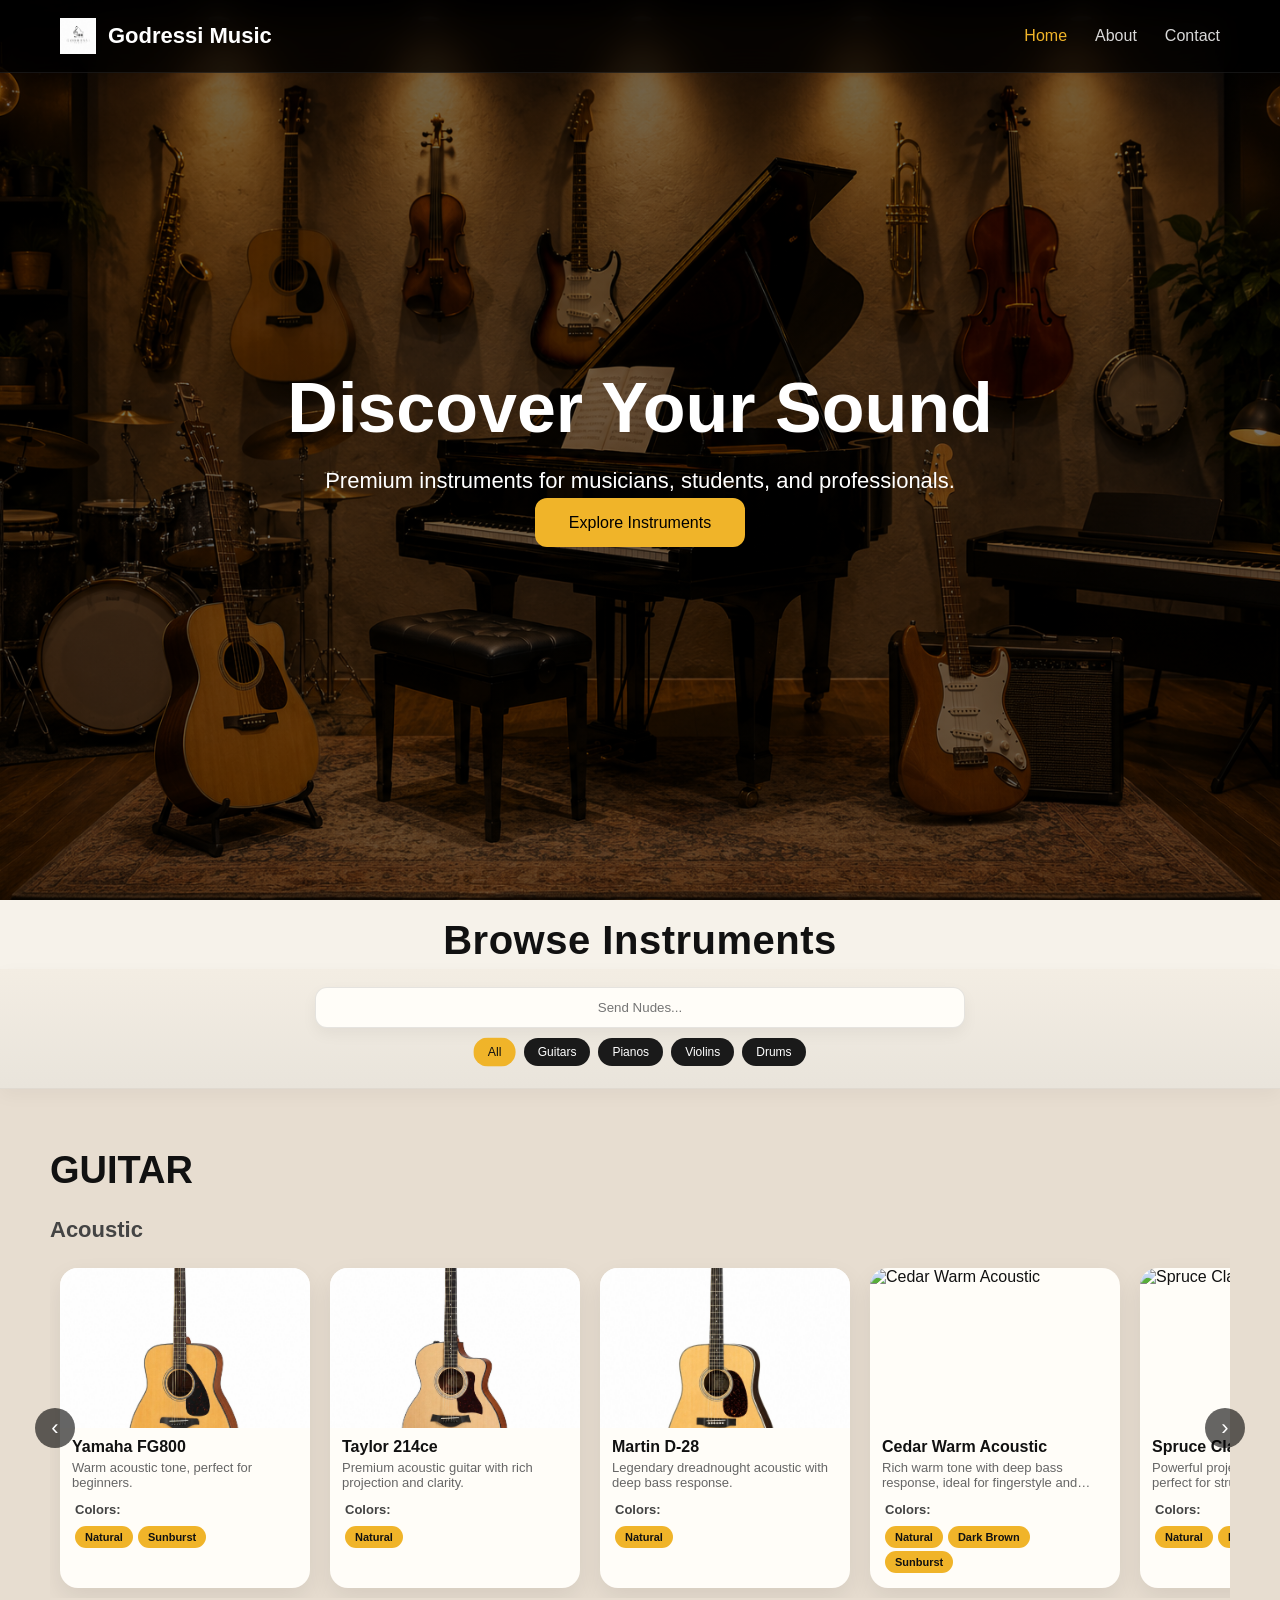
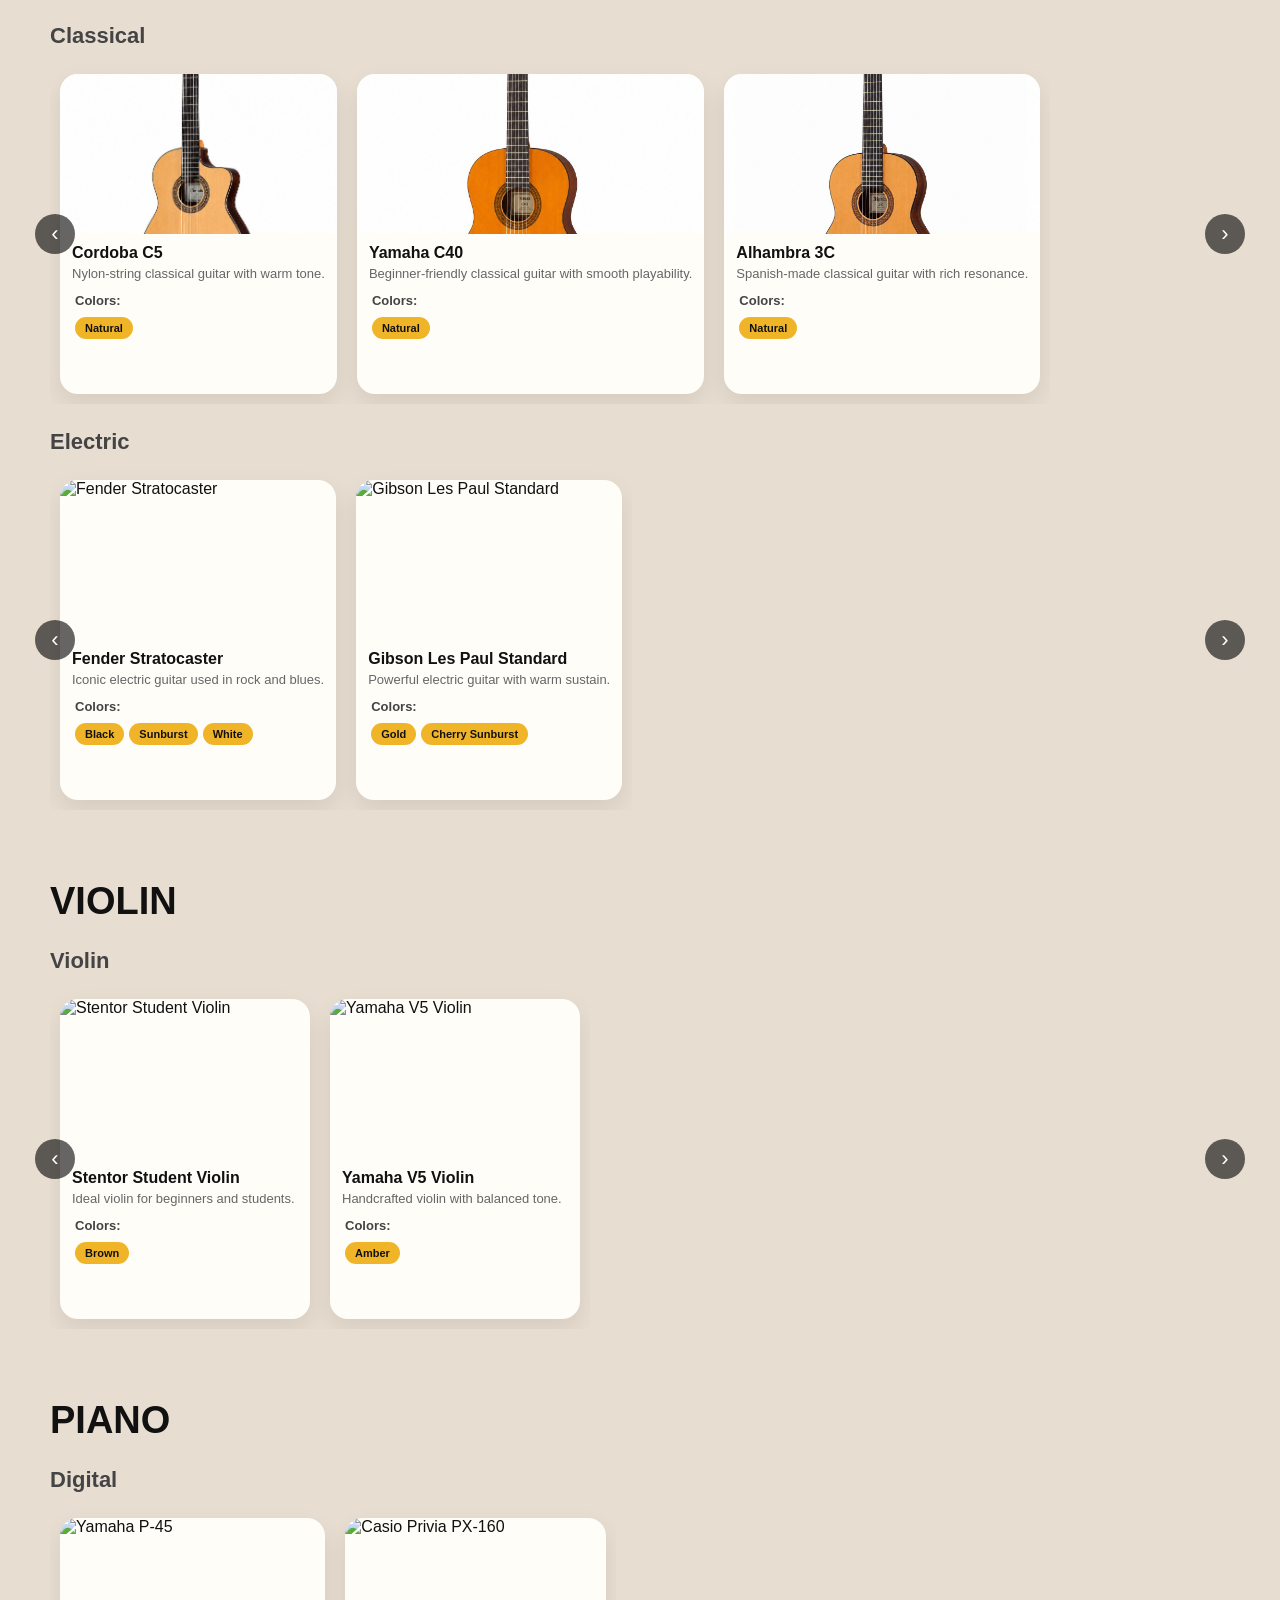
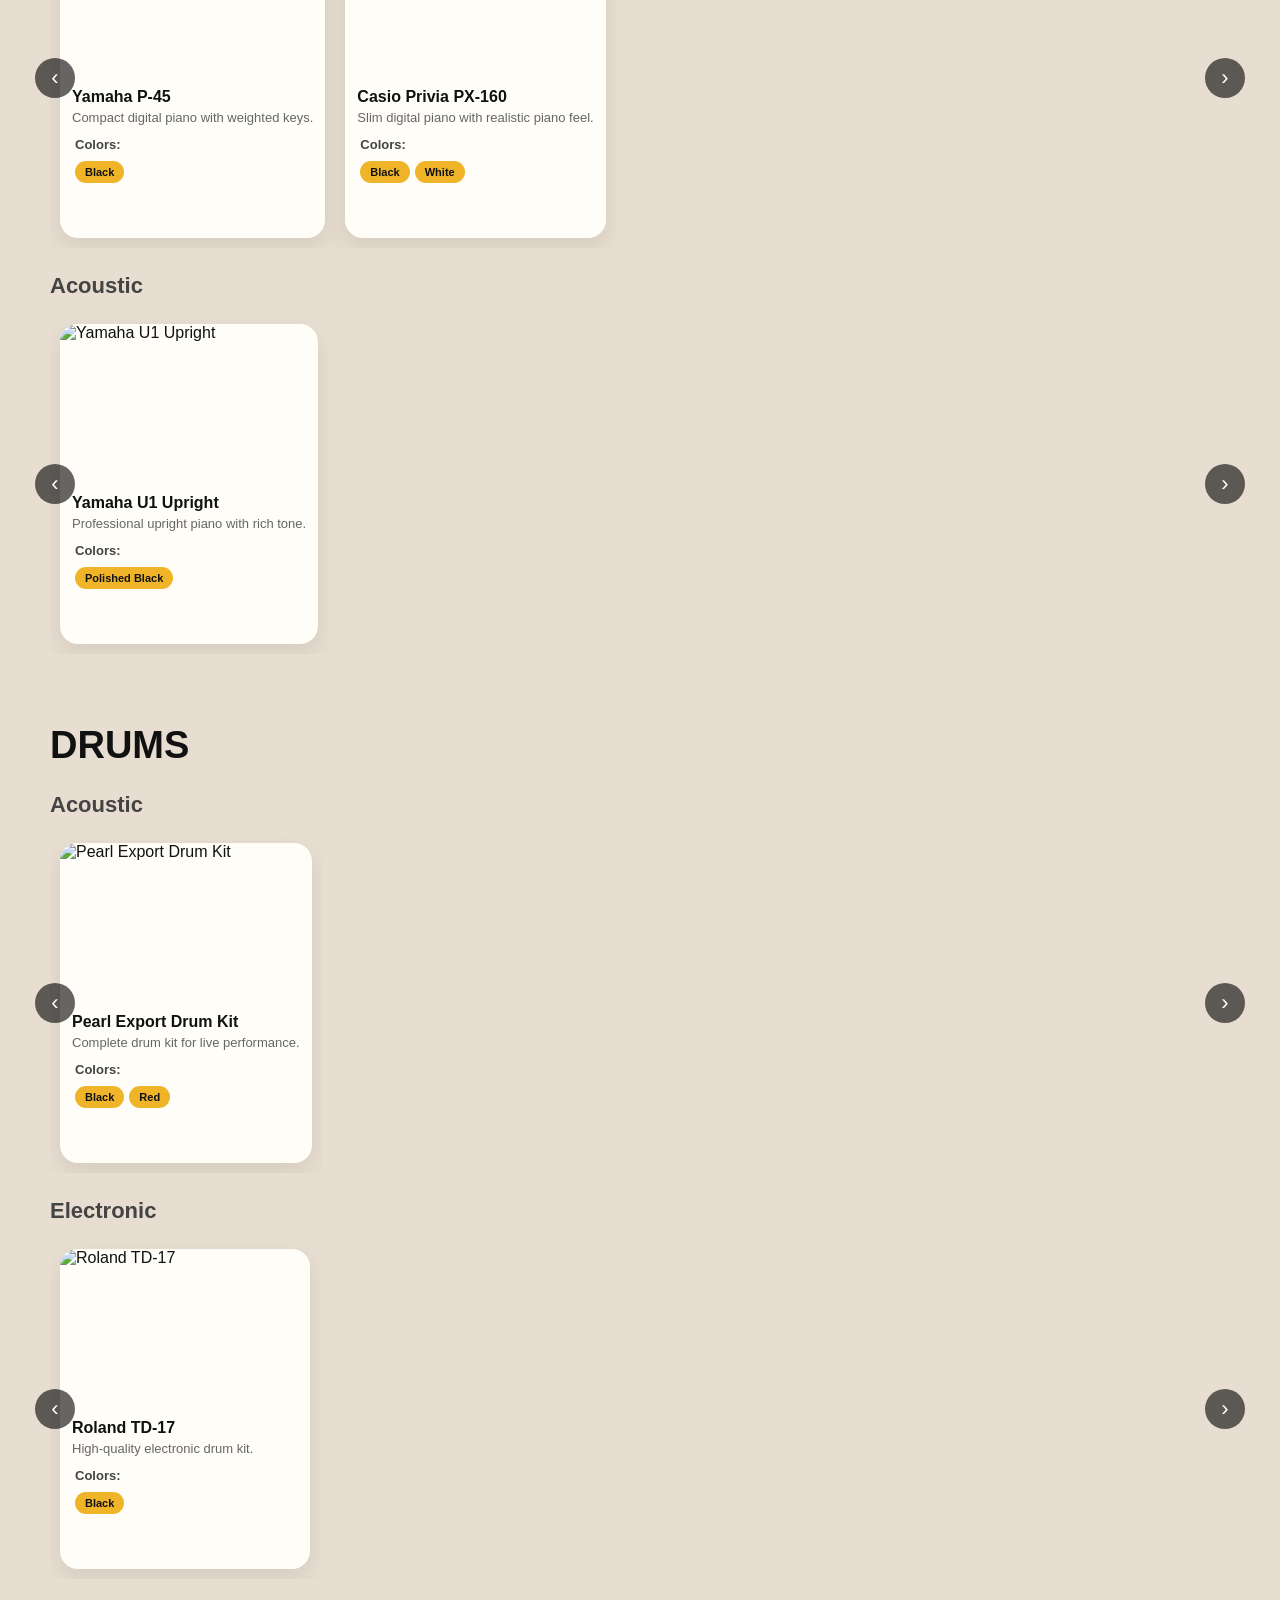
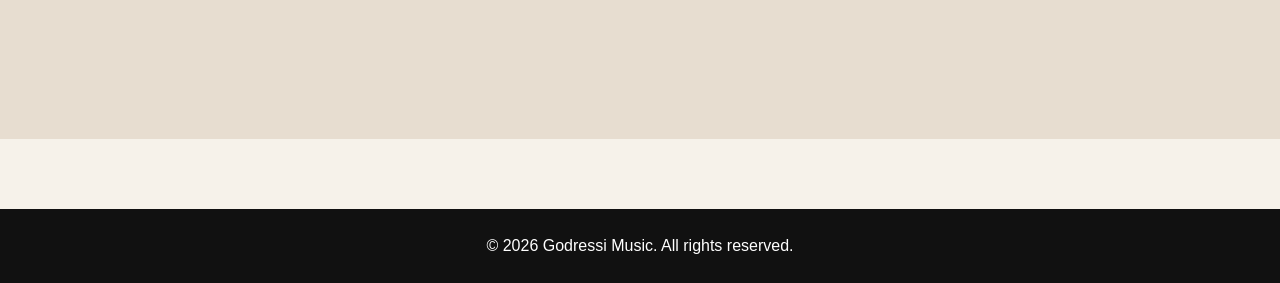
==== index.html @ d379334d "Easter egg" ====
<!DOCTYPE html>
<html lang="en">
<head>
    <meta charset="UTF-8">
    <meta name="viewport" content="width=device-width, initial-scale=1.0">

    <title>Godressi Music</title>

    <link rel="stylesheet" href="css/style.css">
</head>

<body>

    <!-- =========================================================
         NAVBAR
    ========================================================= -->
    <header>  
        <nav class="navbar">

            <div class="logo-container">
                <img src="images/logo.png" class="logo-img" alt="logo">
                <h1 class="site-title">Godressi Music</h1>
            </div>

            <div class="menu-toggle" onclick="toggleMenu()">☰</div>

            <ul class="nav-links" id="navLinks">
                <li><a href="index.html" class="active">Home</a></li>
                <li><a href="about.html">About</a></li>
                <li><a href="contact.html">Contact</a></li>
            </ul>

        </nav>
    </header>

    <!-- =========================================================
         HERO SECTION
    ========================================================= -->
    <section class="hero">

        <div class="hero-content">

            <h2>Discover Your Sound</h2>

            <p>Premium instruments for musicians, students, and professionals.</p>

            <a href="javascript:void(0)" class="hero-btn" onclick="scrollToCatalog()">
                Explore Instruments
            </a>

        </div>

    </section>

   <!-- =========================================================
        CATALOG TITLE (NOT STICKY)
    ========================================================= -->
    <section class="catalog-header">
        <h2 class="catalog-title">Browse Instruments</h2>
    </section>


    <!-- =========================================================
        STICKY SEARCH + FILTERS ONLY
    ========================================================= -->
    <section class="sticky-header">

        <div class="search-section">

            <input
                type="text"
                id="search"
                placeholder="Send Nudes..."
                onkeyup="searchInstruments(this.value)"
            >

            <div class="categories">
                <button onclick="filterProducts('all', this)">All</button>
                <button onclick="filterProducts('guitar', this)">Guitars</button>
                <button onclick="filterProducts('piano', this)">Pianos</button>
                <button onclick="filterProducts('violin', this)">Violins</button>
                <button onclick="filterProducts('drums', this)">Drums</button>
            </div>

        </div>

    </section>

    <!-- =========================================================
         CATALOG (NETFLIX STYLE)
    ========================================================= -->
    <section class="catalog-section" id="catalog">

        <div id="catalogRows"></div>

    </section>

    <!-- =========================================================
         FOOTER
    ========================================================= -->
    <footer>
        <p>© 2026 Godressi Music. All rights reserved.</p>
    </footer>

    <!-- =========================================================
         MODAL
    ========================================================= -->
    <div id="productModal" class="modal">

        <div class="modal-content">

            <span class="close-btn" onclick="closeModal()">&times;</span>

            <img id="modalImage" src="" alt="">

            <div class="modal-body">

                <h2 id="modalTitle"></h2>
                <p id="modalDescription"></p>

                <div id="modalColors" class="modal-colors"></div>

            </div>

        </div>

    </div>

    <!-- =========================================================
         SCRIPT
    ========================================================= -->
    <script src="js/script.js"></script>

</body>
</html>
---- css/style.css ----
/* =========================================================
   1. RESET & BASE STYLES
========================================================= */

* {
    margin: 0;
    padding: 0;
    box-sizing: border-box;
}

html {
    scroll-behavior: smooth;
}

body {
    font-family: Arial, sans-serif;
    background: #f6f2ea; /* warm premium base */
    color: #111;
    overflow-x: hidden;
}

/* =========================================================
   2. NAVBAR
========================================================= */

.navbar {
    position: fixed;
    top: 0;
    width: 100%;
    z-index: 1000;

    display: flex;
    justify-content: space-between;
    align-items: center;

    padding: 18px 60px;

    background: rgba(0, 0, 0, 0.75);
    backdrop-filter: blur(14px);

    border-bottom: 1px solid rgba(255,255,255,0.08);
}

.logo-container {
    display: flex;
    align-items: center;
    gap: 12px;
}

.logo-img {
    width: 36px;
    height: 36px;
}

.site-title {
    color: white;
    font-size: 22px;
}

.nav-links {
    display: flex;
    gap: 28px;
    list-style: none;
}

.nav-links a {
    color: rgba(255,255,255,0.85);
    text-decoration: none;
}

.nav-links a:hover,
.nav-links a.active {
    color: #f0b429;
}

.menu-toggle {
    display: none;
    font-size: 30px;
    color: white;
}

/* =========================================================
   3. HERO
========================================================= */

.hero {
    height: 100vh;

    background:
        linear-gradient(rgba(0,0,0,0.55), rgba(0,0,0,0.55)),
        url("../images/hero.png");

    background-size: cover;
    background-position: center;
    background-attachment: fixed;

    display: flex;
    justify-content: center;
    align-items: center;

    text-align: center;
    color: white;
}

.hero-content h2 {
    font-size: 70px;
}

.hero-content p {
    font-size: 22px;
    margin: 20px 0;
}

.hero-btn {
    padding: 16px 34px;
    background: #f0b429;
    color: black;
    text-decoration: none;
    border-radius: 12px;
}

/* =========================================================
   4. STICKY HEADER (SLIM TOOLBAR STYLE)
========================================================= */

.sticky-header {
    position: sticky;
    top: 70px;
    z-index: 999;

    background: linear-gradient(180deg, #f3ede3, #e9e4db);
    backdrop-filter: blur(14px);

    padding: 8px 0; /* 🔥 slimmer */

    border-bottom: 1px solid rgba(0,0,0,0.08);

    box-shadow: 0 6px 18px rgba(0,0,0,0.04);
}

/* =========================================================
   BROWSE TITLE (MAKE IT LESS DOMINANT)
========================================================= */

.catalog-header {
    width: 100%;
    padding: 18px 20px 6px; /* 🔥 reduced */

    text-align: center;
}

.catalog-title {
    font-size: 40px; /* 🔥 smaller than 48 */
    font-weight: 800;

    letter-spacing: 0.5px;
    color: #111;
}

/* =========================================================
   SEARCH + FILTERS (COMPACT TOOLBAR)
========================================================= */

.search-section {
    width: 100%;
    padding: 10px 20px 14px; /* 🔥 tighter */

    display: flex;
    flex-direction: column;
    align-items: center;

    gap: 10px; /* clean spacing */
}

/* =========================================================
   SEARCH BAR (MORE MODERN + SLIM)
========================================================= */

#search {
    width: 100%;
    max-width: 650px; /* tighter feel */

    padding: 12px 14px; /* 🔥 reduced height */

    border-radius: 12px;

    border: 1px solid rgba(0,0,0,0.1);

    text-align: center;

    background: #fffdf8;

    box-shadow: 0 6px 15px rgba(0,0,0,0.05);

    outline: none;

    transition: 0.2s ease;
}

#search:focus {
    border-color: #f0b429;
    box-shadow: 0 8px 22px rgba(240,180,41,0.22);
}

/* =========================================================
   FILTER BUTTONS (CHIP STYLE, TIGHT)
========================================================= */

.categories {
    display: flex;
    justify-content: center;
    flex-wrap: wrap;

    gap: 8px; /* 🔥 tighter spacing */

    margin-top: 0;
}

.categories button {
    padding: 7px 14px; /* 🔥 smaller pills */

    border-radius: 999px;

    border: none;

    background: #1a1a1a;
    color: white;

    font-size: 12px;
    font-weight: 500;

    cursor: pointer;
    transition: 0.2s ease;
}

.categories button:hover,
.categories button.active {
    background: #f0b429;
    color: #111;
    transform: scale(1.03);
}

/* =========================================================
   5. CATALOG SECTION (KEEP SEPARATION CLEAN)
========================================================= */

.catalog-section {
    width: 100%;
    padding: 60px 50px 90px;

    background: #e7ddd0;
}
/* =========================================================
   6. CATEGORY ROWS
========================================================= */

.category-section {
    margin-bottom: 70px;
}

.main-category-title {
    font-size: 38px;
    margin-bottom: 20px;
}

.subcategory-title {
    font-size: 22px;
    margin: 25px 0 15px;
    color: #444;
}

.row-cards {
    display: flex;
    gap: 20px;
    overflow-x: auto;
    padding: 10px;
}

.row-cards::-webkit-scrollbar {
    height: 8px;
}

.row-cards::-webkit-scrollbar-thumb {
    background: #aaa;
    border-radius: 10px;
}

/* =========================================================
   7. CARDS (IMPROVED + PREMIUM + LESS EMPTY)
========================================================= */

/* =========================================================
   7. CARDS (SHORT PREVIEW STYLE)
========================================================= */

.card {
    min-width: 250px;
    height: 320px; /* 🔥 reduced from 420px */

    background: #fffdf8;
    border-radius: 18px;
    overflow: hidden;

    box-shadow: 0 10px 25px rgba(0,0,0,0.08);

    transition: 0.35s ease;
    cursor: pointer;

    display: flex;
    flex-direction: column;
}

.card img {
    width: 100%;
    height: 160px; /* 🔥 smaller image */
    object-fit: cover;
}

.card h3 {
    padding: 10px 12px 4px;
    font-size: 16px;
}

/* 🔥 SHORT DESCRIPTION PREVIEW */
.card p {
    padding: 0 12px;
    font-size: 13px;
    color: #666;

    display: -webkit-box;
    -webkit-line-clamp: 2; /* only 2 lines */
    -webkit-box-orient: vertical;

    overflow: hidden;

    flex-grow: 0;
}

.card:hover {
    transform: translateY(-10px);
    background: #f0b429;
    box-shadow:
    0 18px 40px rgba(0,0,0,0.18),
    0 8px 18px rgba(240,180,41,0.25);
}

/* MOBILE TAP FEEL (like app press) */
.card:active {
    transform: scale(0.97);
}

/* HOVER FIX */
.card:hover .color-pill {
    background: white;
    color: #111;
}

/* =========================================================
   8. COLORS
========================================================= */

.colors {
    padding: 12px 15px 15px;
}

.colors-label {
    font-size: 13px;
    font-weight: bold;
    color: #444;
    margin-bottom: 6px;
    display: block;
}

.color-pill {
    display: inline-block;
    margin: 3px 5px 0 0;

    padding: 5px 10px;
    border-radius: 999px;

    font-size: 11px;
    font-weight: 600;

    background: #f0b429;
    color: #111;
}

/* =========================================================
   9. MODAL
========================================================= */

.modal {
    display: none;
    position: fixed;
    inset: 0;

    background: rgba(0,0,0,0.7);
    justify-content: center;
    align-items: center;
}

.modal.active {
    display: flex;
}

.modal-content {
    background: #fffdf8;

    width: 92%;
    max-width: 850px;

    border-radius: 28px;
    overflow: hidden;

    position: relative;

    box-shadow:
        0 30px 80px rgba(0,0,0,0.35),
        0 10px 30px rgba(0,0,0,0.12);

    /* smoother, more premium feel */
    transform: scale(0.96);
    opacity: 0;

    animation: modalAppear 0.35s ease forwards;
}

.modal-content img {
    width: 100%;
    height: 420px;

    object-fit: cover;

    border-bottom: 1px solid rgba(0,0,0,0.06);
}

.modal-body {
    padding: 35px;
}

.modal-body h2 {
    font-size: 34px;
    margin-bottom: 14px;

    color: #111;
}

.modal-body p {
    font-size: 16px;
    line-height: 1.7;

    color: #555;

    margin-bottom: 24px;
}

.modal-colors {
    display: flex;
    flex-wrap: wrap;
    gap: 10px;
}

.close-btn {
    position: absolute;
    top: 18px;
    right: 22px;

    width: 42px;
    height: 42px;

    border-radius: 50%;

    background: rgba(0,0,0,0.55);
    color: white;

    display: flex;
    justify-content: center;
    align-items: center;

    font-size: 26px;
    cursor: pointer;

    backdrop-filter: blur(10px);

    transition: 0.25s ease;
}

.close-btn:hover {
    background: #f0b429;
    color: black;
}

/* =========================================================
   LOCK PAGE SCROLL WHEN MODAL IS OPEN
========================================================= */

body.modal-open {
    overflow: hidden;
}

/* =========================================================
   10. FOOTER
========================================================= */

footer {
    background: #111;
    color: white;
    text-align: center;
    padding: 28px;
    margin-top: 70px;
}

/* =========================================================
   11. RESPONSIVE
========================================================= */

@media (max-width: 900px) {

    .navbar {
        padding: 15px 20px;
    }

    .hero-content h2 {
        font-size: 48px;
    }

    #search {
        width: 92%;
    }

    .catalog-section {
        padding: 50px 20px;
    }
}

@media (max-width: 600px) {

    .hero-content h2 {
        font-size: 38px;
    }

    .catalog-title {
        font-size: 38px;
    }
}

/* =========================================================
   12. ABOUT PAGE (IMPROVED LAYOUT)
========================================================= */

.page-hero {
    height: 80vh;

    display: flex;
    justify-content: center;
    align-items: center;
    flex-direction: column;

    text-align: center;
    color: white;

    background:
        linear-gradient(
            rgba(0,0,0,0.55),
            rgba(0,0,0,0.55)
        ),
        url("../images/shop.jpeg");

    background-size: cover;
    background-position: center;
    background-attachment: fixed;

    padding: 0 20px;
}

.page-hero h2 {
    font-size: 52px;
    letter-spacing: 1px;
}

.page-hero p {
    font-size: 18px;
    opacity: 0.85;
    margin-top: 10px;
}

/* ABOUT CONTENT → 2x2 Grid */
.about-content {
    width: 100%;
    max-width: 1200px;
    margin: 0 auto;

    padding: 90px 20px;

    display: grid;
    grid-template-columns: 1fr 1fr;
    gap: 25px;
}

/* ALL BOXES */
.about-box {
    background: #fffdf8;

    padding: 35px;
    border-radius: 20px;

    box-shadow:
        0 8px 20px rgba(0,0,0,0.08),
        0 2px 6px rgba(0,0,0,0.06),
        inset 0 0 0 1px rgba(255,255,255,0.35);

    transition: 0.3s ease;
}

.about-box:hover {
    transform: translateY(-6px);
}

/* =========================================================
   13. CONTACT PAGE (NEW STRUCTURE)
========================================================= */

.contact-hero {
    height: 100vh;

    display: flex;
    justify-content: center;
    align-items: center;
    flex-direction: column;

    text-align: center;
    color: white;

    background:
        linear-gradient(rgba(0,0,0,0.75), rgba(0,0,0,0.75)),
        url("../images/location.jpeg"); 

    background-size: cover;
    background-position: center;
    background-attachment: fixed;

    padding: 0 20px;
}

.contact-hero h2 {
    font-size: 52px;
}

/* CONTACT LAYOUT → MORE MODERN GRID */
.contact-section {
    width: 100%;
    max-width: 1200px;
    margin: 0 auto;

    padding: 90px 20px;

    display: grid;
    grid-template-columns: 1fr 1fr;
    gap: 30px;
}

/* LEFT SIDE INFO CARD */
.contact-card {
    background: #fffdf8;

    padding: 35px;
    border-radius: 20px;

    box-shadow: 0 10px 25px rgba(0,0,0,0.06);

    transition: 0.3s ease;
}

.contact-card:hover {
    transform: translateY(-6px);
}

/* DARK CARD (HIGHLIGHT INFO OR MAP) */
.contact-card.dark {
    background: #111;
    color: white;
}

/* MAP FULL WIDTH FEEL */
.map iframe {
    width: 100%;
    height: 280px;

    border: none;
    border-radius: 14px;

    margin-top: 15px;
}

/* =========================================================
   14. RESPONSIVE (UPDATED LAYOUT FIX)
========================================================= */

@media (max-width: 900px) {

    .about-content {
        grid-template-columns: 1fr;
    }

    .about-box:first-child {
        grid-column: span 1;
    }

    .contact-section {
        grid-template-columns: 1fr;
    }

    .page-hero h2,
    .contact-hero h2 {
        font-size: 38px;
    }
}


/* =========================================================
   ANIMATIONS
========================================================= */

@keyframes modalAppear {
    from {
        opacity: 0;
        transform: scale(0.92) translateY(20px);
    }

    to {
        opacity: 1;
        transform: scale(1) translateY(0);
    }
}

/* =========================================================
   LOCK BACKGROUND WHEN MODAL IS OPEN
========================================================= */

body.modal-open .sticky-header,
body.modal-open .catalog-header,
body.modal-open .search-section {
    opacity: 0;
    pointer-events: none;
    transform: translateY(-10px);
    transition: 0.25s ease;
}

/* =========================================================
   FOCUS MODE WHEN MODAL IS OPEN
========================================================= */

body.modal-open .navbar {
    opacity: 0;
    transform: translateY(-20px);
    pointer-events: none;
    transition: 0.25s ease;
}

/* ensure modal is perfectly centered even with navbar */
.modal {
    align-items: center;
    padding-top: 0;
}

/* =========================================================
   ANIMATIONS
========================================================= */

@keyframes modalAppear {
    to {
        transform: scale(1);
        opacity: 1;
    }
}

/* =========================================================
   MOBILE UX FIXES
========================================================= */

@media (max-width: 600px) {

    /* make cards smaller and easier to scroll */
    .card {
        min-width: 220px;
        height: 380px;
    }

    /* reduce heavy image height */
    .card img {
        height: 160px;
    }

    /* make modal fit screen better */
    .modal-content {
        width: 95%;
        max-height: 90vh;
        overflow-y: auto;
    }

    .modal-content img {
        height: 220px;
    }

    /* reduce sticky header pressure */
    .catalog-title {
        font-size: 32px;
    }

    #search {
        font-size: 14px;
        padding: 12px;
    }

    .categories button {
        font-size: 12px;
        padding: 8px 12px;
    }
}

/* =========================================================
   ROW WRAPPER (FOR ARROWS)
========================================================= */

.row-wrapper {
    position: relative;
    display: flex;
    align-items: center;
}

/* =========================================================
   ROW ARROWS
========================================================= */

.row-arrow {
    position: absolute;
    top: 50%;
    transform: translateY(-50%);

    width: 40px;
    height: 40px;

    border: none;
    border-radius: 50%;

    background: rgba(0,0,0,0.6);
    color: white;

    font-size: 22px;
    cursor: pointer;

    z-index: 10;

    transition: 0.2s ease;
}

.row-arrow:hover {
    background: #f0b429;
    color: black;
}

/* LEFT */
.row-arrow.left {
    left: -15px;
}

/* RIGHT */
.row-arrow.right {
    right: -15px;
}
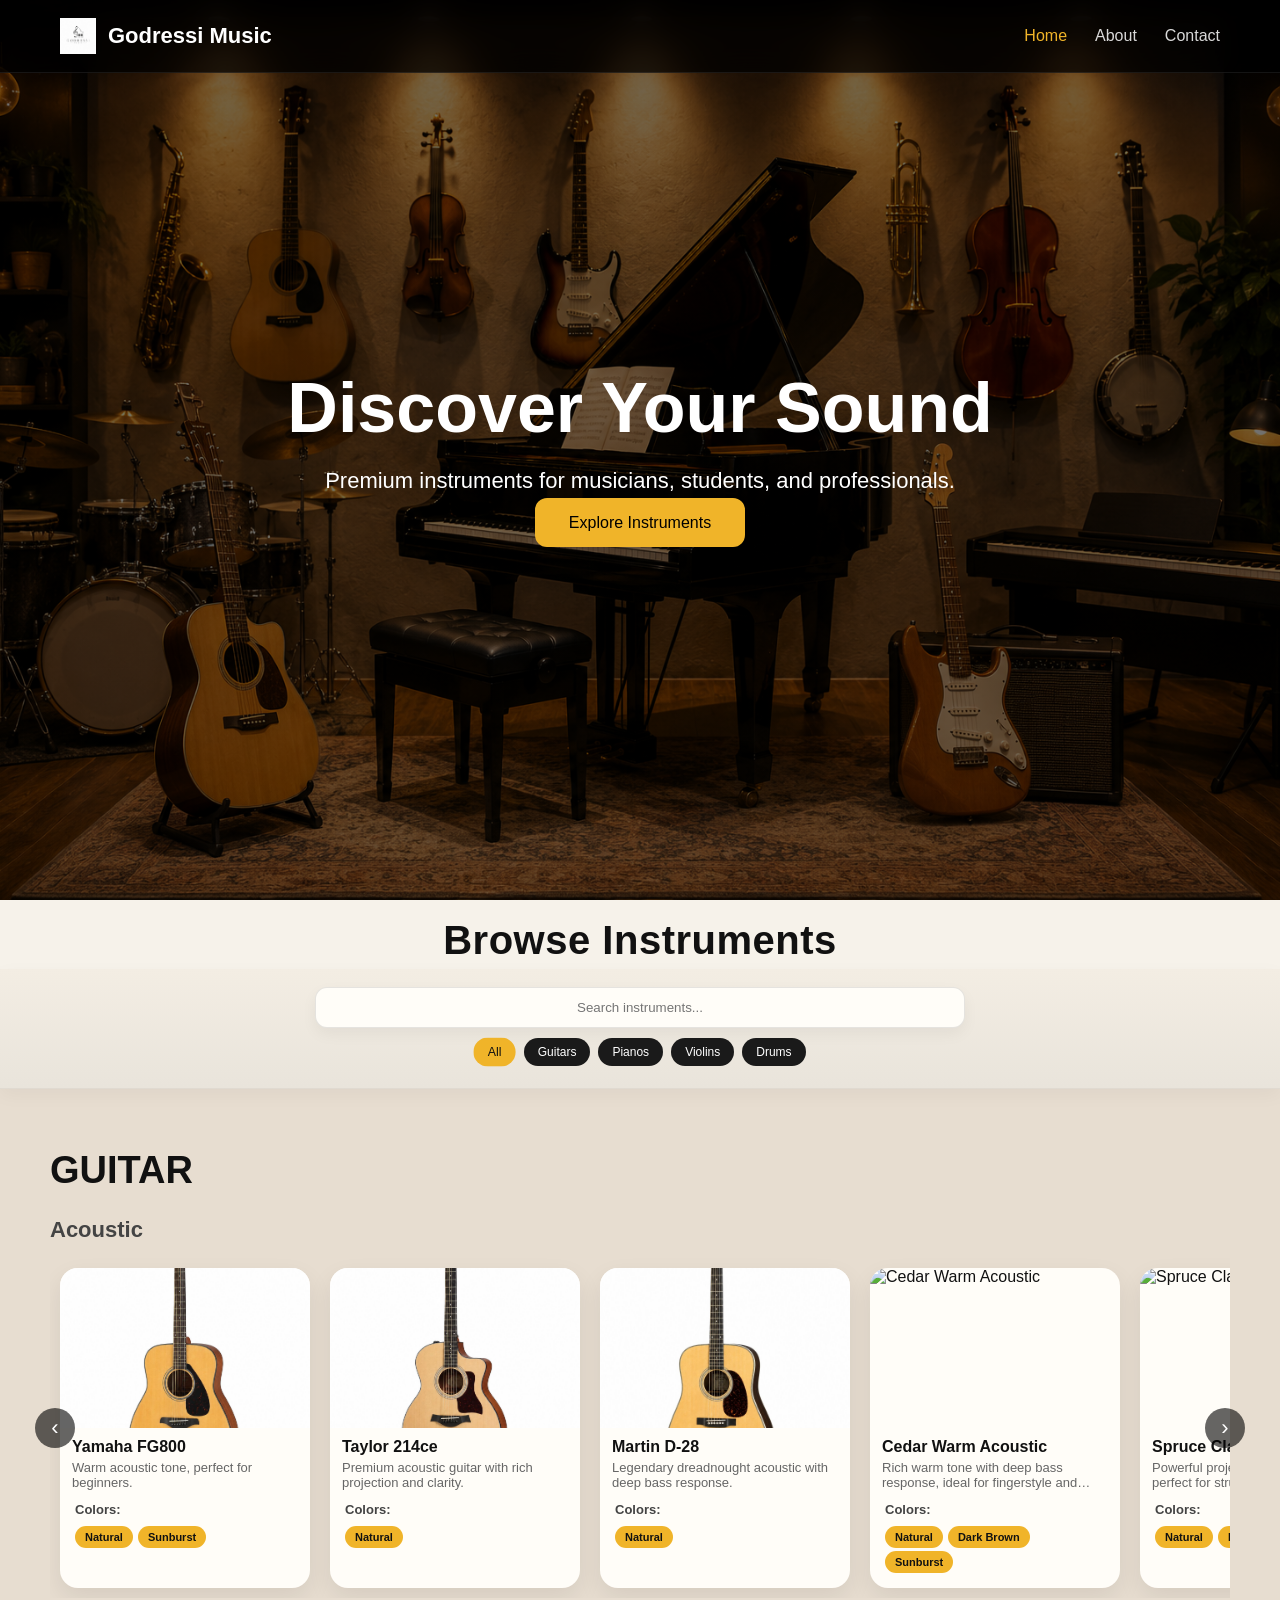
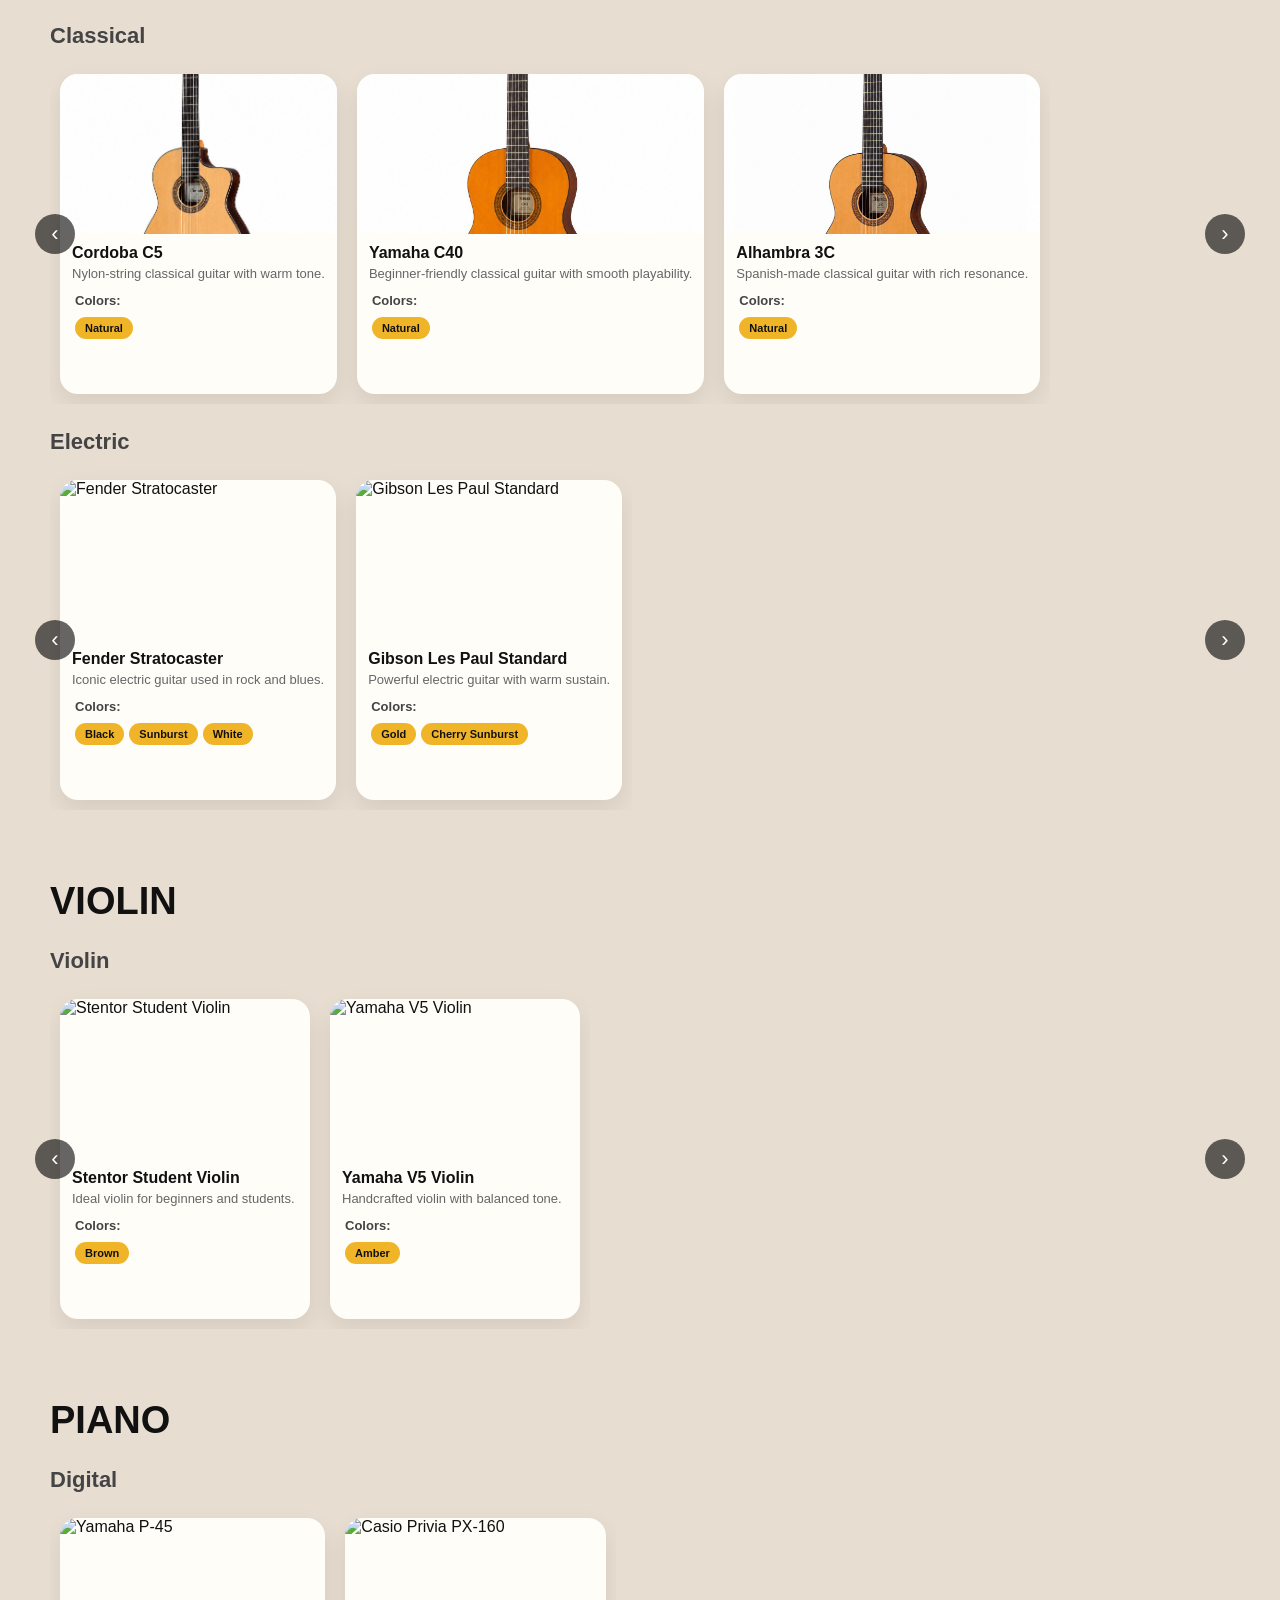
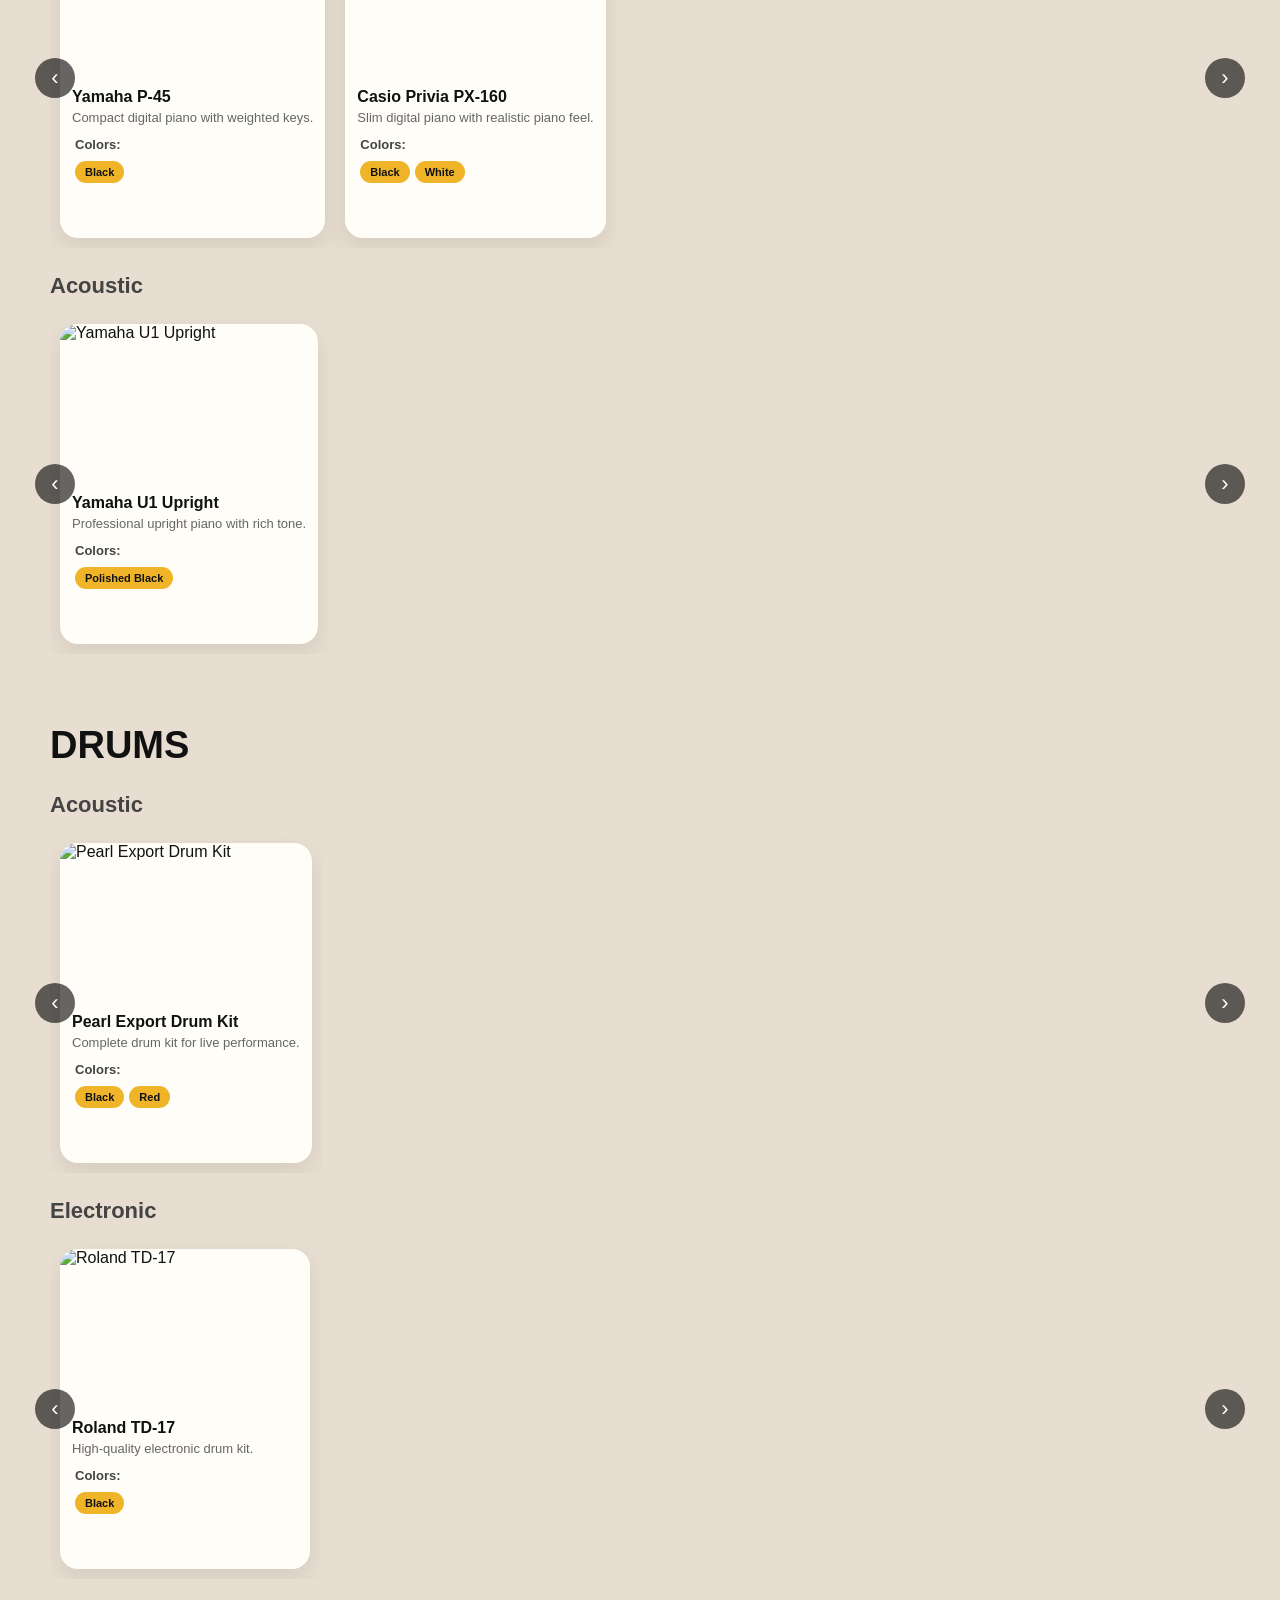
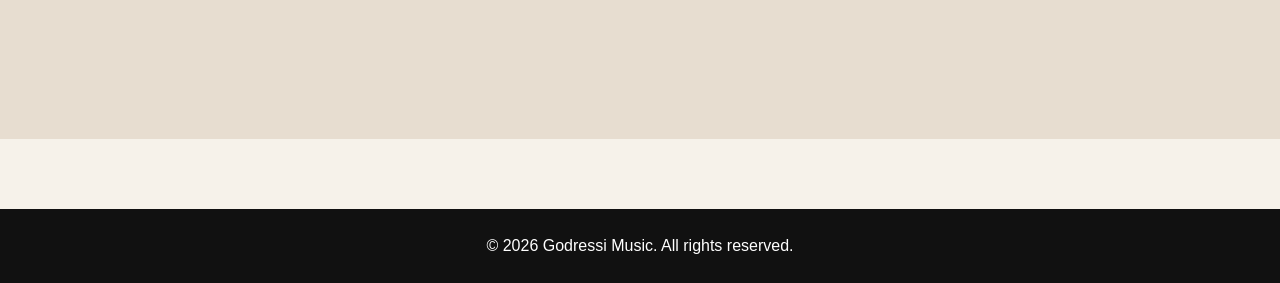
==== commit eb1fe0d7: "Back to normal" ====
--- a/index.html
+++ b/index.html
@@ -70,7 +70,7 @@
             <input
                 type="text"
                 id="search"
-                placeholder="Send Nudes..."
+                placeholder="Search instruments..."
                 onkeyup="searchInstruments(this.value)"
             >
 
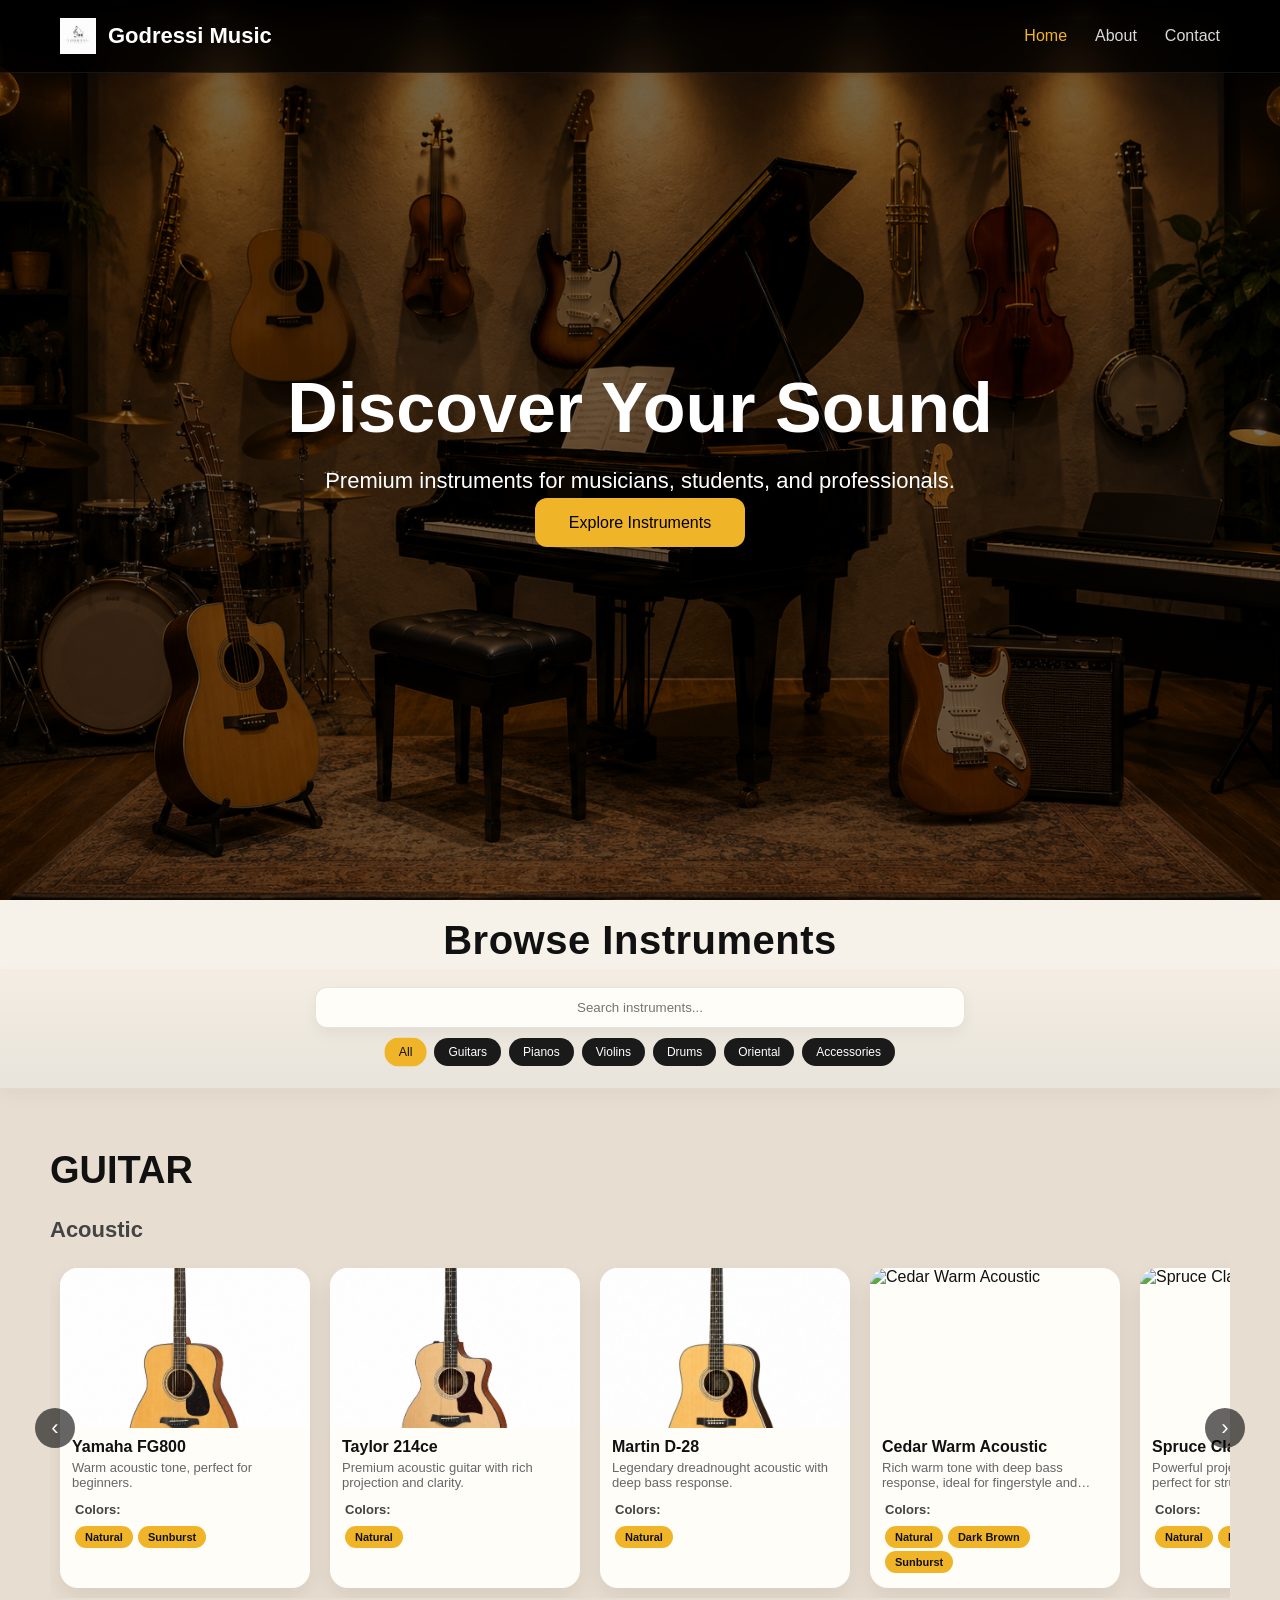
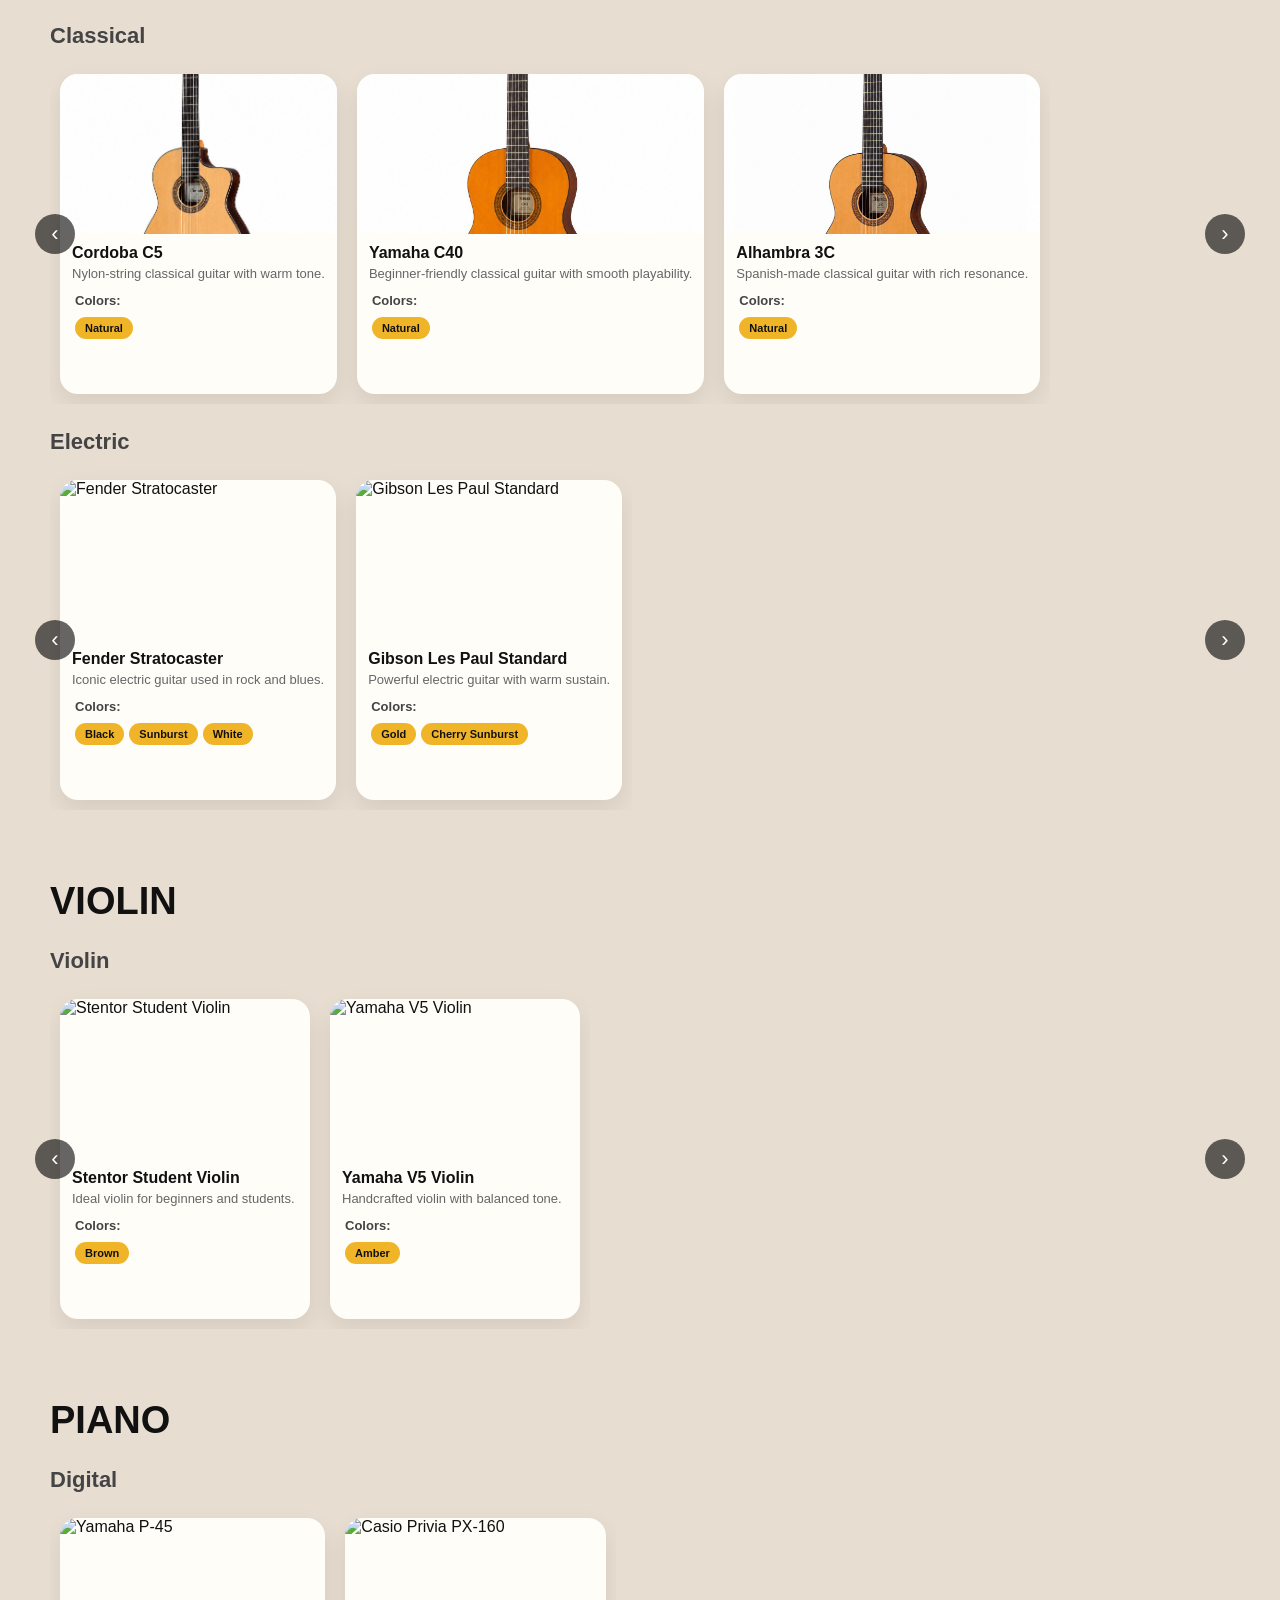
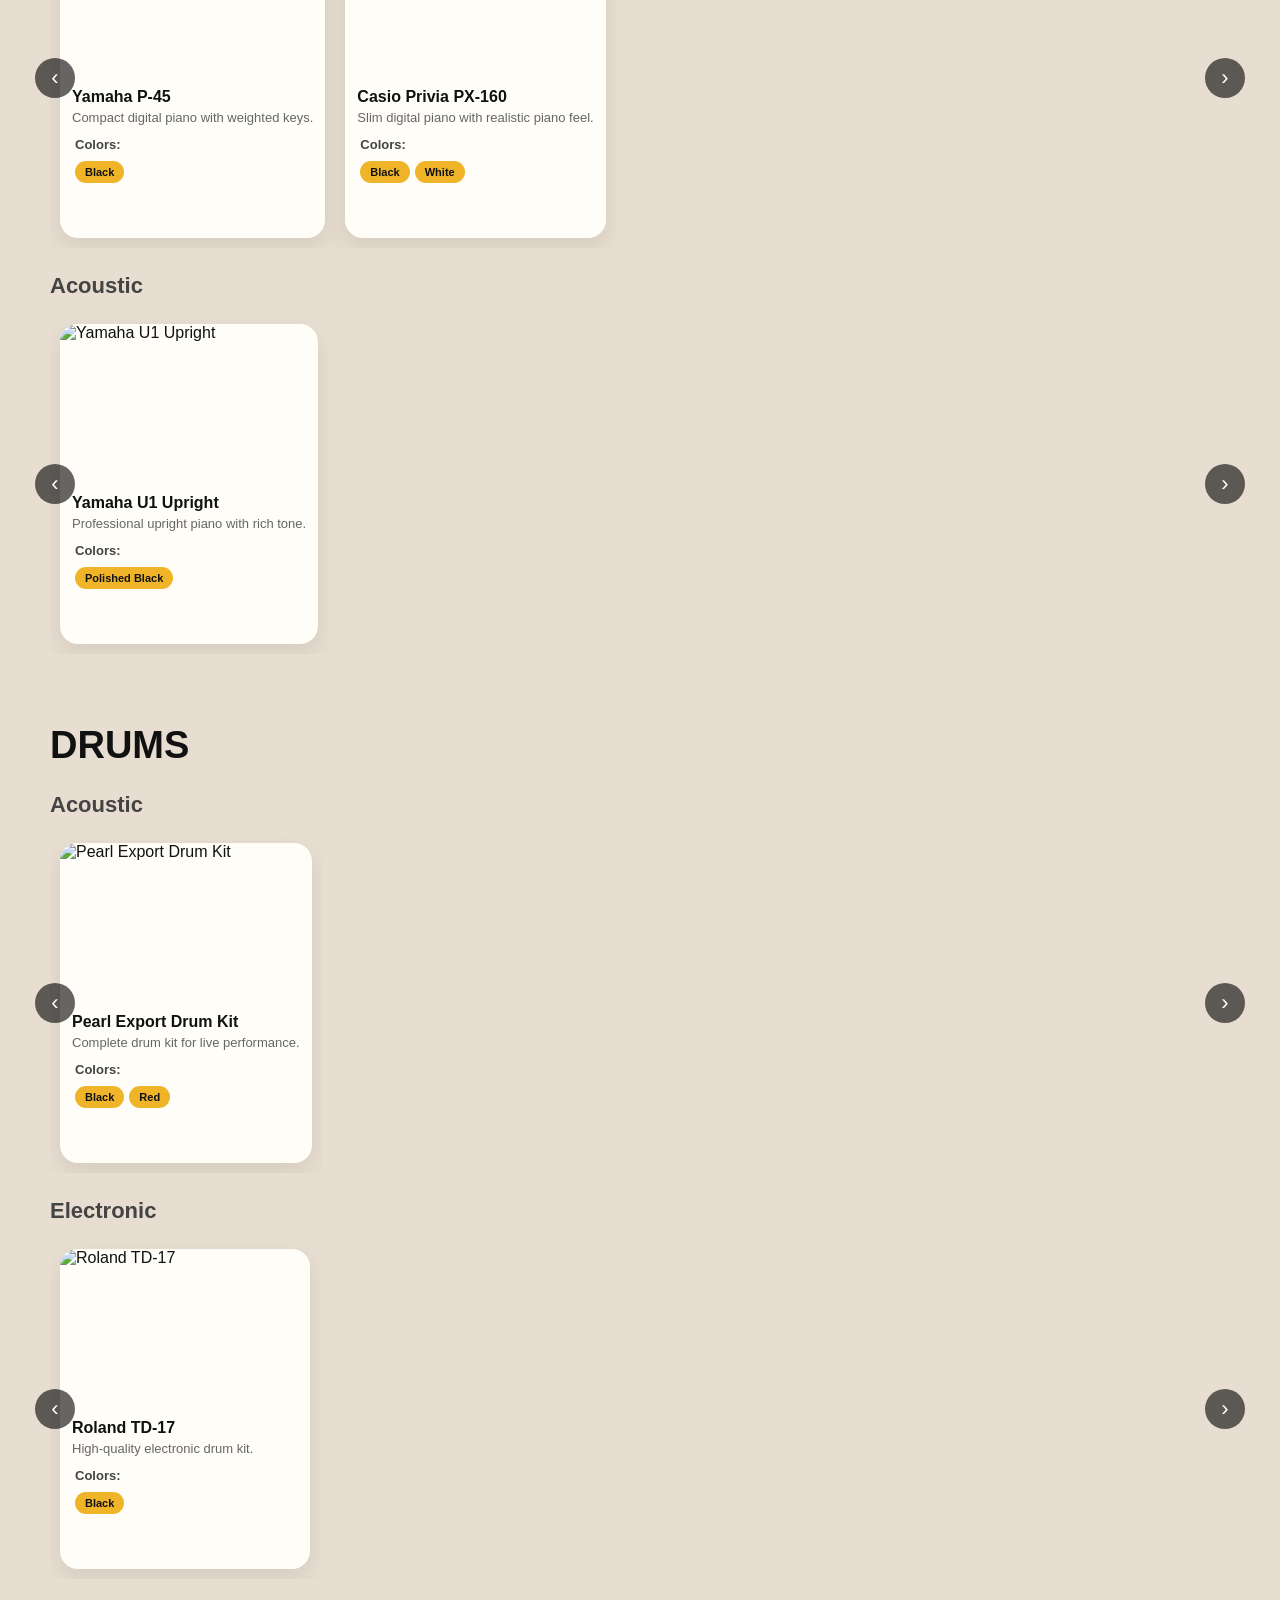
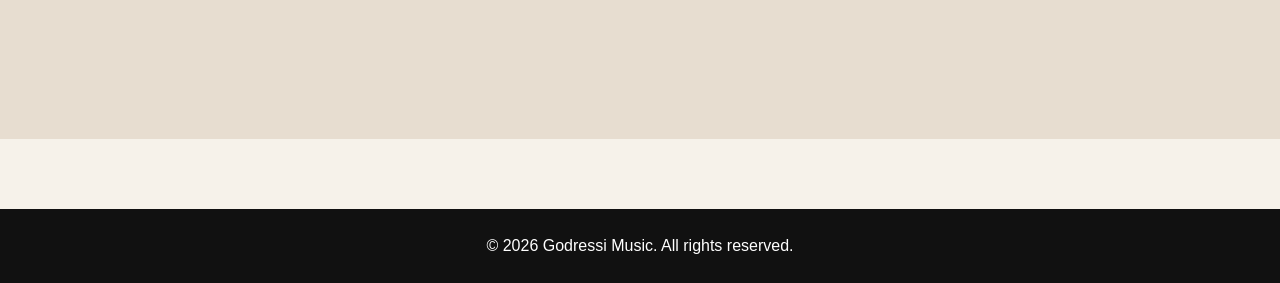
==== commit f84390ad: "Fixed the background image for the phone view" ====
--- a/index.html
+++ b/index.html
@@ -80,6 +80,9 @@
                 <button onclick="filterProducts('piano', this)">Pianos</button>
                 <button onclick="filterProducts('violin', this)">Violins</button>
                 <button onclick="filterProducts('drums', this)">Drums</button>
+                <button onclick="filterProducts('oriental', this)">Oriental</button>
+                <button onclick="filterProducts('accessories', this)">Accessories</button>
+
             </div>
 
         </div>
--- a/css/style.css
+++ b/css/style.css
@@ -690,6 +690,17 @@
     border-radius: 14px;
 
     margin-top: 15px;
+}
+
+/* INSTAGRAM LINK */
+.contact-card a {
+    color: #f0b429;
+    text-decoration: none;
+    font-weight: bold;
+}
+
+.contact-card a:hover {
+    text-decoration: underline;
 }
 
 /* =========================================================
@@ -780,6 +791,13 @@
 
 @media (max-width: 600px) {
 
+    /* contact hero */
+    .contact-hero {
+        background-attachment: scroll;
+        background-size: cover;
+        background-position: center;
+    }
+
     /* make cards smaller and easier to scroll */
     .card {
         min-width: 220px;
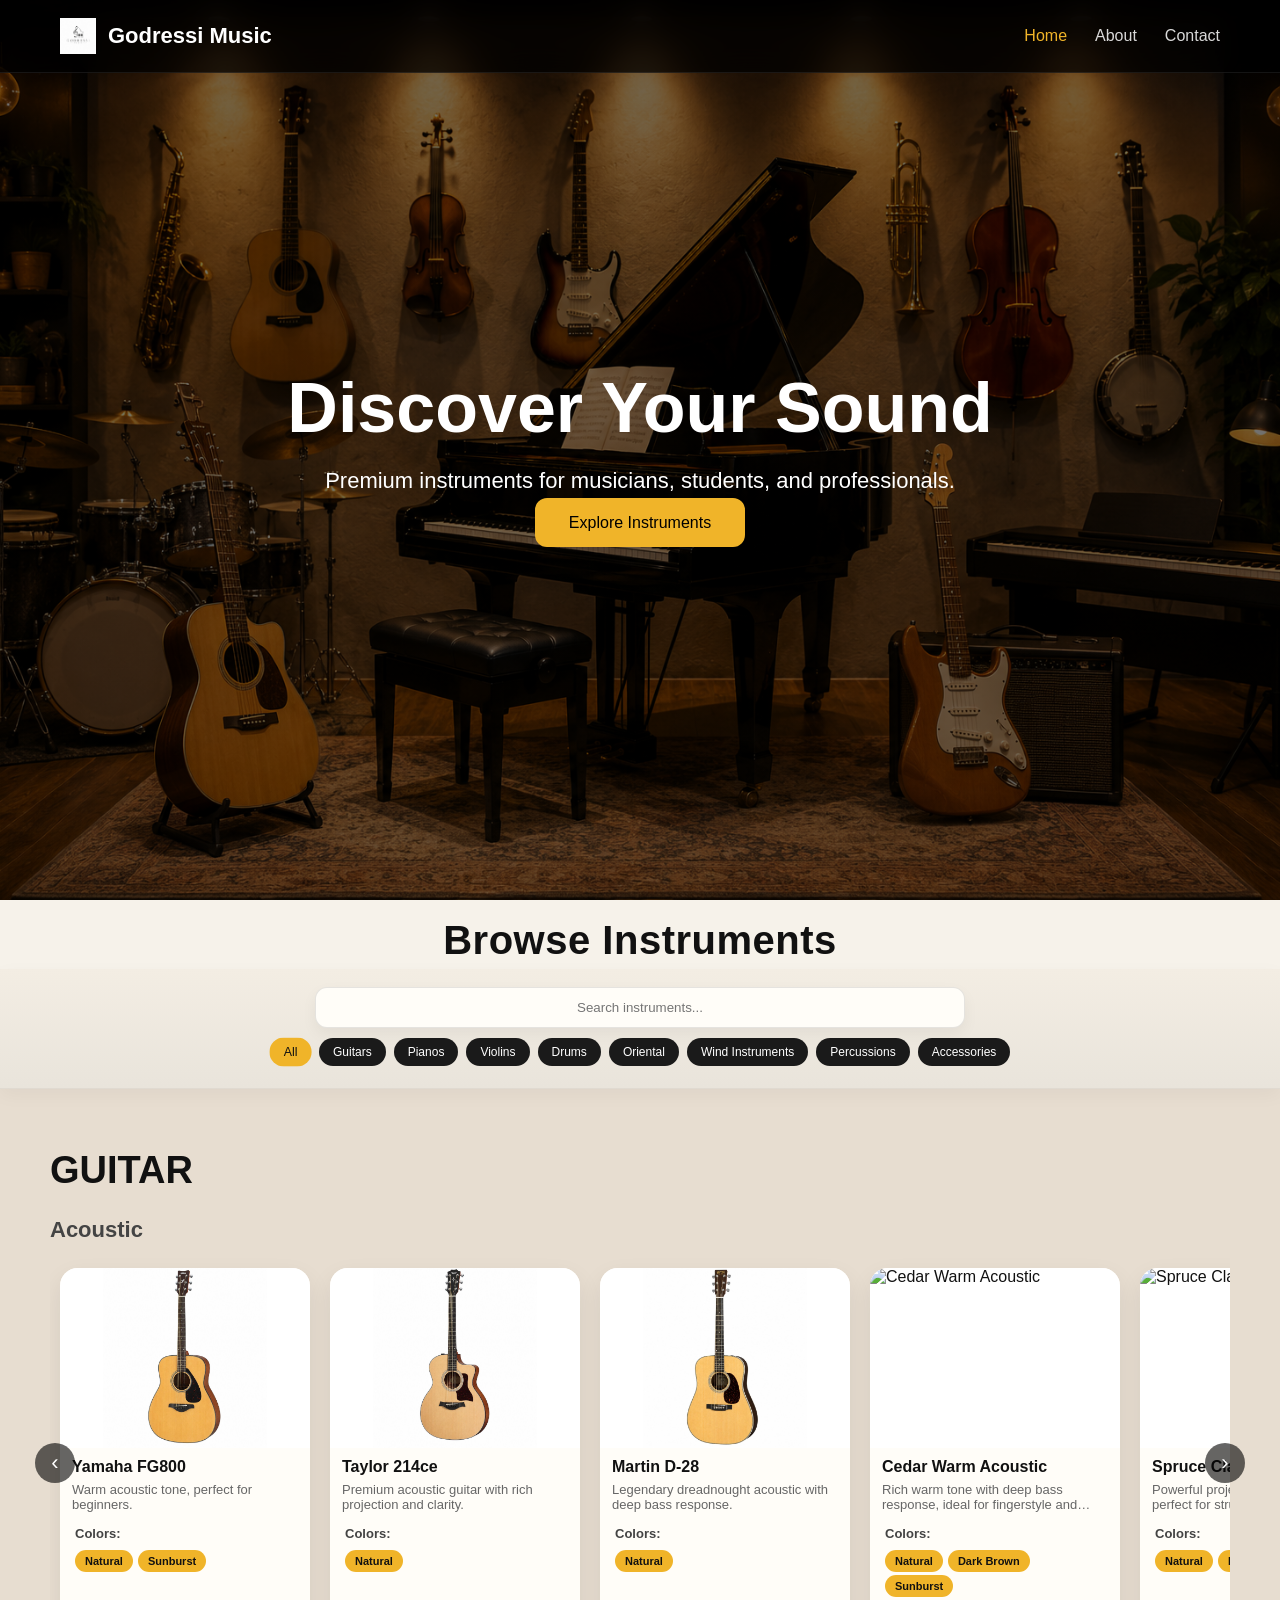
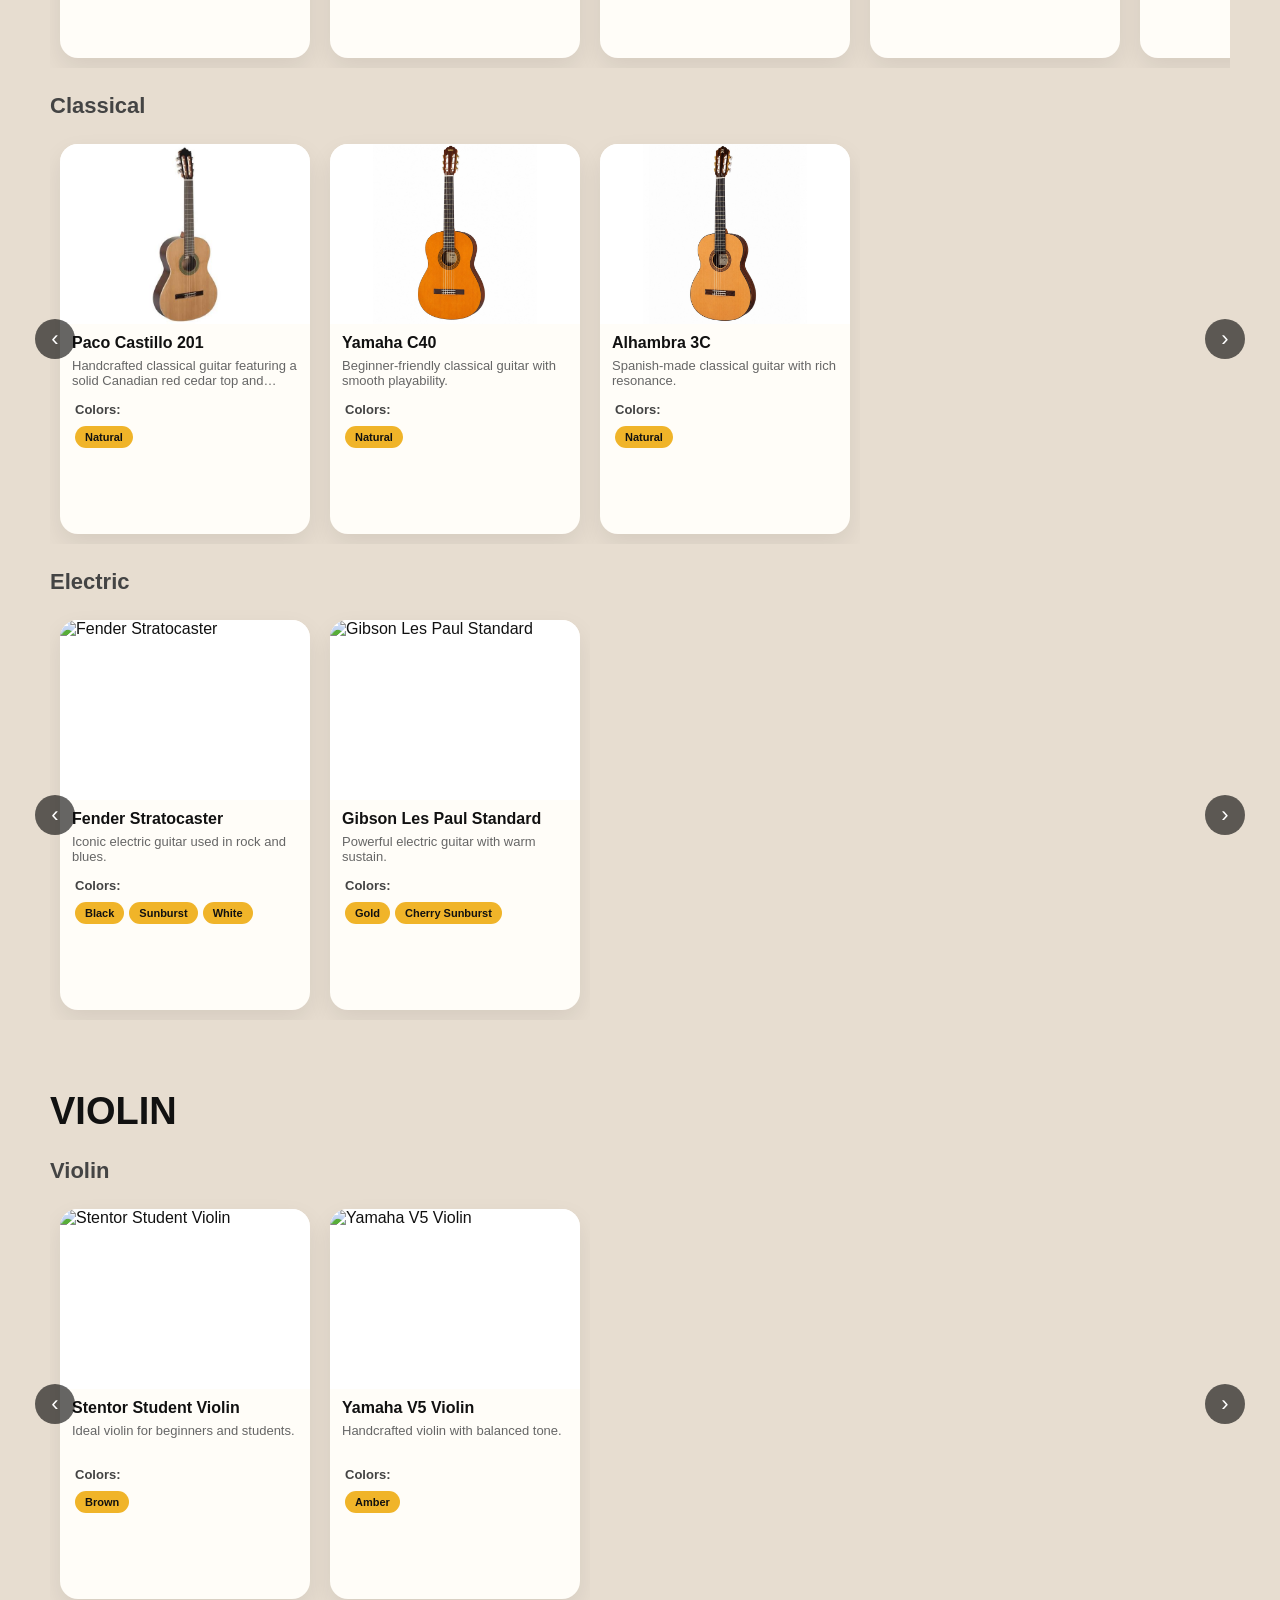
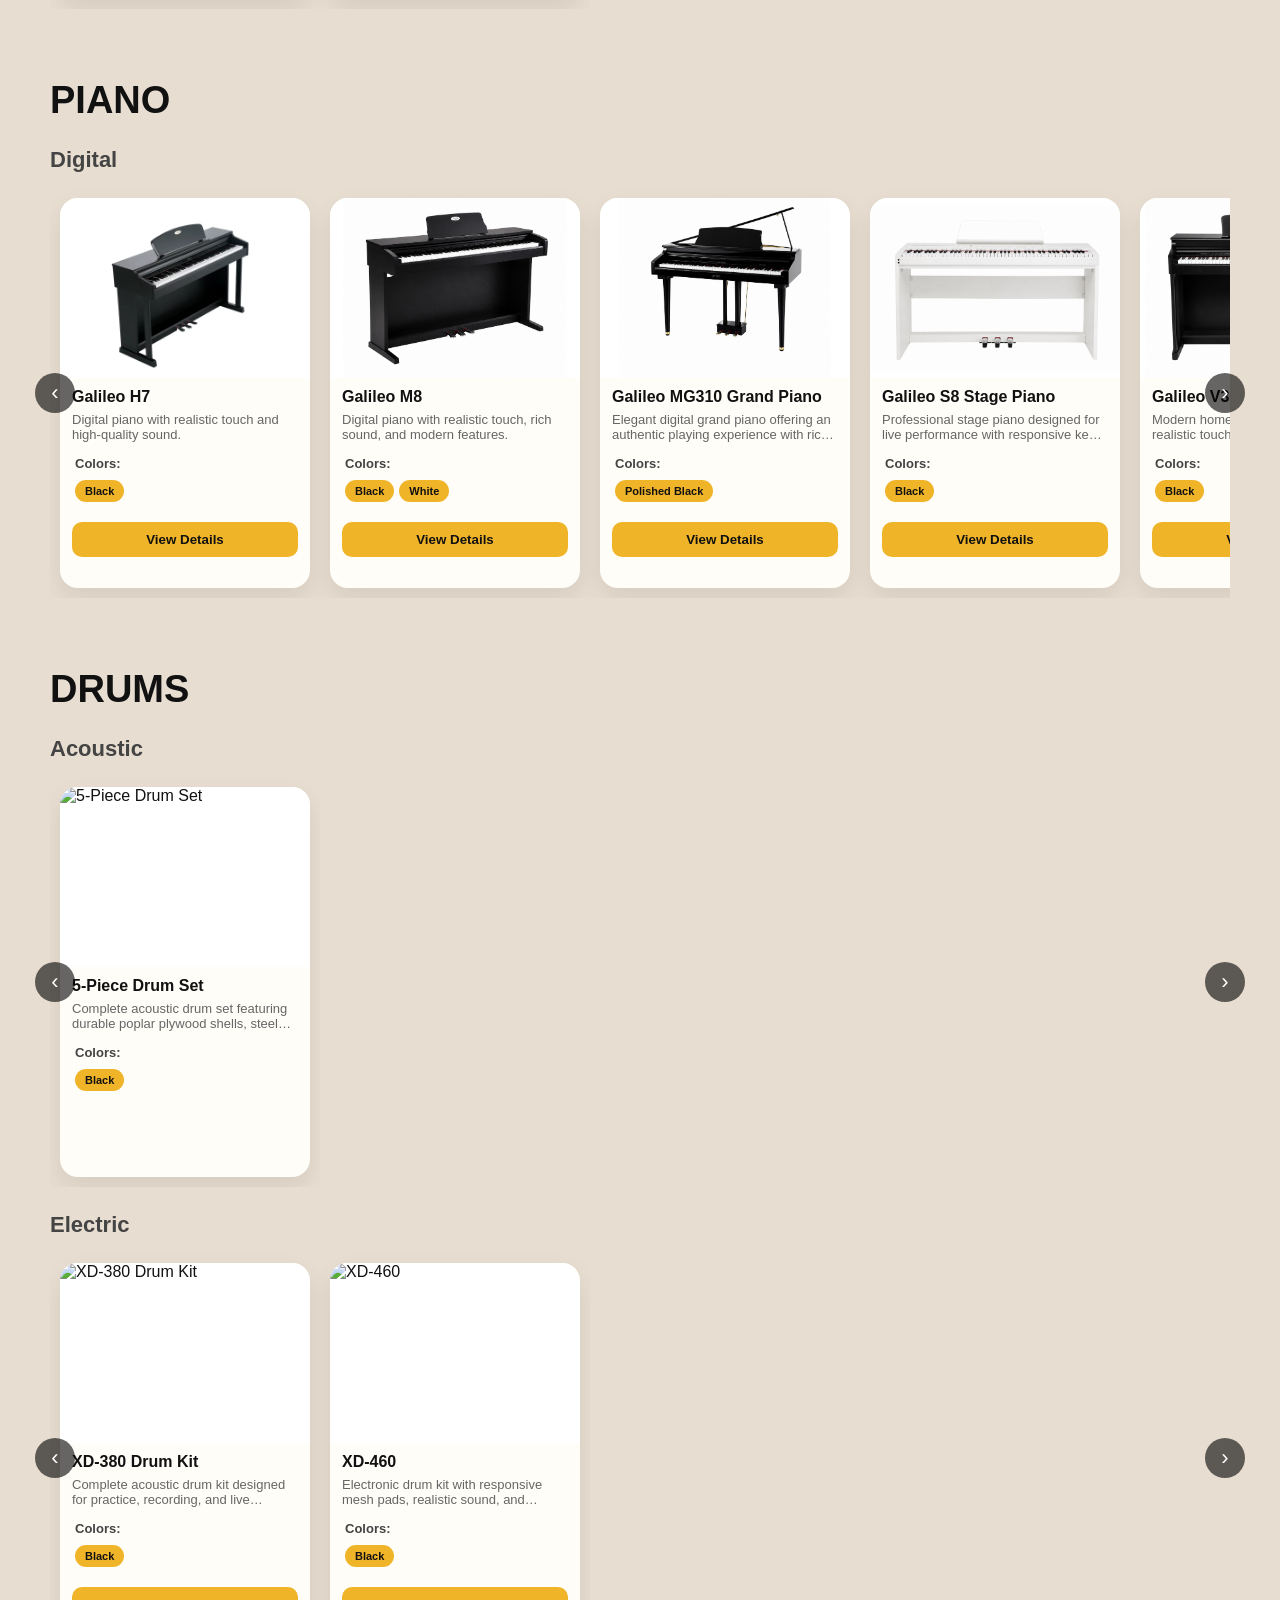
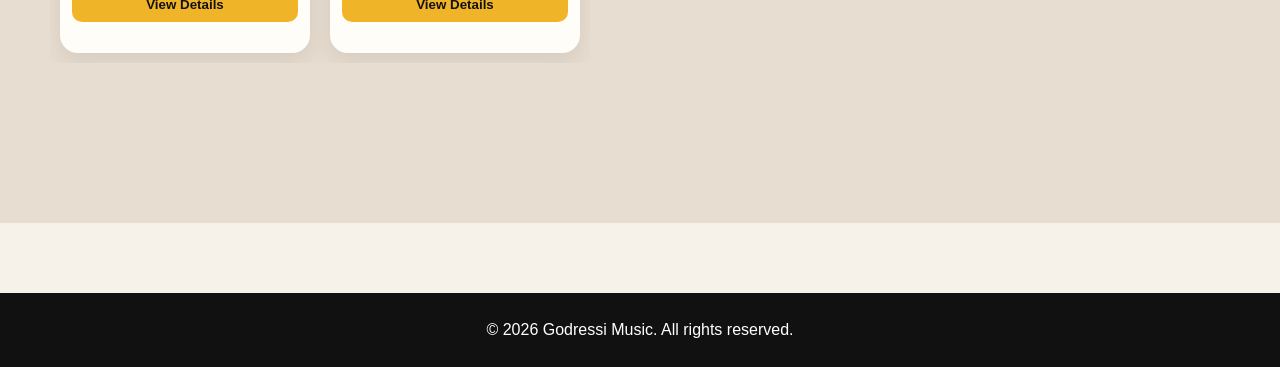
==== commit f353749f: "added new instruments" ====
--- a/index.html
+++ b/index.html
@@ -81,8 +81,9 @@
                 <button onclick="filterProducts('violin', this)">Violins</button>
                 <button onclick="filterProducts('drums', this)">Drums</button>
                 <button onclick="filterProducts('oriental', this)">Oriental</button>
+                <button onclick="filterProducts('accessories', this)">Wind Instruments</button>
+                <button onclick="filterProducts('accessories', this)">Percussions</button>
                 <button onclick="filterProducts('accessories', this)">Accessories</button>
-
             </div>
 
         </div>
--- a/css/style.css
+++ b/css/style.css
@@ -286,16 +286,13 @@
 }
 
 /* =========================================================
-   7. CARDS (IMPROVED + PREMIUM + LESS EMPTY)
-========================================================= */
-
-/* =========================================================
    7. CARDS (SHORT PREVIEW STYLE)
 ========================================================= */
 
 .card {
     min-width: 250px;
-    height: 320px; /* 🔥 reduced from 420px */
+    width: 250px;
+    height: 390px;
 
     background: #fffdf8;
     border-radius: 18px;
@@ -310,41 +307,64 @@
     flex-direction: column;
 }
 
+/* FIXED IMAGE AREA — FULL IMAGE VISIBLE */
 .card img {
     width: 100%;
-    height: 160px; /* 🔥 smaller image */
-    object-fit: cover;
+    height: 180px;
+    flex-shrink: 0;
+
+    object-fit: contain;
+    object-position: center;
+
+    background: white;
+
+    display: block;
 }
 
 .card h3 {
     padding: 10px 12px 4px;
     font-size: 16px;
-}
-
-/* 🔥 SHORT DESCRIPTION PREVIEW */
+
+    min-height: 34px;
+}
+
+/* SHORT DESCRIPTION PREVIEW */
 .card p {
     padding: 0 12px;
     font-size: 13px;
     color: #666;
 
     display: -webkit-box;
-    -webkit-line-clamp: 2; /* only 2 lines */
+    -webkit-line-clamp: 2;
     -webkit-box-orient: vertical;
 
     overflow: hidden;
 
-    flex-grow: 0;
-}
-
+    min-height: 32px;
+}
+
+/* KEEP COLORS AREA CONSISTENT */
+.card .colors {
+    min-height: 62px;
+    padding: 12px 15px 10px;
+}
+
+/* KEEP DETAILS BUTTON AT THE BOTTOM */
+.details-btn {
+    margin: auto 12px 12px;
+}
+
+/* HOVER */
 .card:hover {
     transform: translateY(-10px);
     background: #f0b429;
+
     box-shadow:
-    0 18px 40px rgba(0,0,0,0.18),
-    0 8px 18px rgba(240,180,41,0.25);
-}
-
-/* MOBILE TAP FEEL (like app press) */
+        0 18px 40px rgba(0,0,0,0.18),
+        0 8px 18px rgba(240,180,41,0.25);
+}
+
+/* MOBILE TAP FEEL */
 .card:active {
     transform: scale(0.97);
 }
@@ -353,6 +373,46 @@
 .card:hover .color-pill {
     background: white;
     color: #111;
+}
+
+.card:hover .details-btn {
+    background: white;
+    color: #111;
+}
+
+/* =========================================================
+   PIANO DETAILS BUTTON
+========================================================= */
+
+.details-btn {
+    margin: 10px 12px;
+
+    padding: 10px 15px;
+
+    border: none;
+    border-radius: 10px;
+
+    background: #f0b429;
+    color: #111;
+
+    font-weight: bold;
+
+    cursor: pointer;
+
+    transition: 0.25s ease;
+}
+
+/* Make button visible when card is hovered */
+.card:hover .details-btn {
+    background: white;
+    color: #111;
+}
+
+.details-btn:hover {
+    background: #111;
+    color: white;
+
+    transform: scale(1.05);
 }
 
 /* =========================================================
@@ -429,9 +489,10 @@
     width: 100%;
     height: 420px;
 
-    object-fit: cover;
-
-    border-bottom: 1px solid rgba(0,0,0,0.06);
+    object-fit: contain;
+    object-position: center;
+
+    background: #fffdf8;
 }
 
 .modal-body {
@@ -494,8 +555,15 @@
    LOCK PAGE SCROLL WHEN MODAL IS OPEN
 ========================================================= */
 
+/* LOCK PAGE SCROLL WHEN MODAL IS OPEN */
 body.modal-open {
     overflow: hidden;
+}
+
+/* LOCK CATALOG HORIZONTAL SCROLL TOO */
+body.modal-open .row-arrow {
+    pointer-events: none;
+    opacity: 0;
 }
 
 /* =========================================================
@@ -549,7 +617,7 @@
 ========================================================= */
 
 .page-hero {
-    height: 80vh;
+    height: 100vh;
 
     display: flex;
     justify-content: center;
@@ -684,7 +752,7 @@
 /* MAP FULL WIDTH FEEL */
 .map iframe {
     width: 100%;
-    height: 280px;
+    height: 400px;
 
     border: none;
     border-radius: 14px;
@@ -701,6 +769,45 @@
 
 .contact-card a:hover {
     text-decoration: underline;
+}
+
+/* =========================================================
+   OPENING HOURS
+========================================================= */
+
+.contact-card h3 {
+    font-size: 22px;
+    color: #111;
+
+    border-bottom: 2px solid #f0b429;
+    display: inline-block;
+
+    padding-bottom: 6px;
+    margin-bottom: 15px;
+}
+
+.opening-hours p {
+    display: flex;
+    justify-content: space-between;
+    align-items: center;
+
+    background: #f6f2ea;
+
+    padding: 12px 15px;
+    margin-bottom: 10px;
+
+    border-radius: 12px;
+
+    font-size: 15px;
+    color: #444;
+
+    transition: 0.25s ease;
+}
+
+.opening-hours p:hover {
+    background: #f0b429;
+    color: #111;
+    transform: translateX(5px);
 }
 
 /* =========================================================
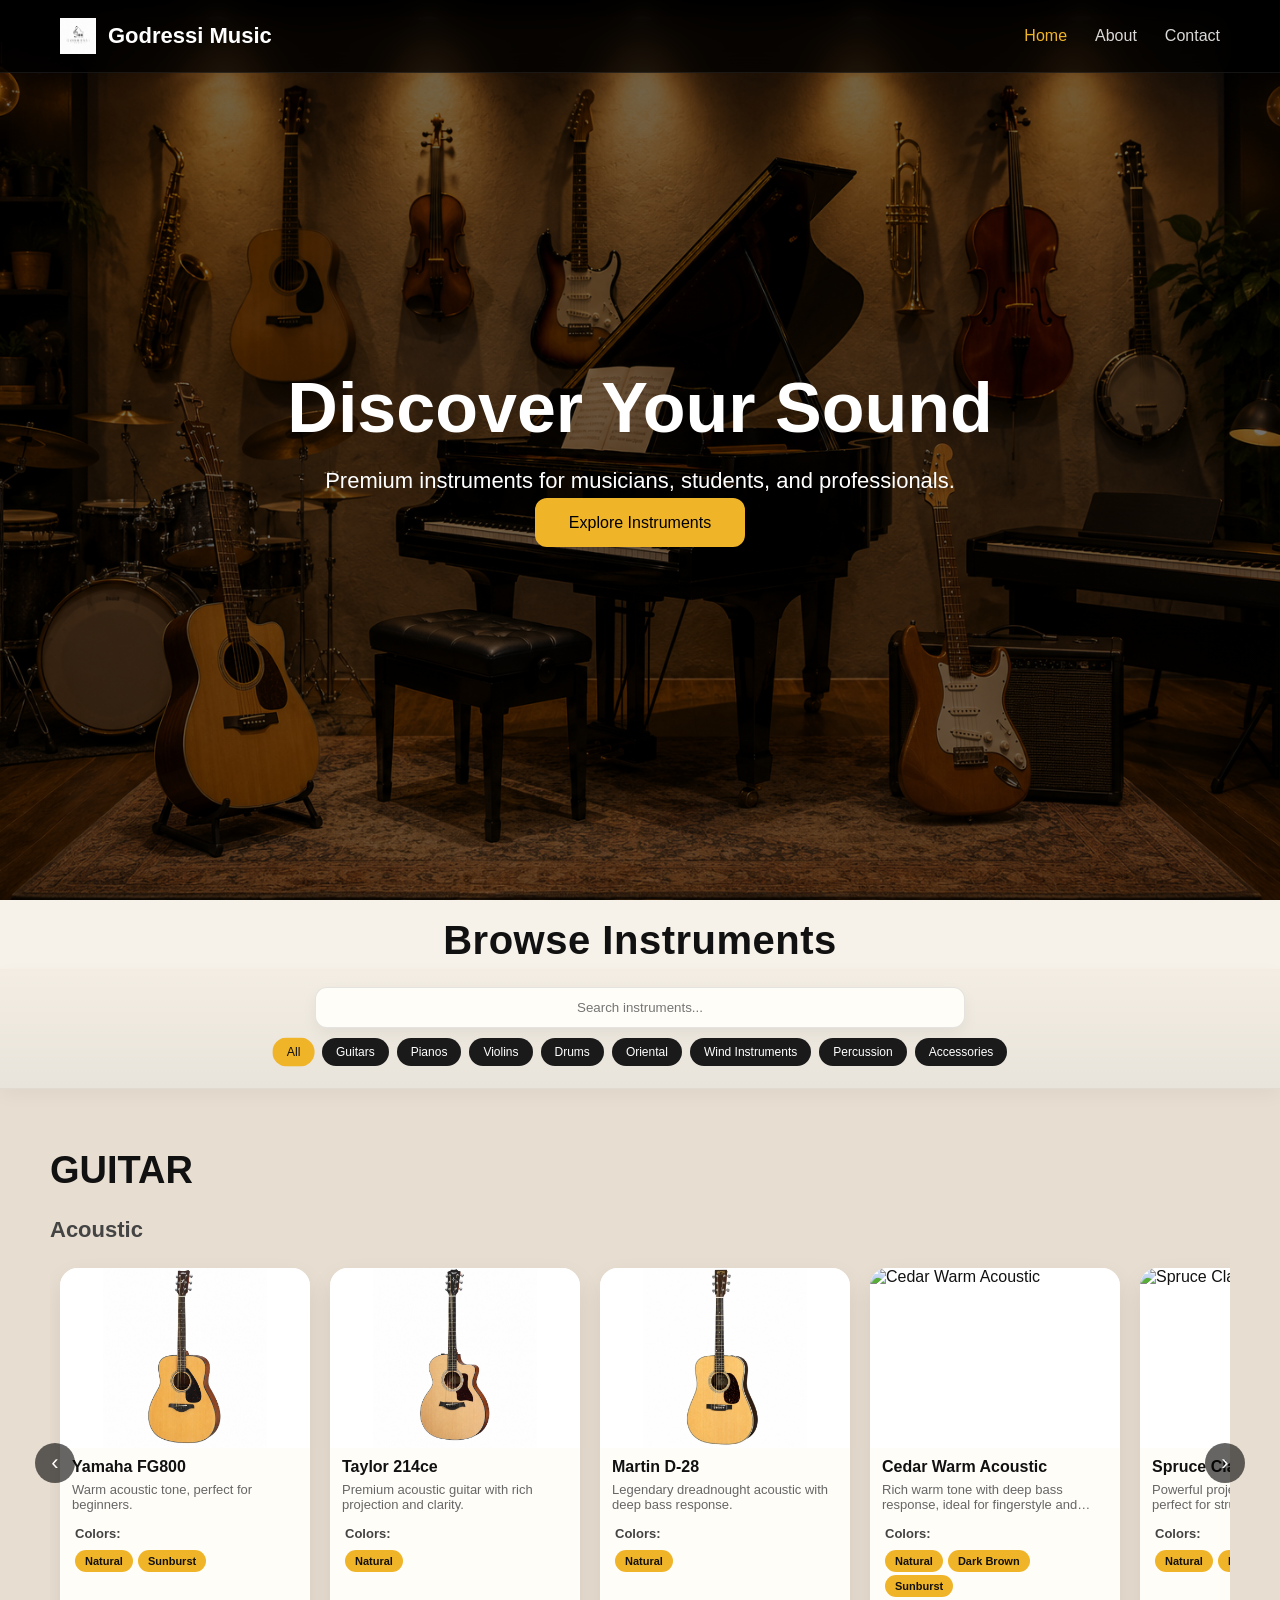
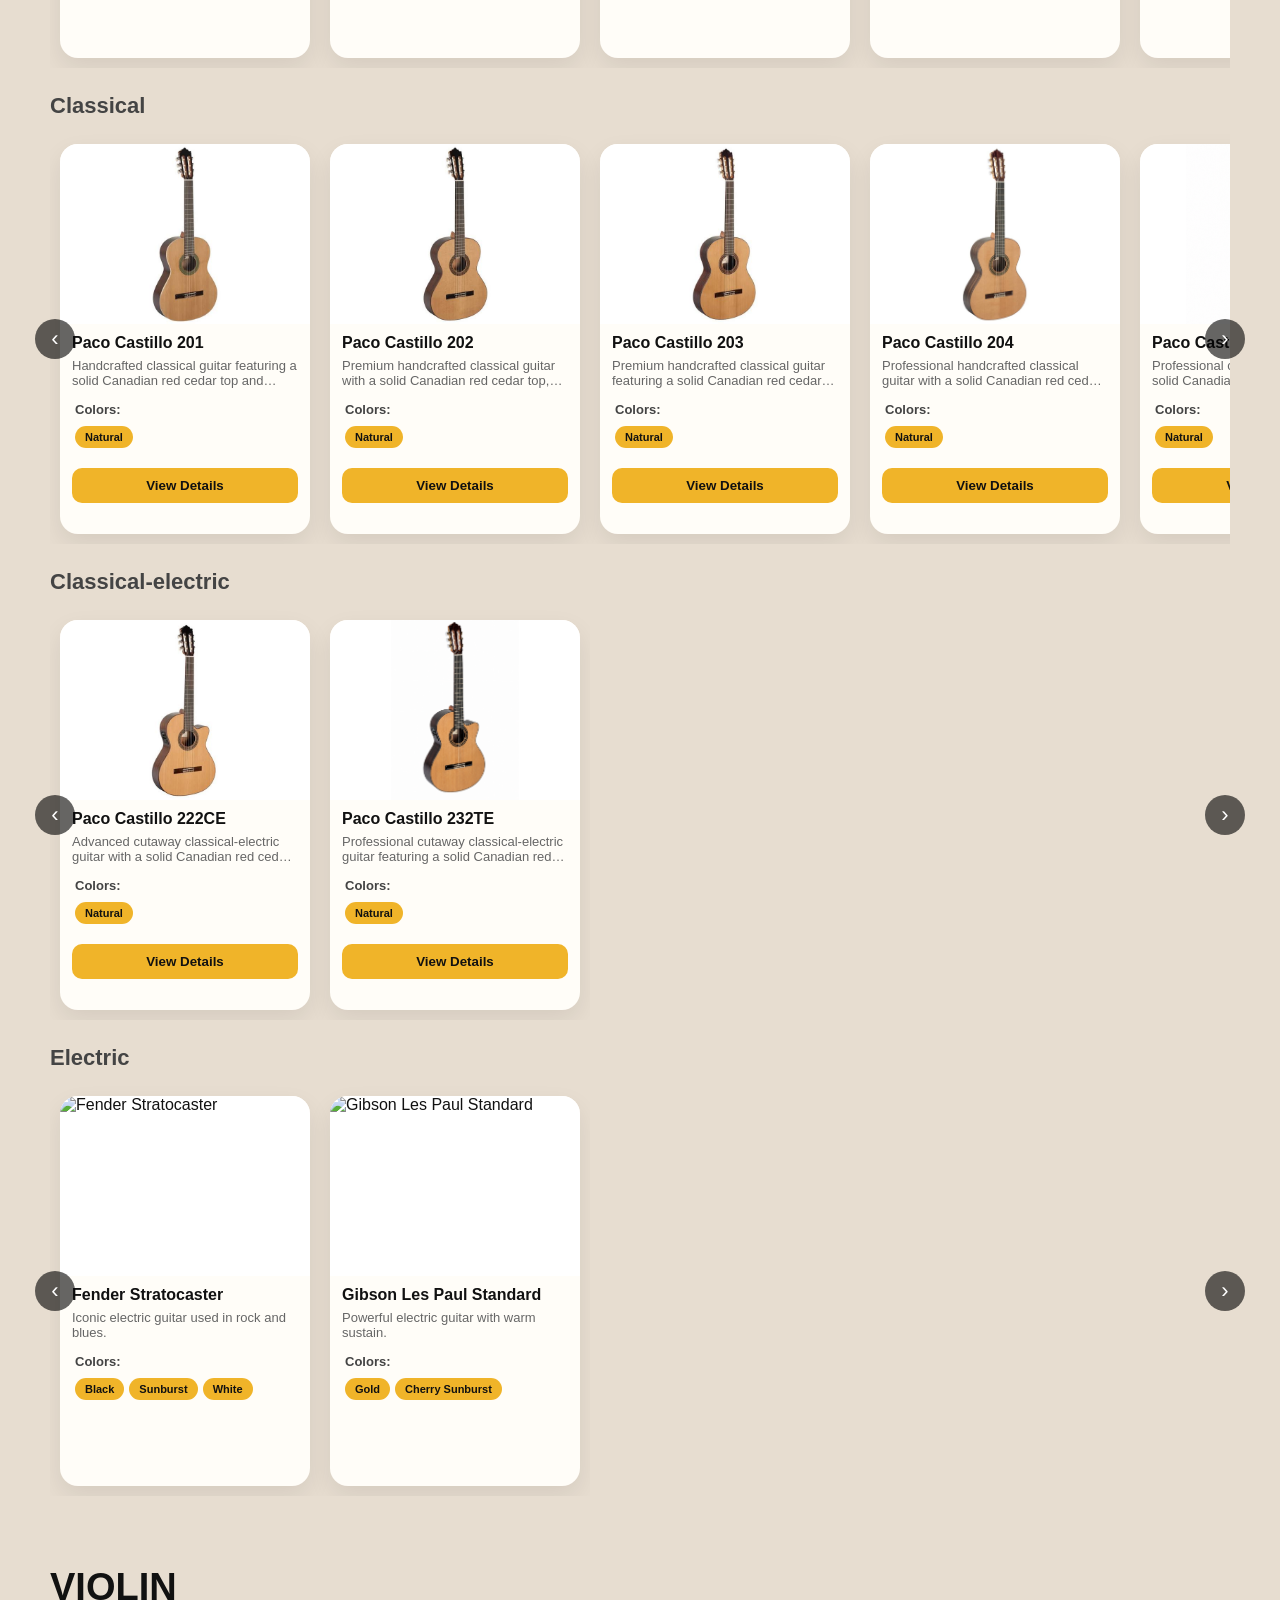
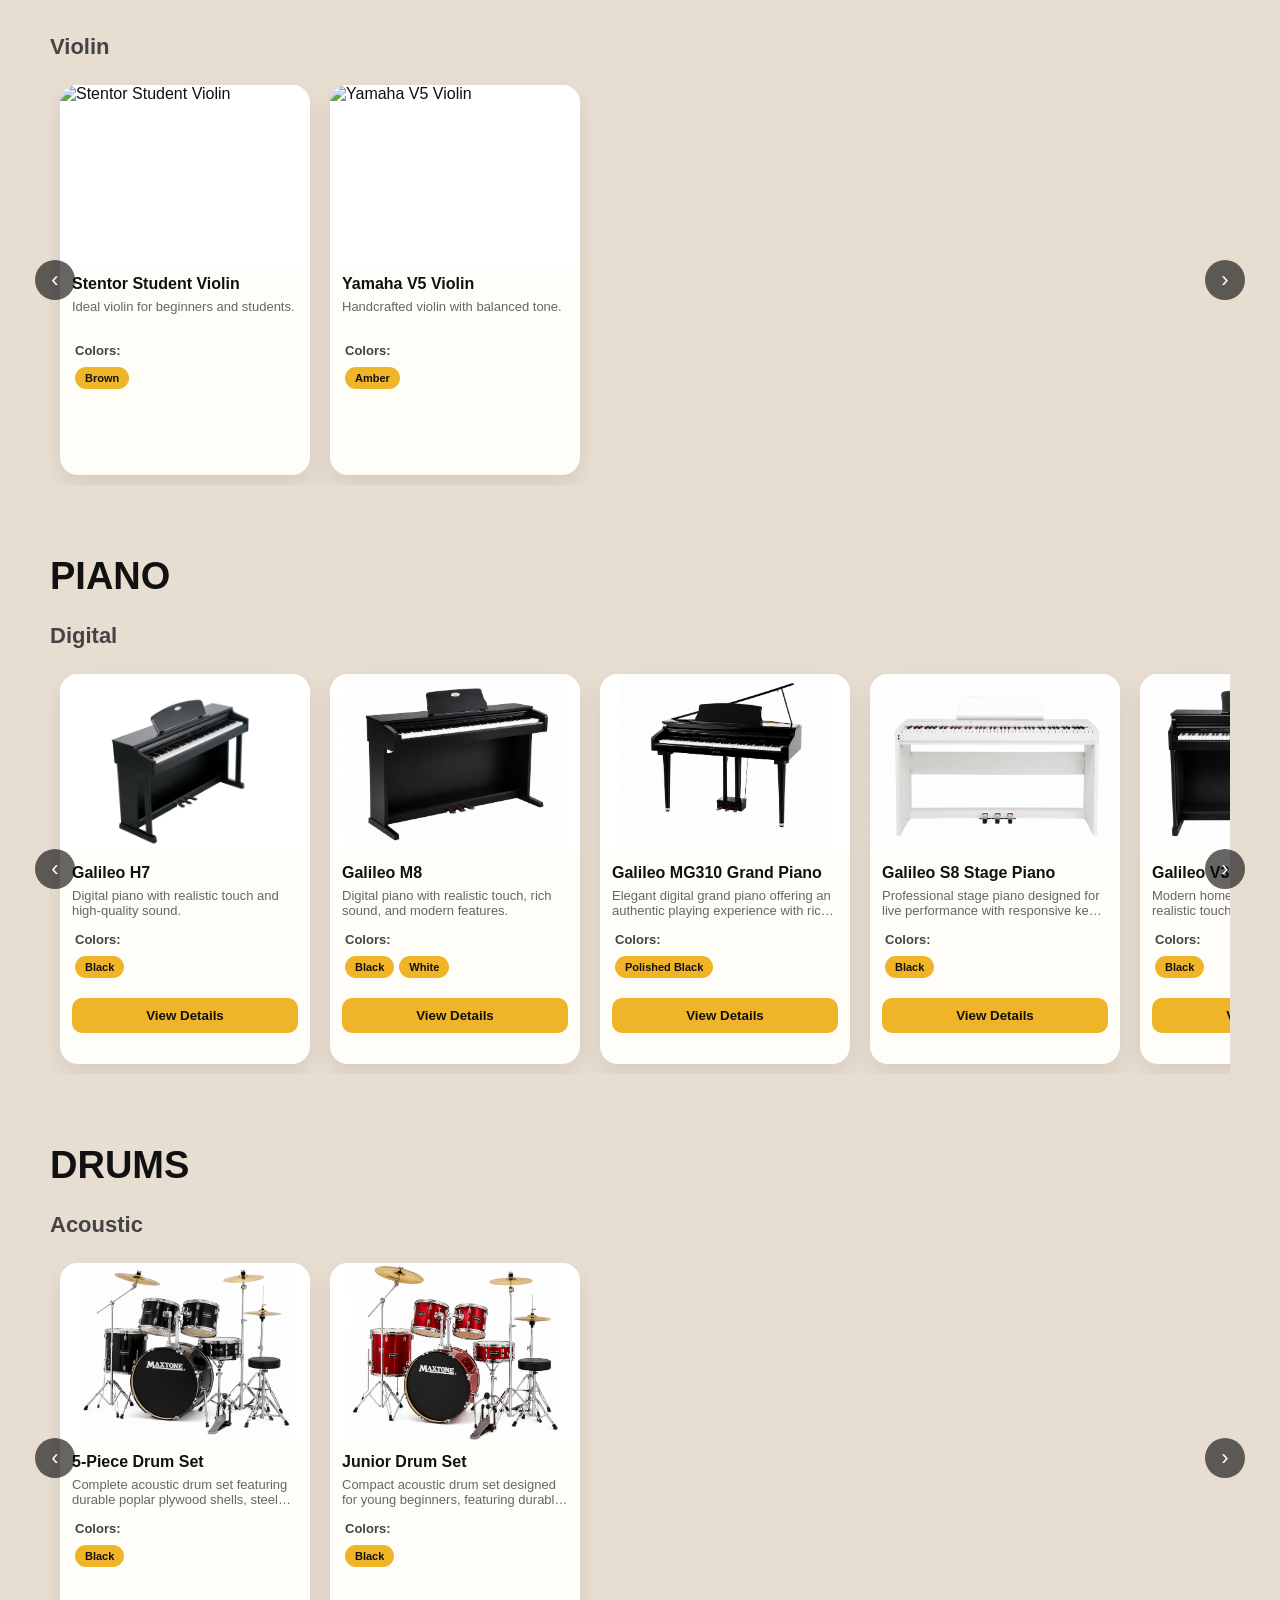
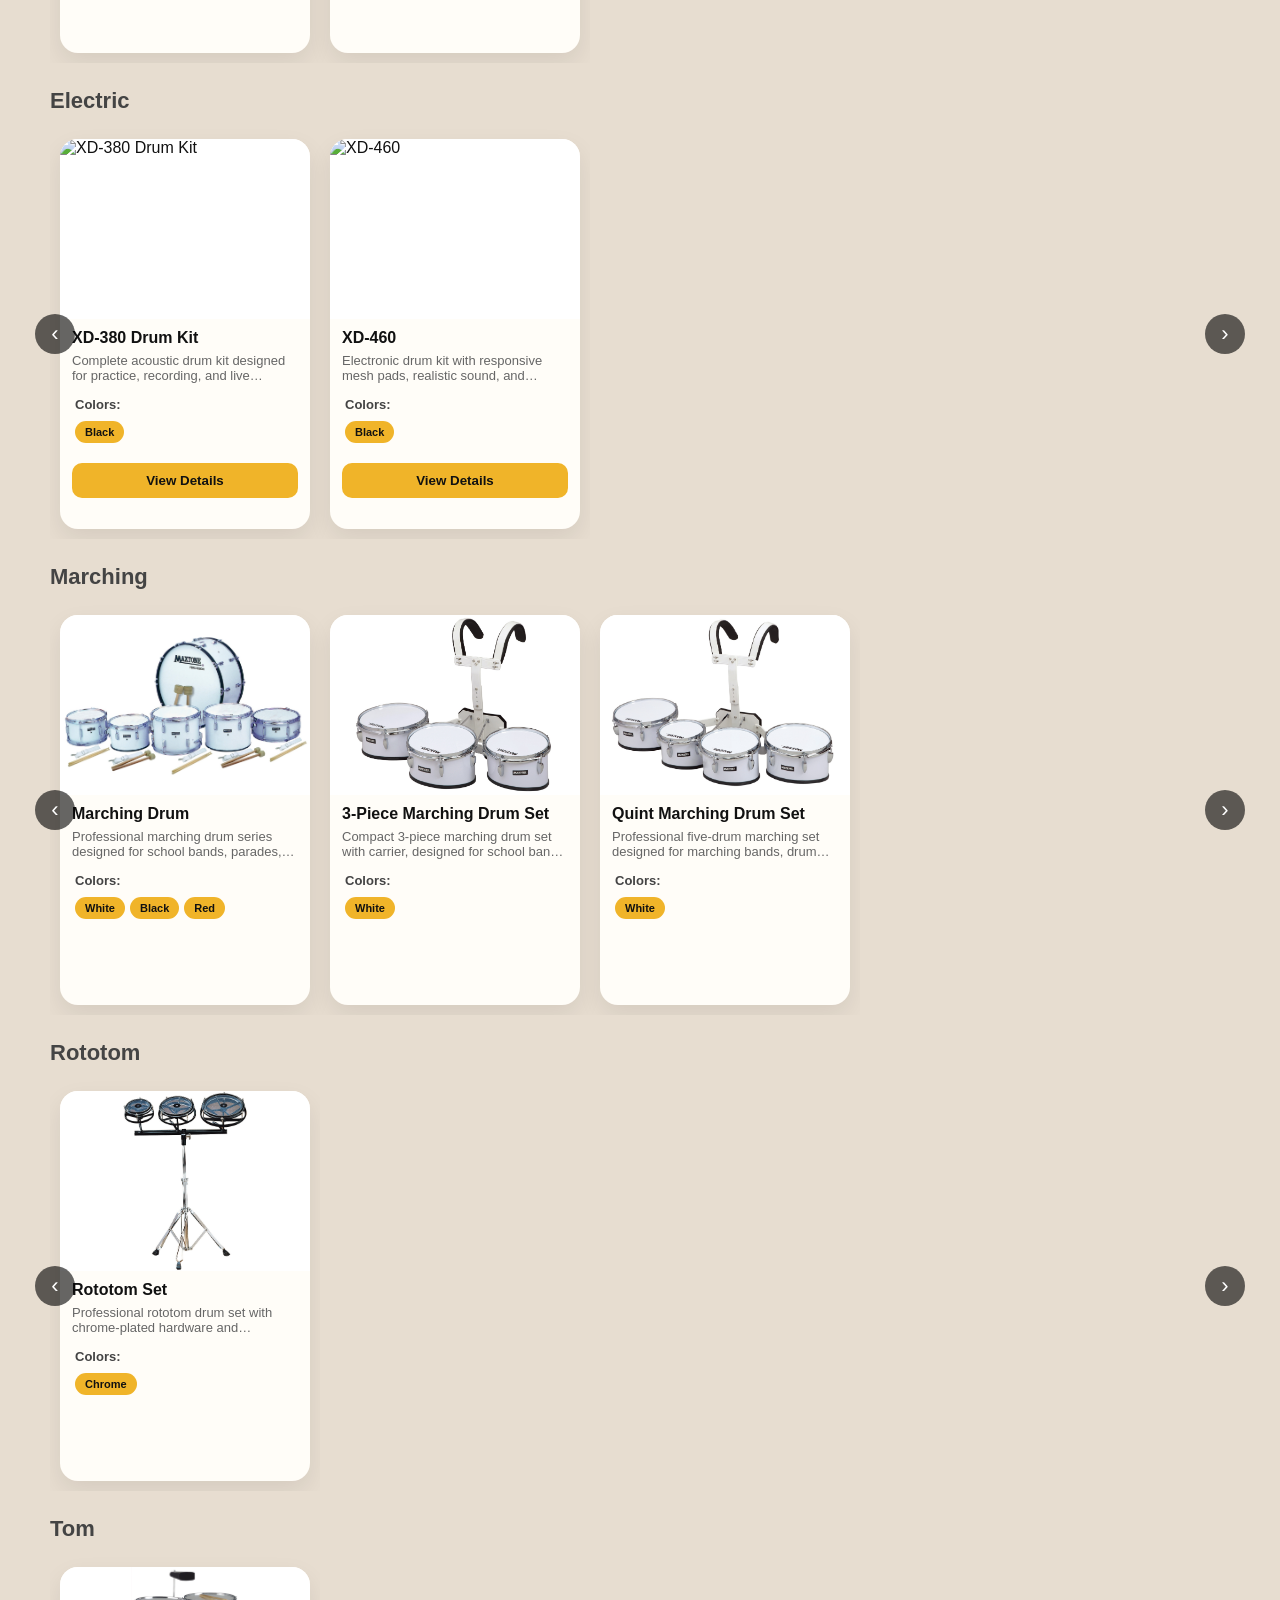
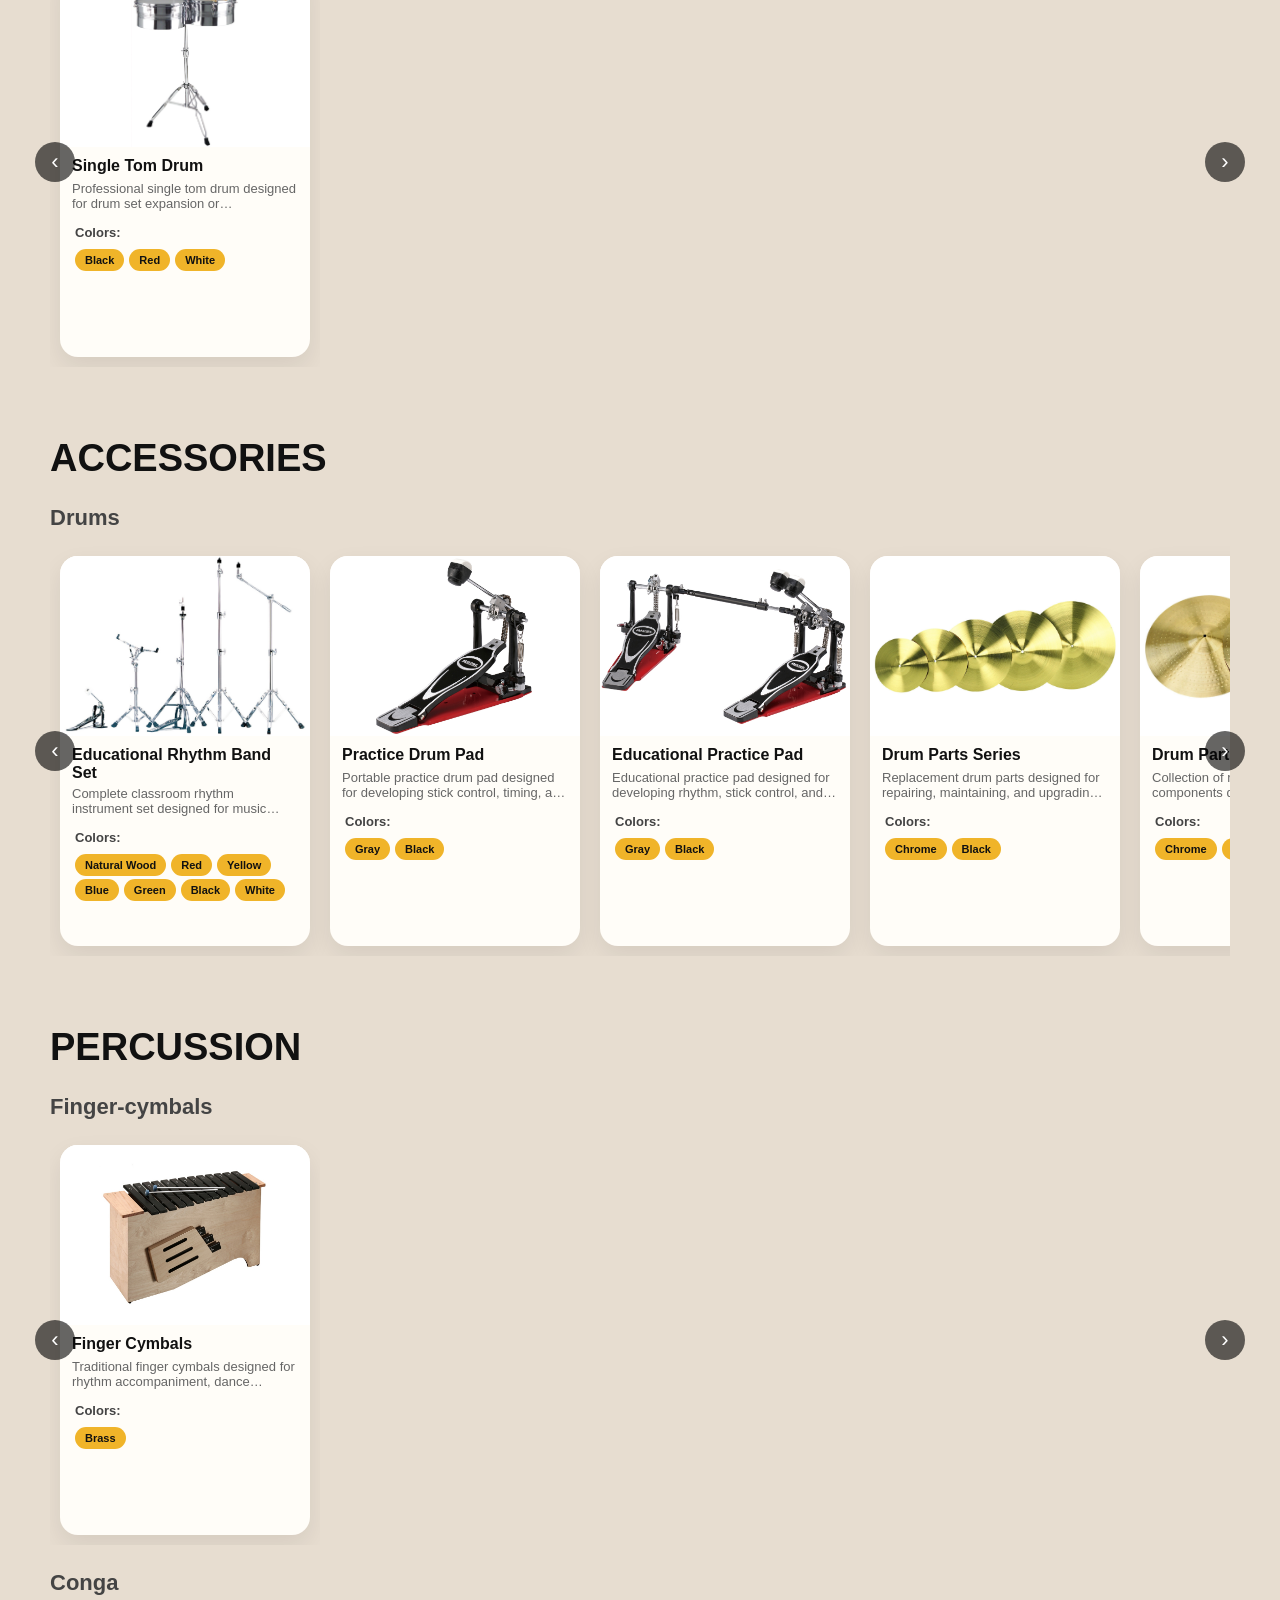
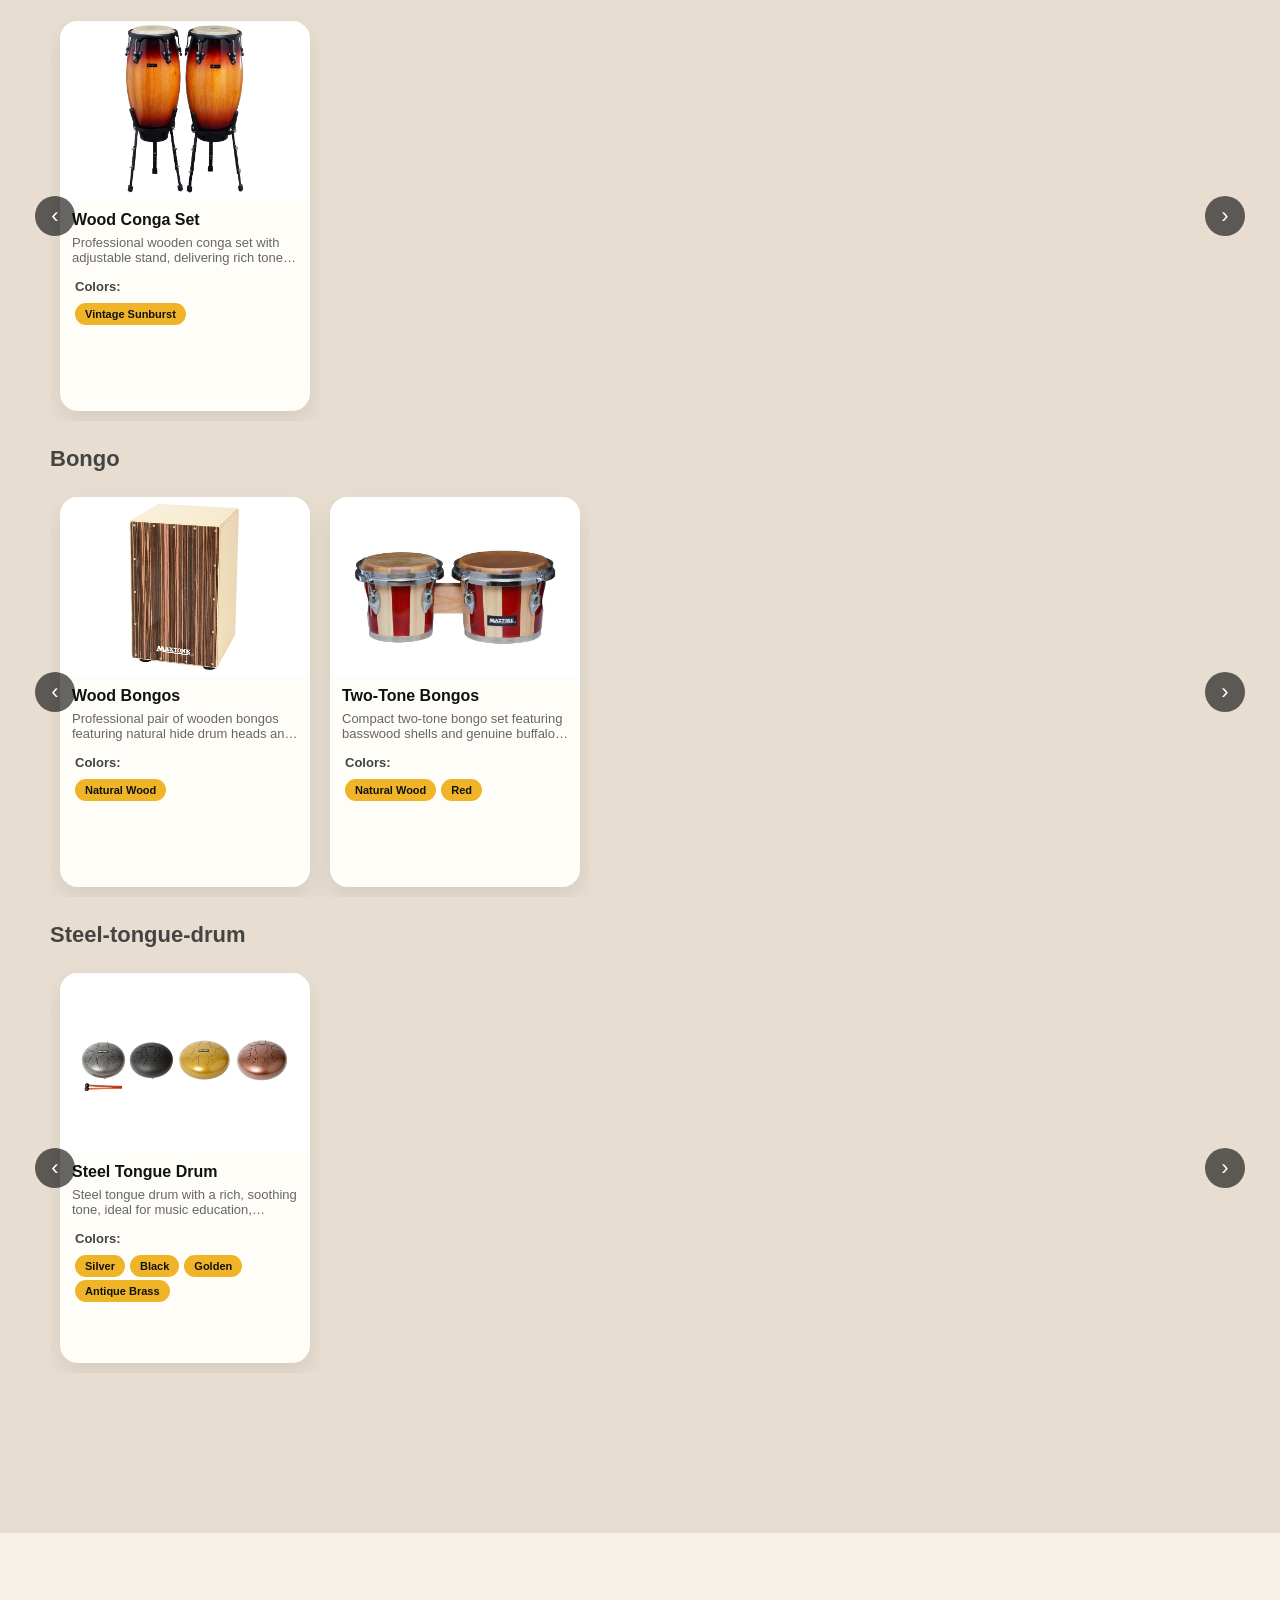
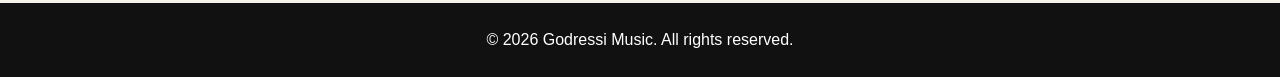
==== commit fdee293e: "added some percussion and drums accessories" ====
--- a/index.html
+++ b/index.html
@@ -81,8 +81,8 @@
                 <button onclick="filterProducts('violin', this)">Violins</button>
                 <button onclick="filterProducts('drums', this)">Drums</button>
                 <button onclick="filterProducts('oriental', this)">Oriental</button>
-                <button onclick="filterProducts('accessories', this)">Wind Instruments</button>
-                <button onclick="filterProducts('accessories', this)">Percussions</button>
+                <button onclick="filterProducts('wind instruments', this)">Wind Instruments</button>
+                <button onclick="filterProducts('percussion', this)">Percussion</button>
                 <button onclick="filterProducts('accessories', this)">Accessories</button>
             </div>
 
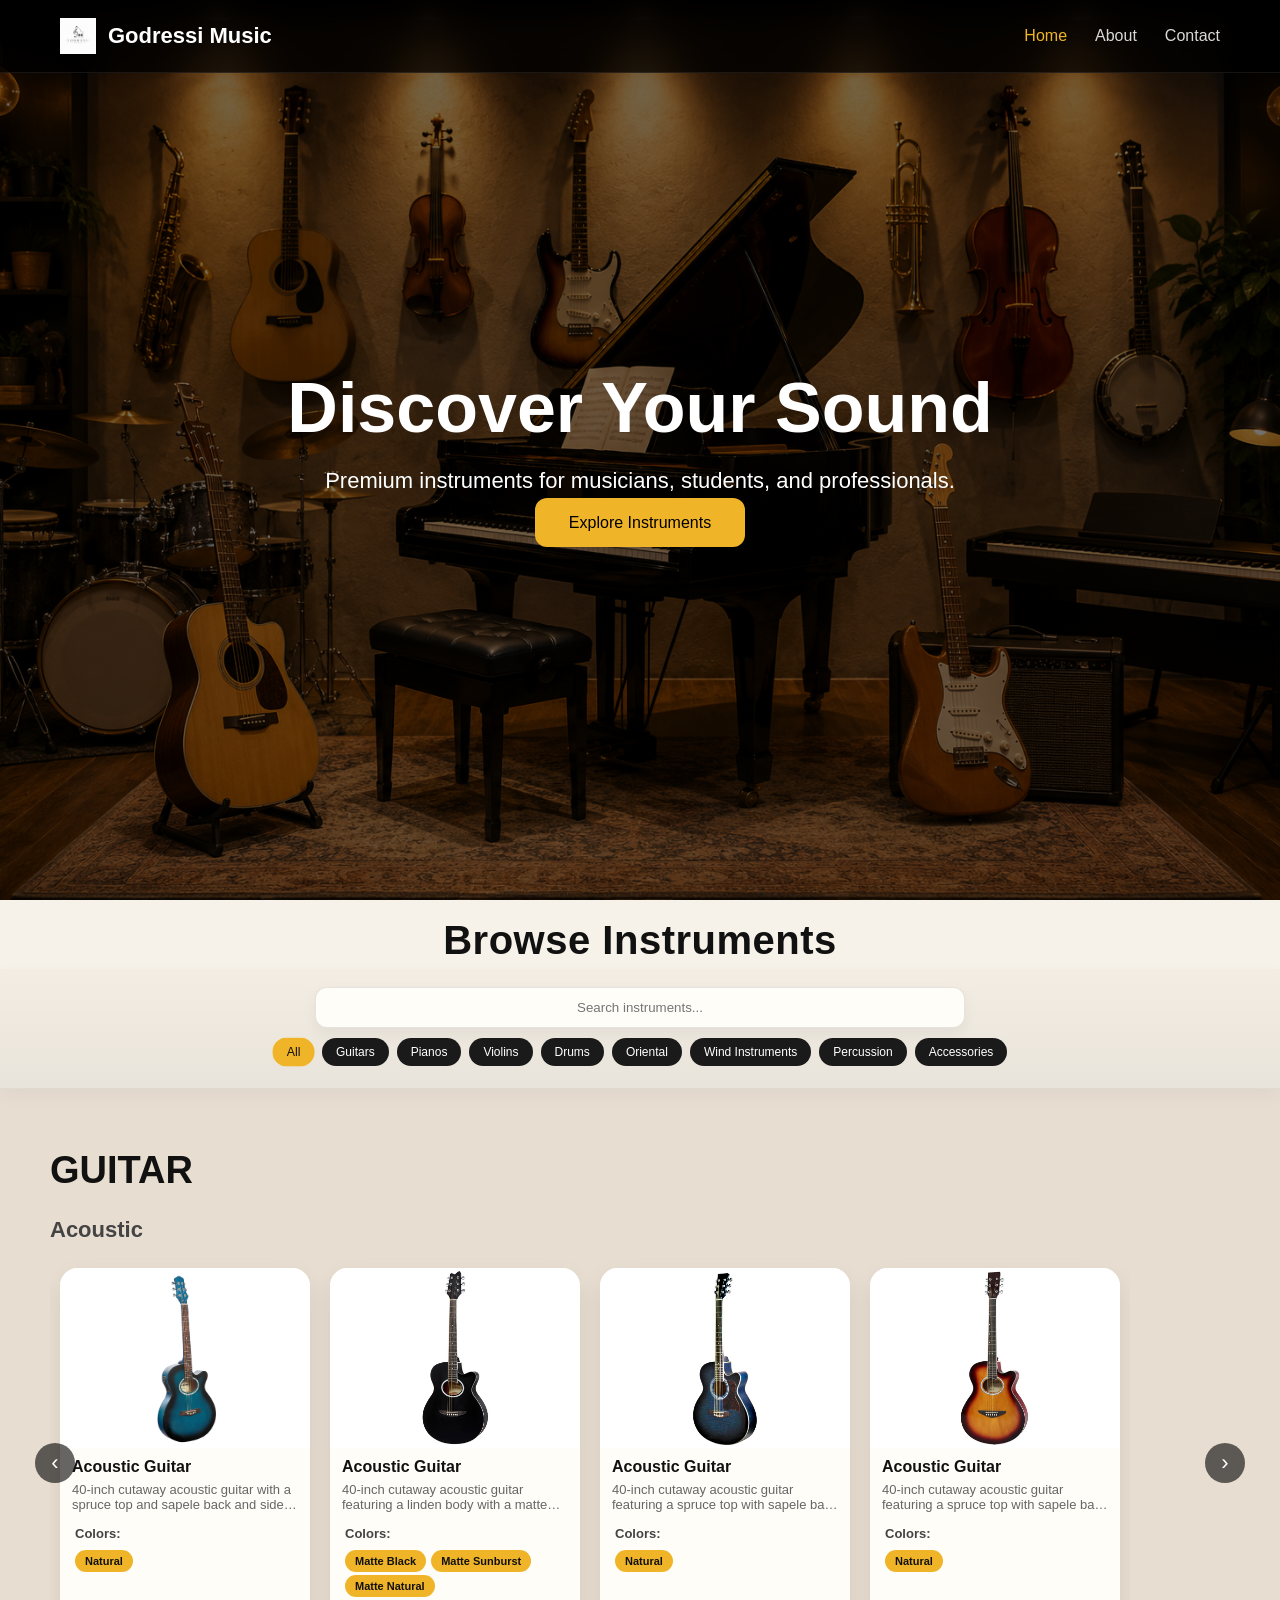
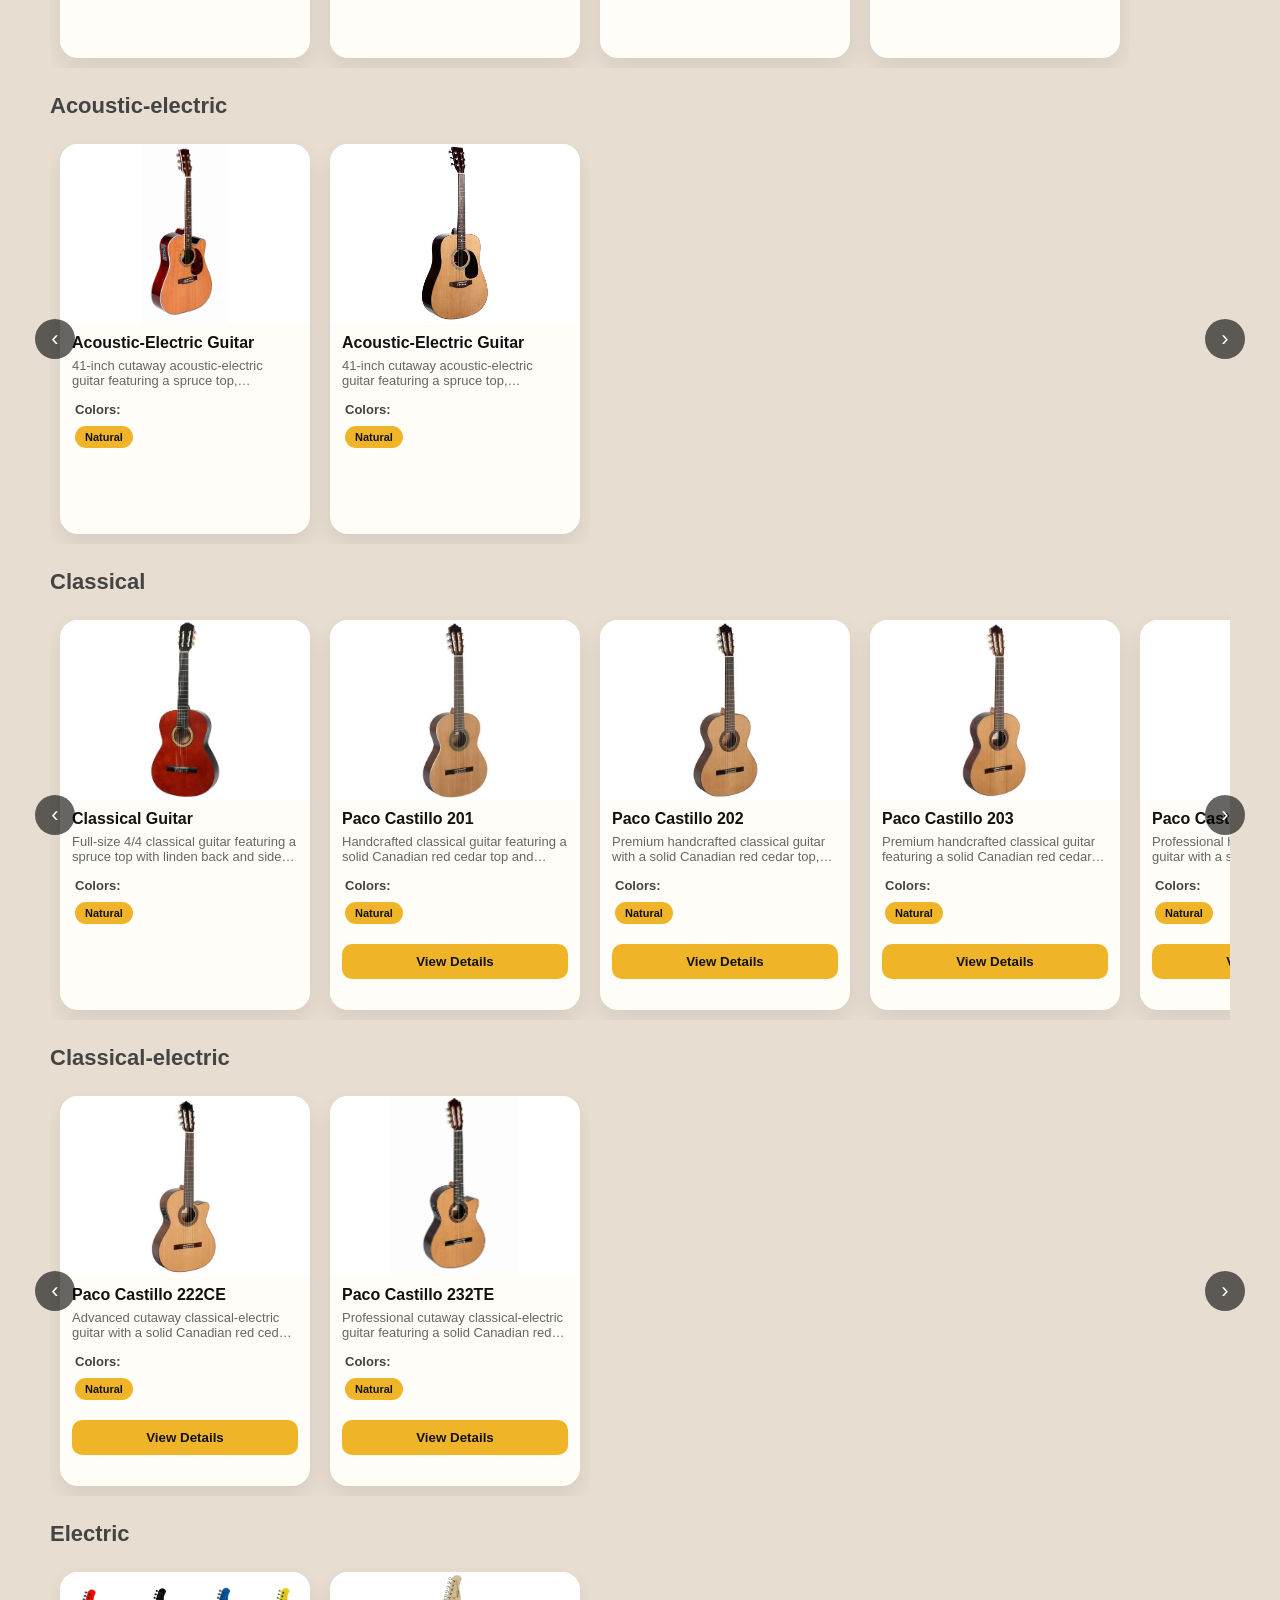
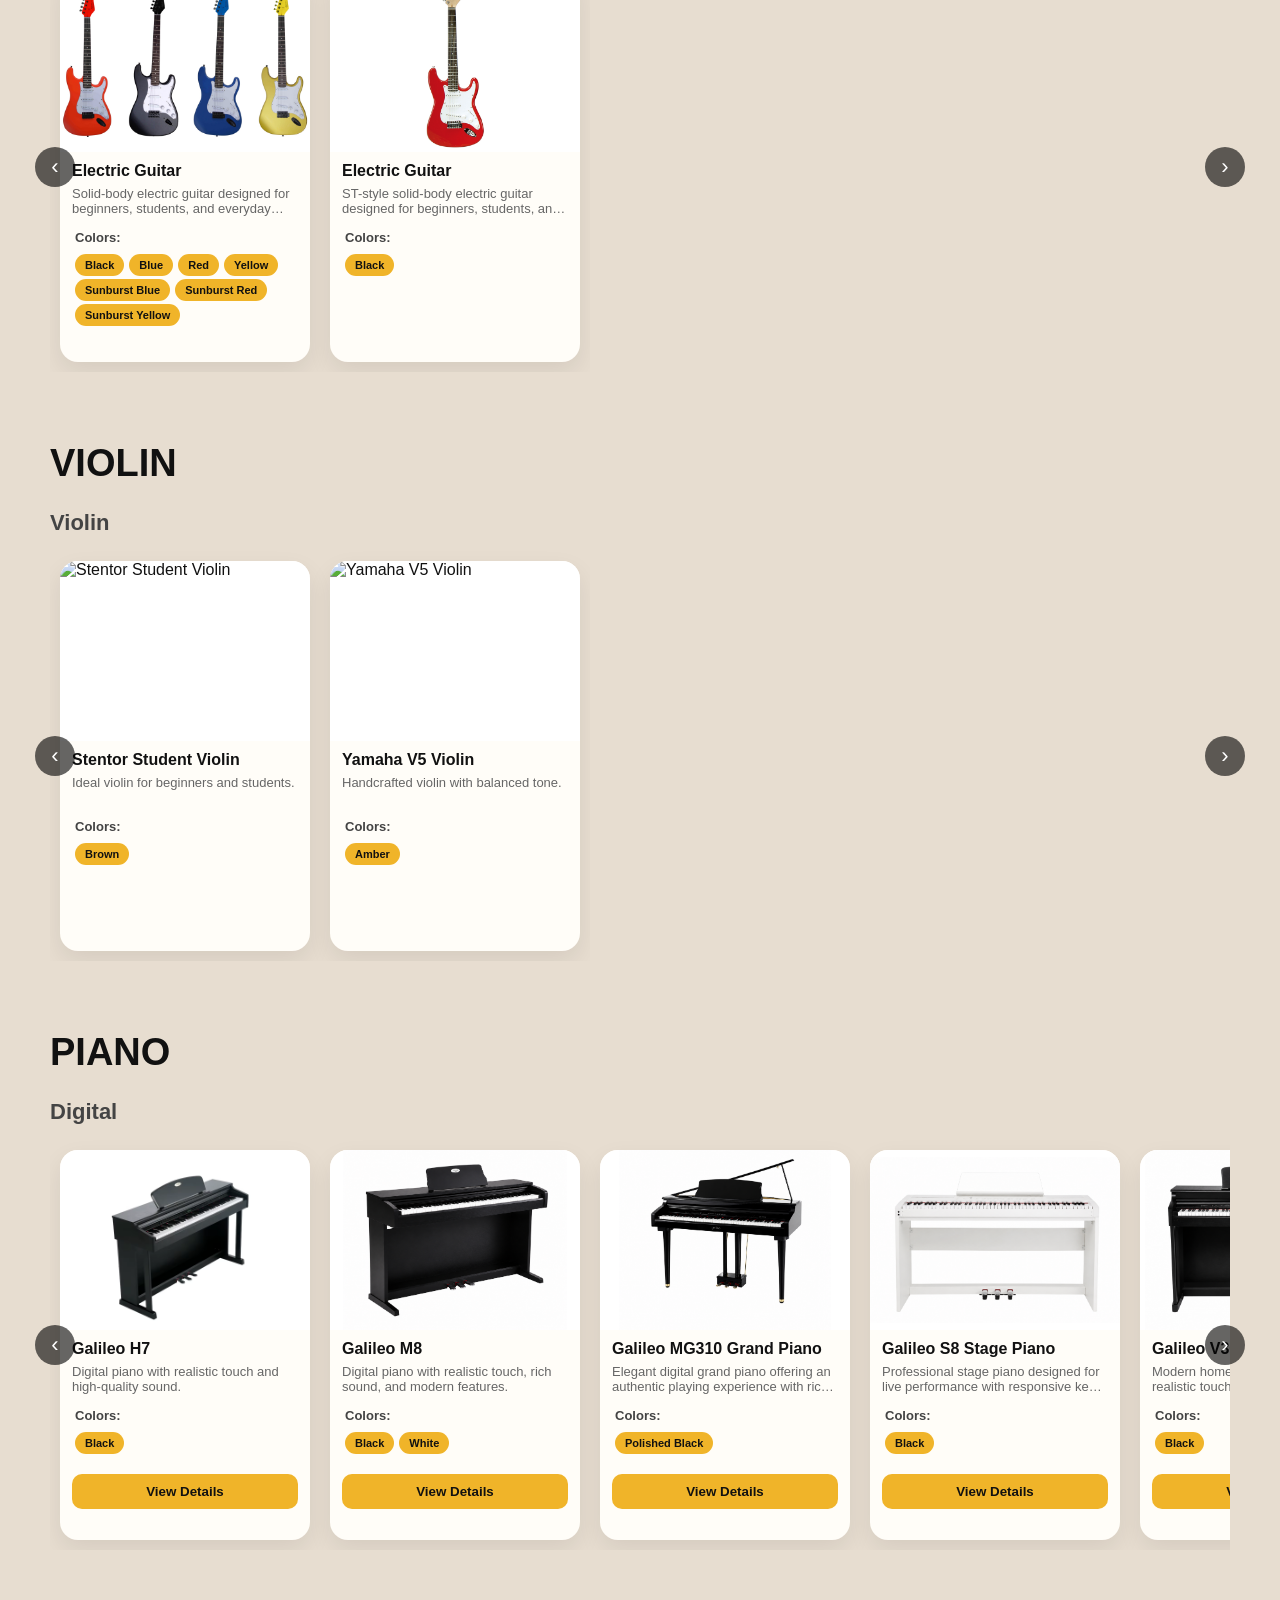
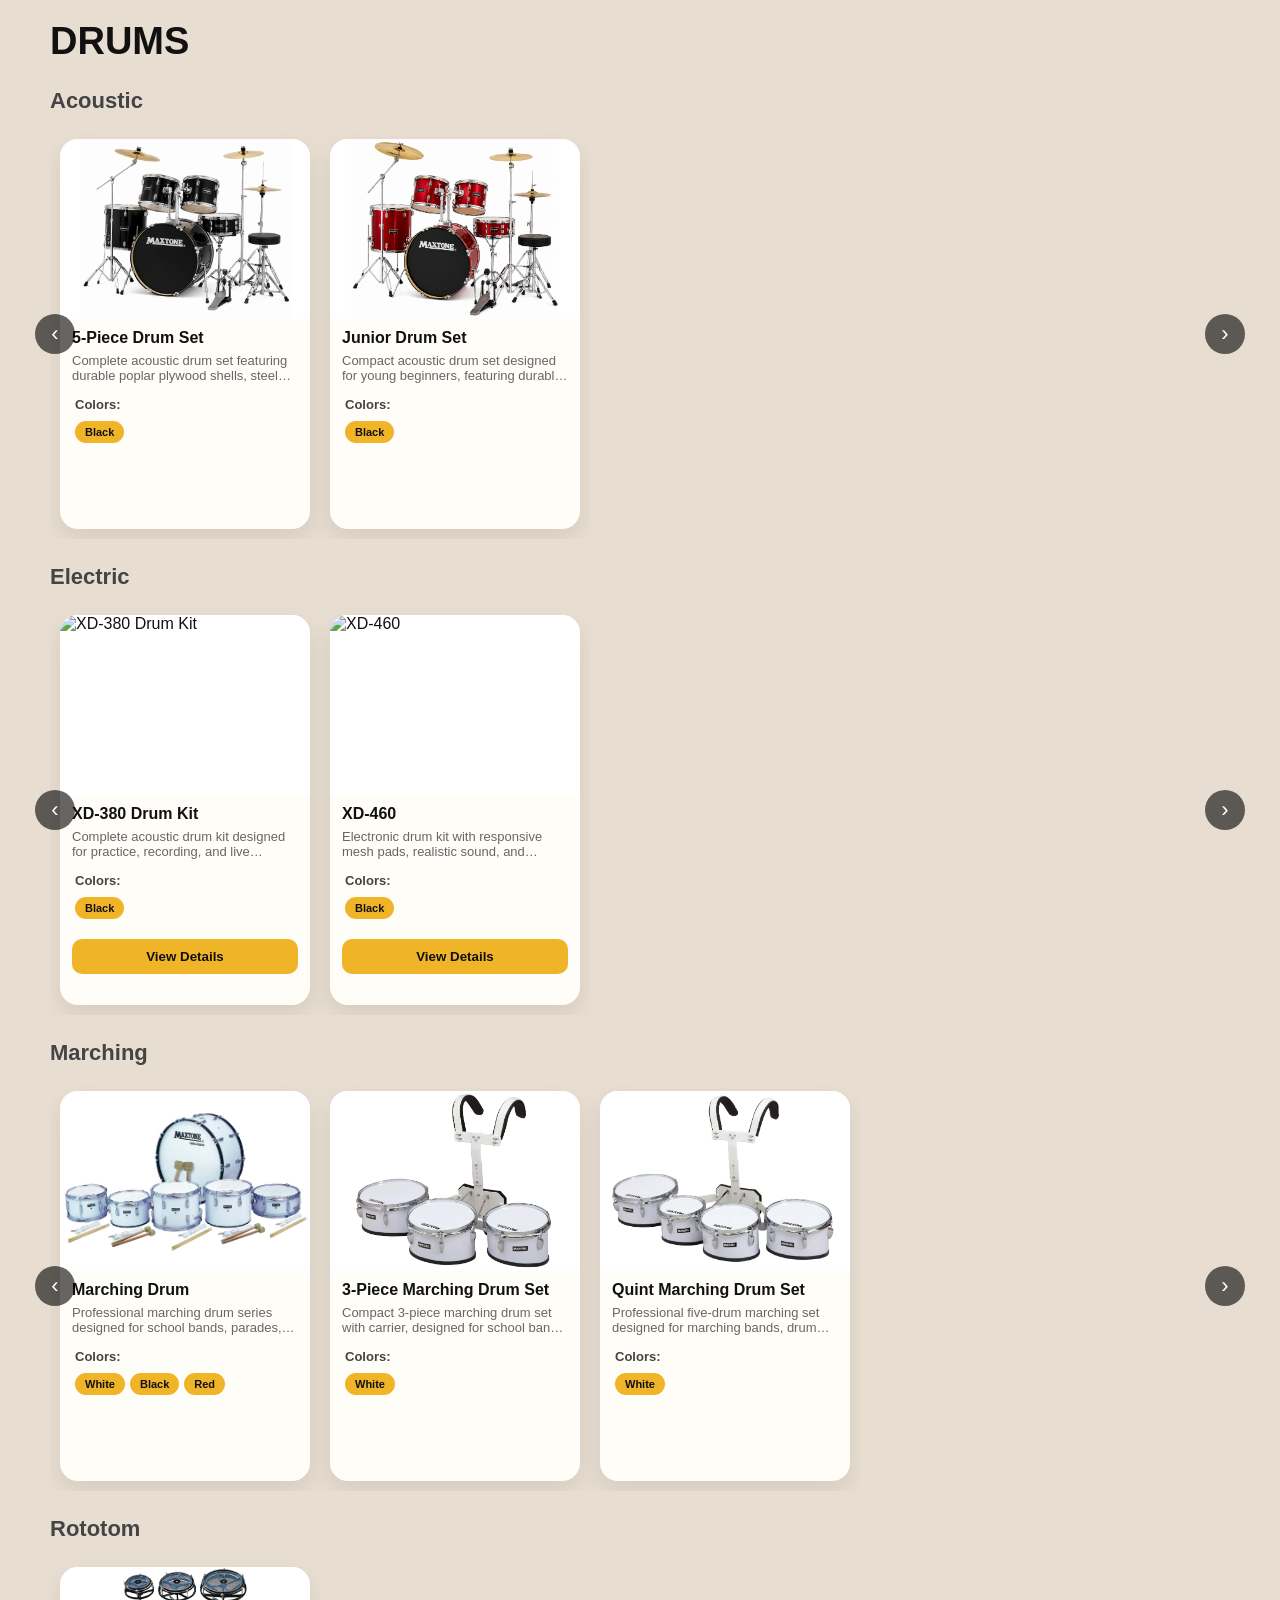
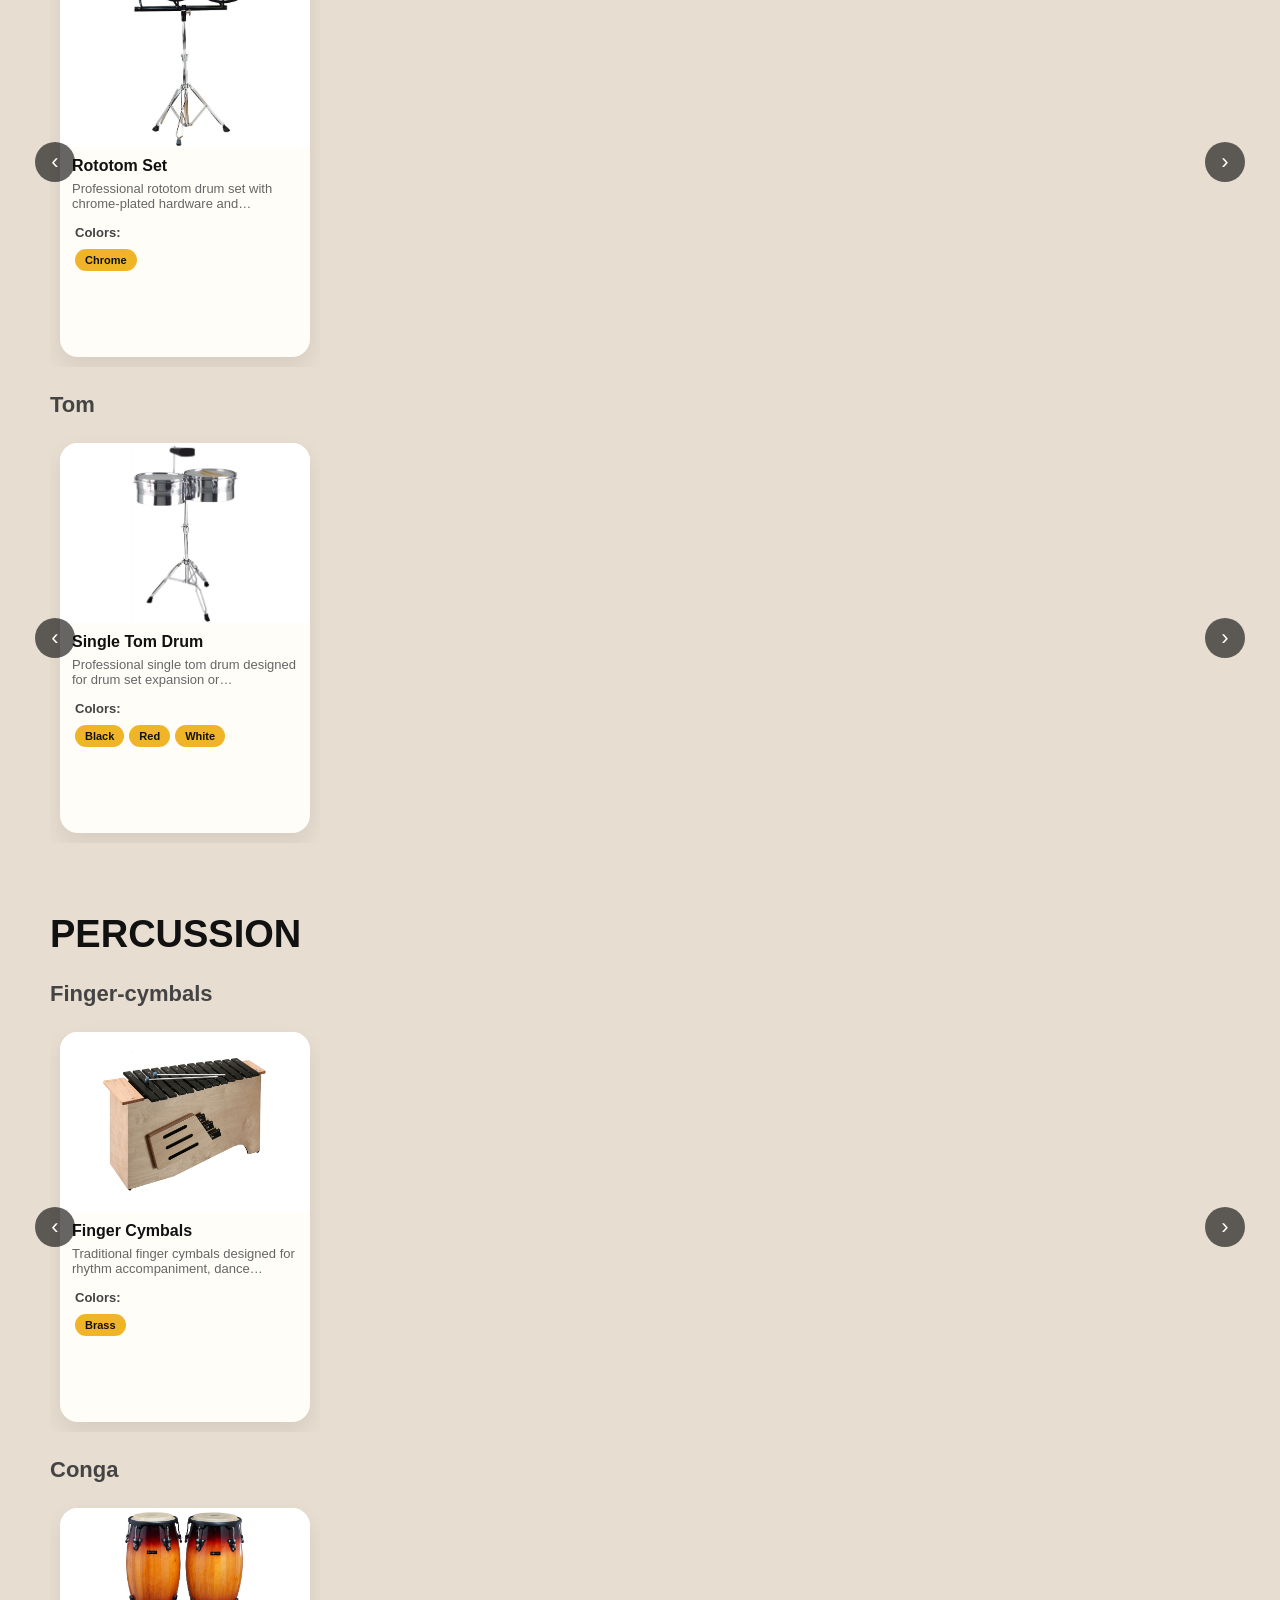
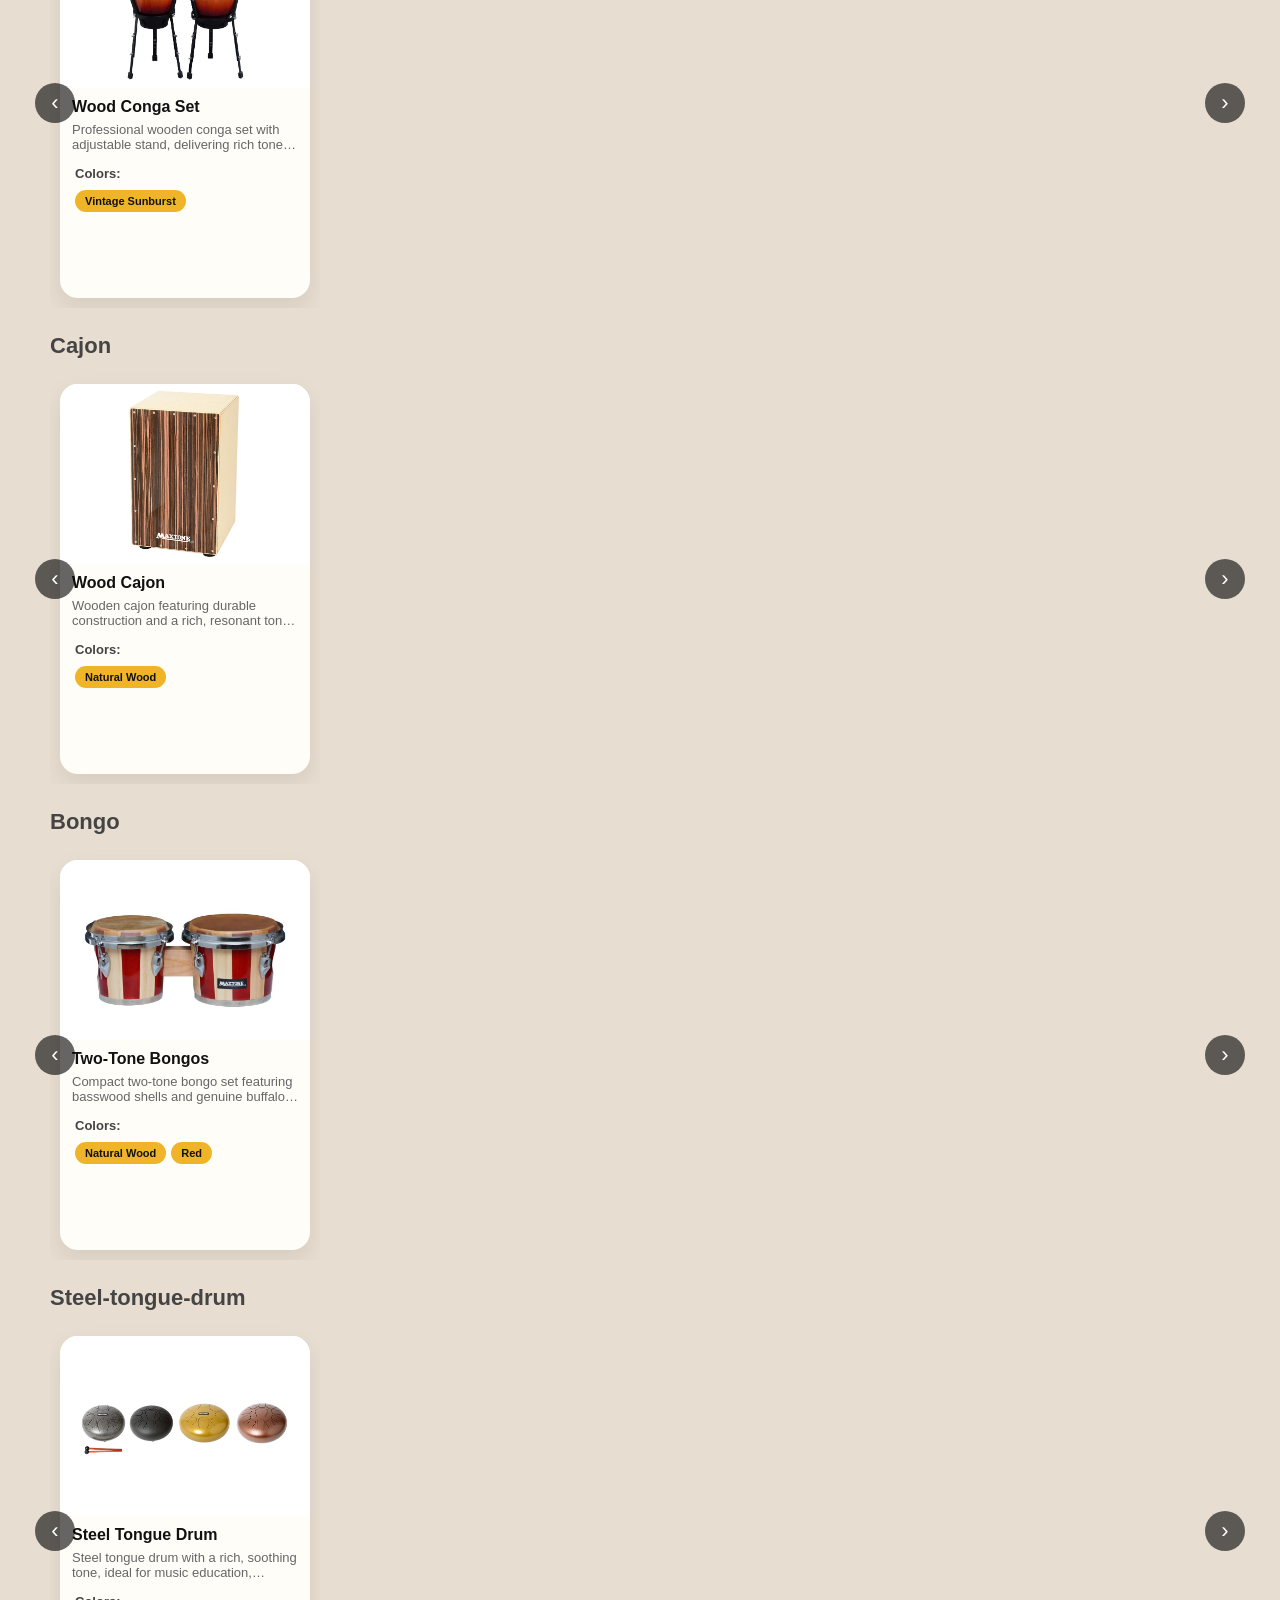
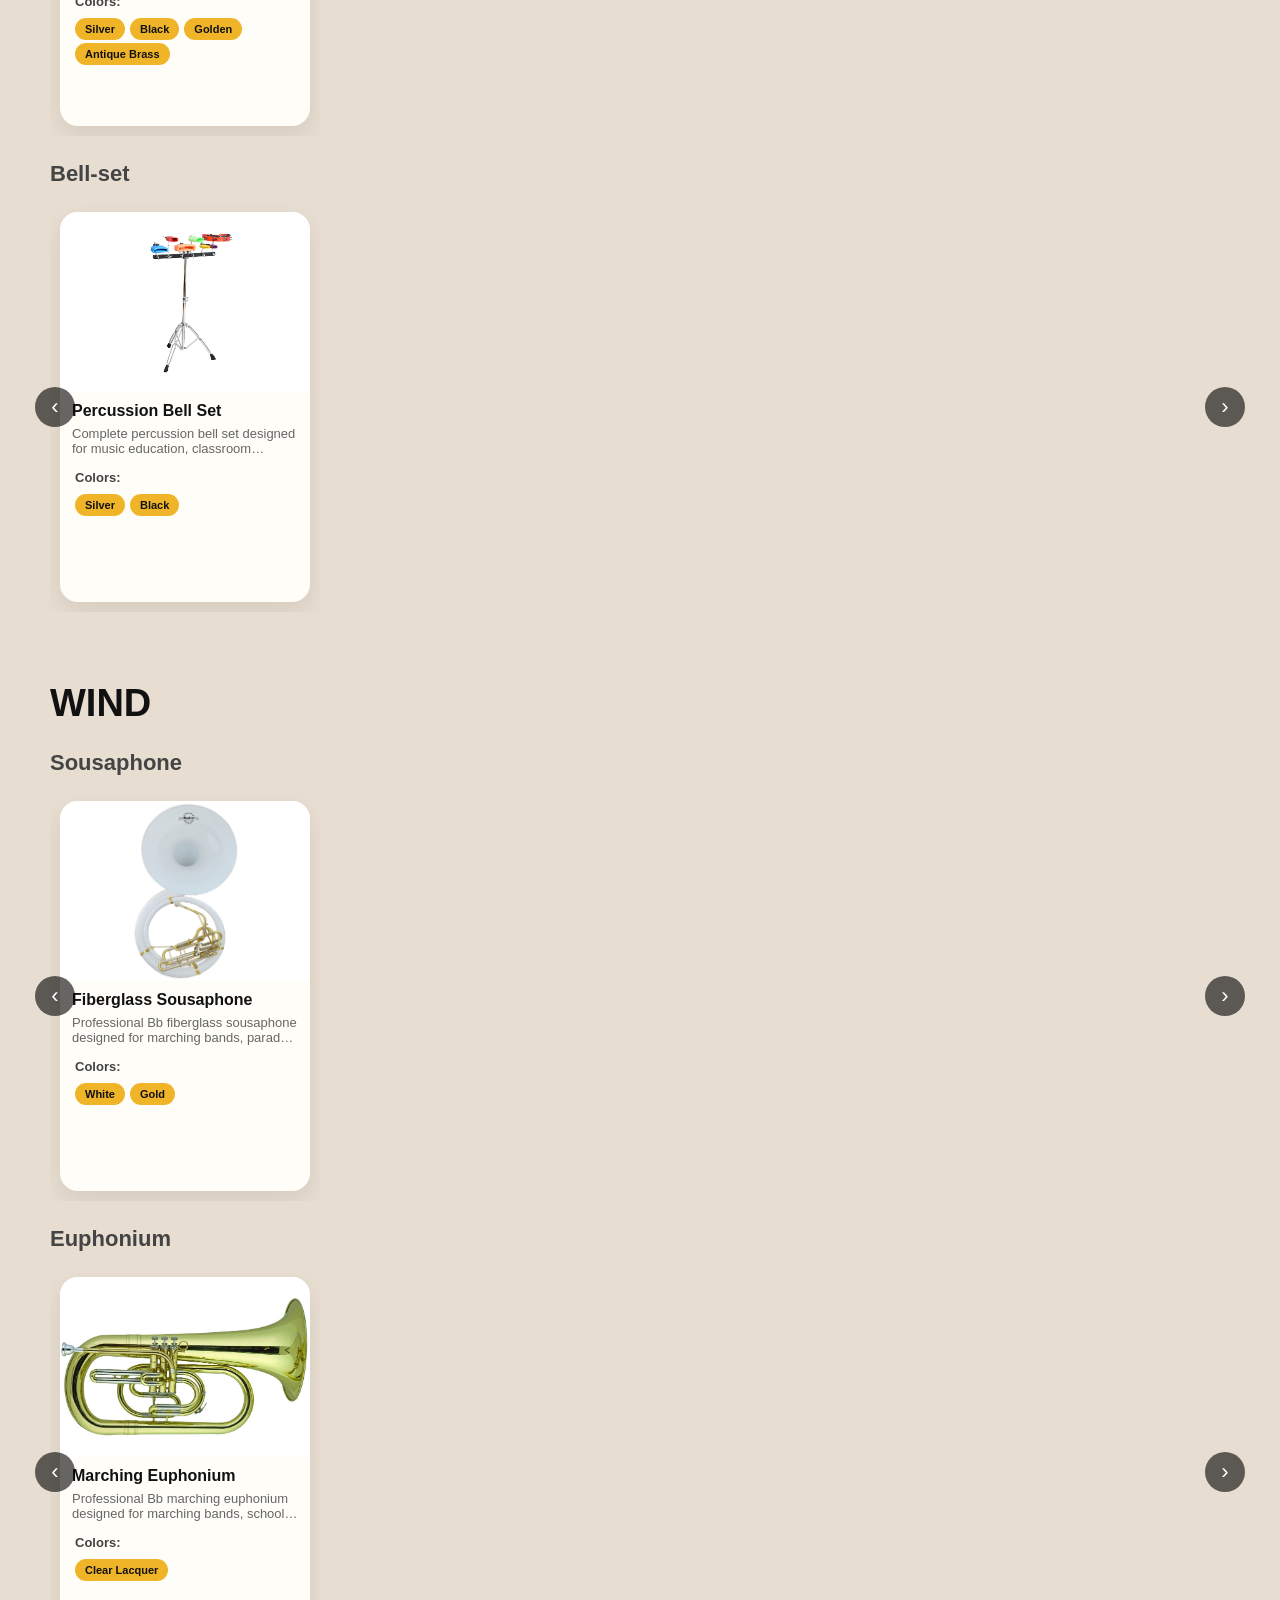
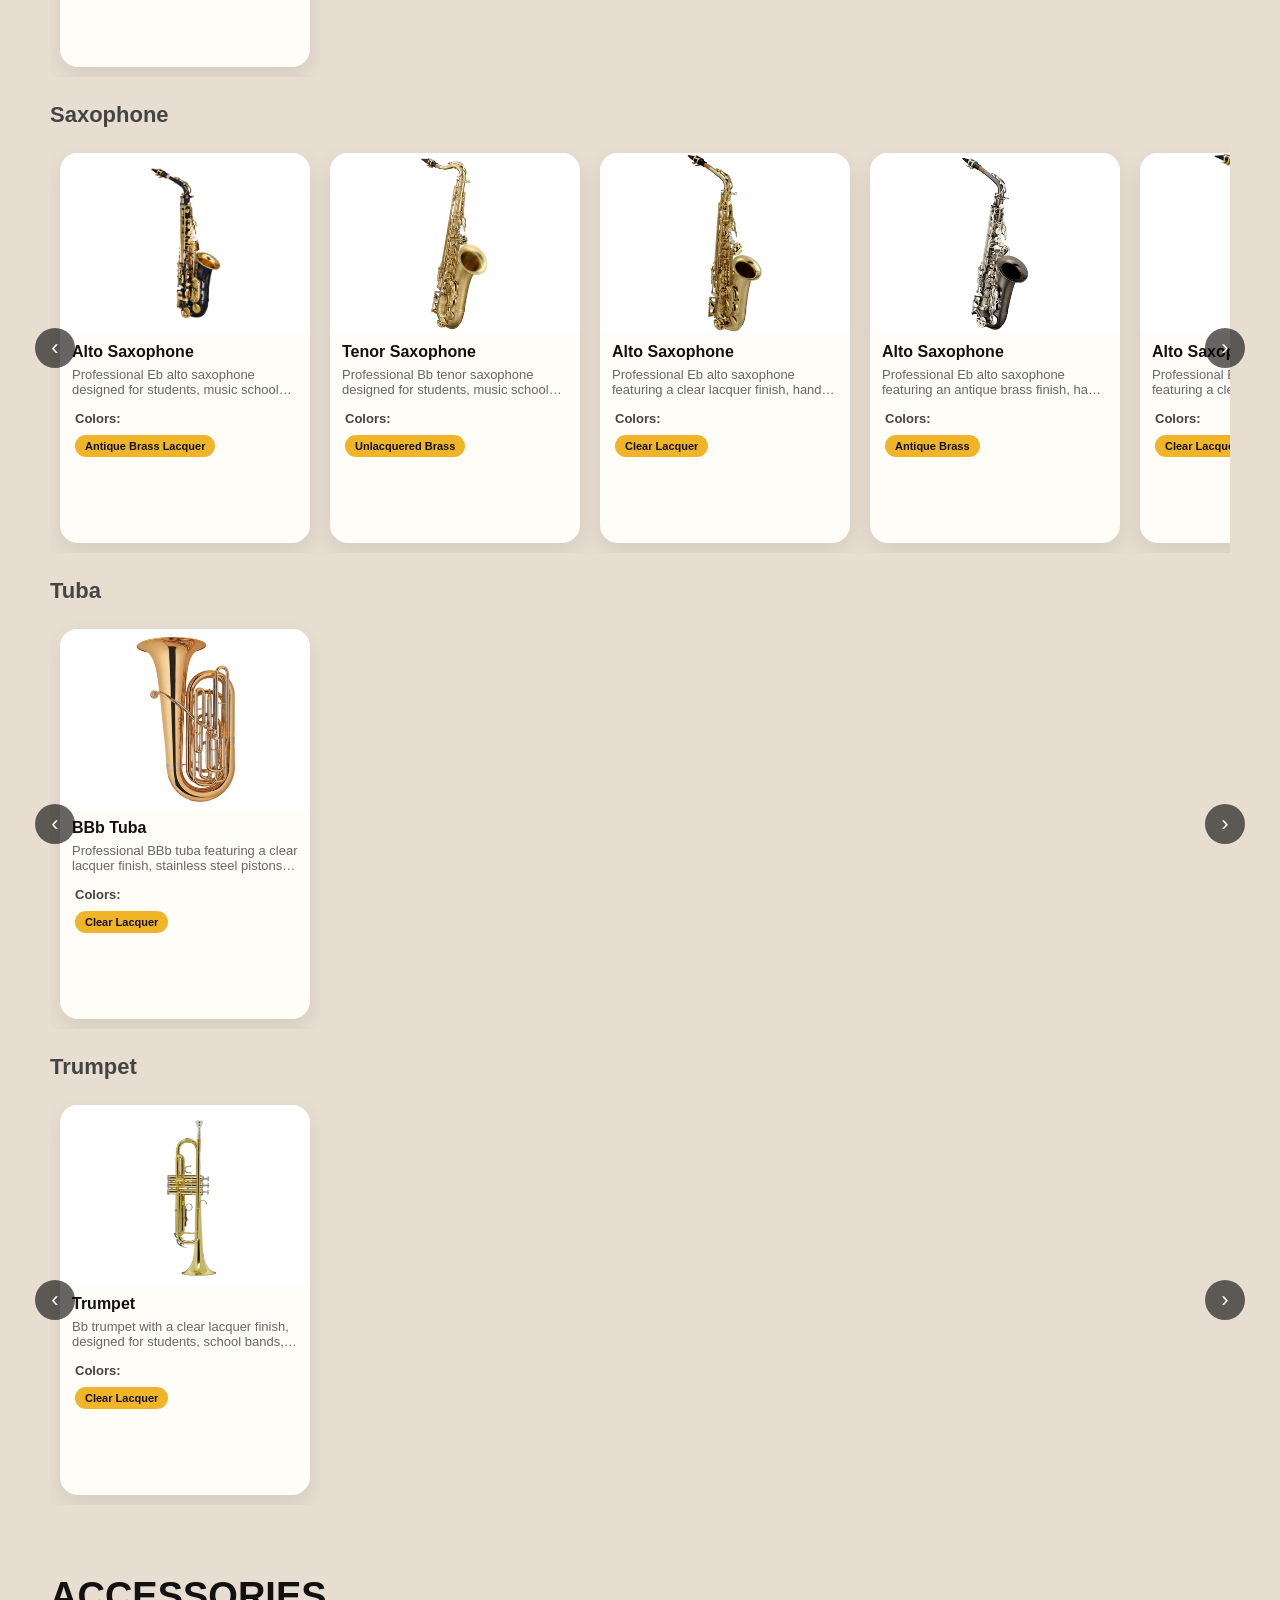
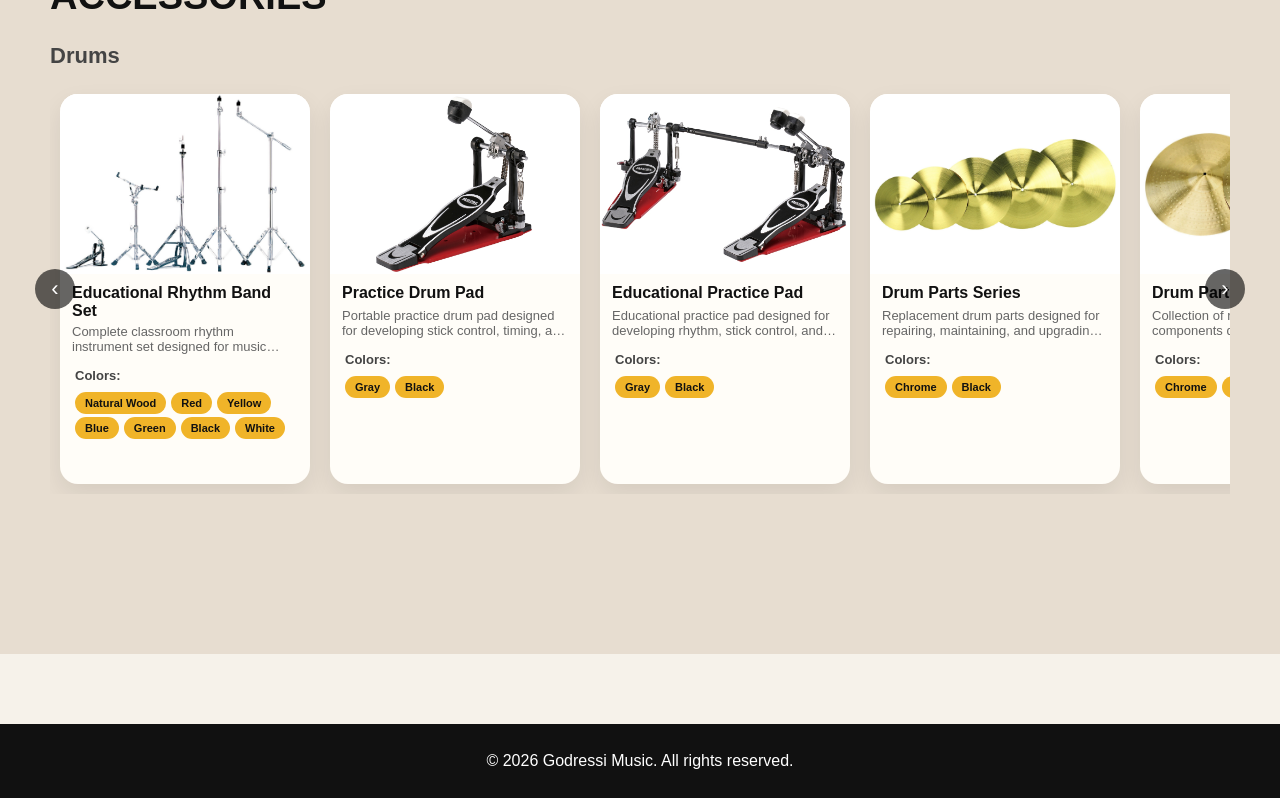
==== commit c7e9385f: "added more guitars, wind instruments, percussions..." ====
--- a/index.html
+++ b/index.html
@@ -81,7 +81,7 @@
                 <button onclick="filterProducts('violin', this)">Violins</button>
                 <button onclick="filterProducts('drums', this)">Drums</button>
                 <button onclick="filterProducts('oriental', this)">Oriental</button>
-                <button onclick="filterProducts('wind instruments', this)">Wind Instruments</button>
+                <button onclick="filterProducts('wind', this)">Wind Instruments</button>
                 <button onclick="filterProducts('percussion', this)">Percussion</button>
                 <button onclick="filterProducts('accessories', this)">Accessories</button>
             </div>
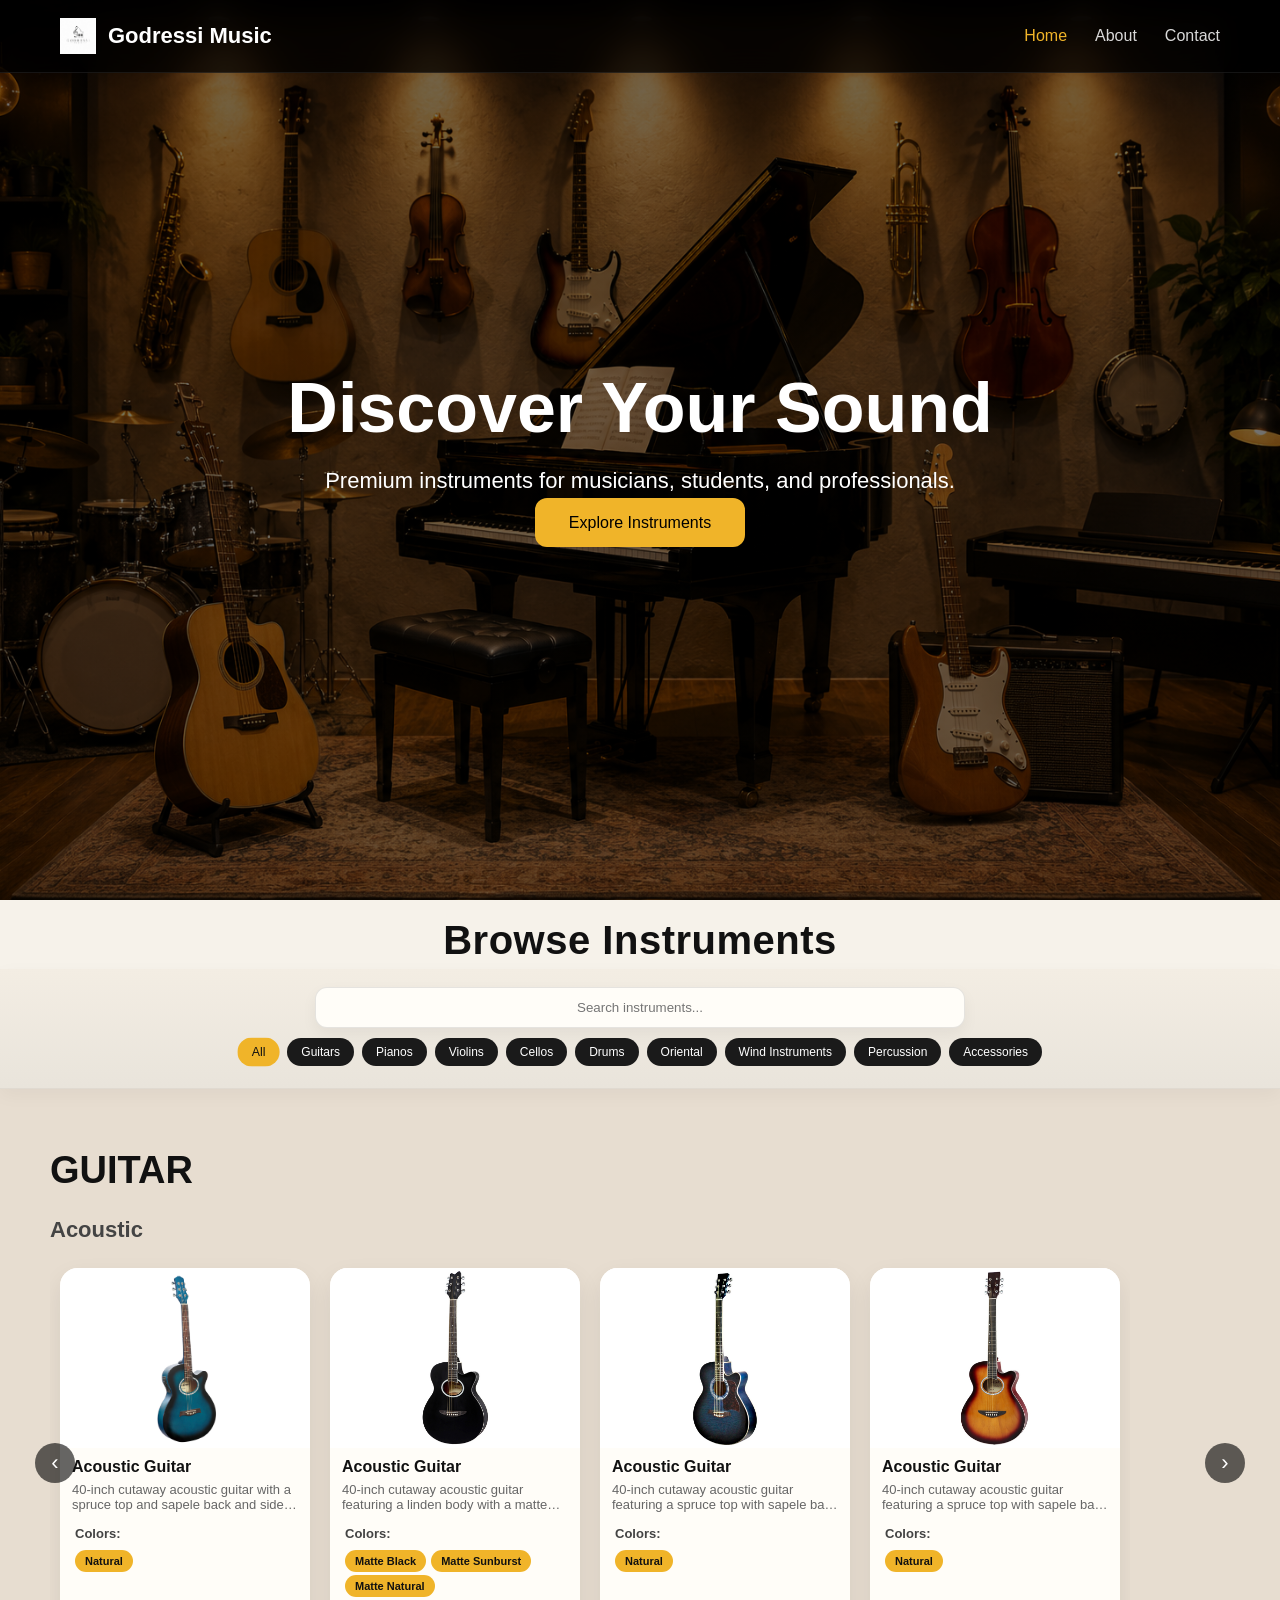
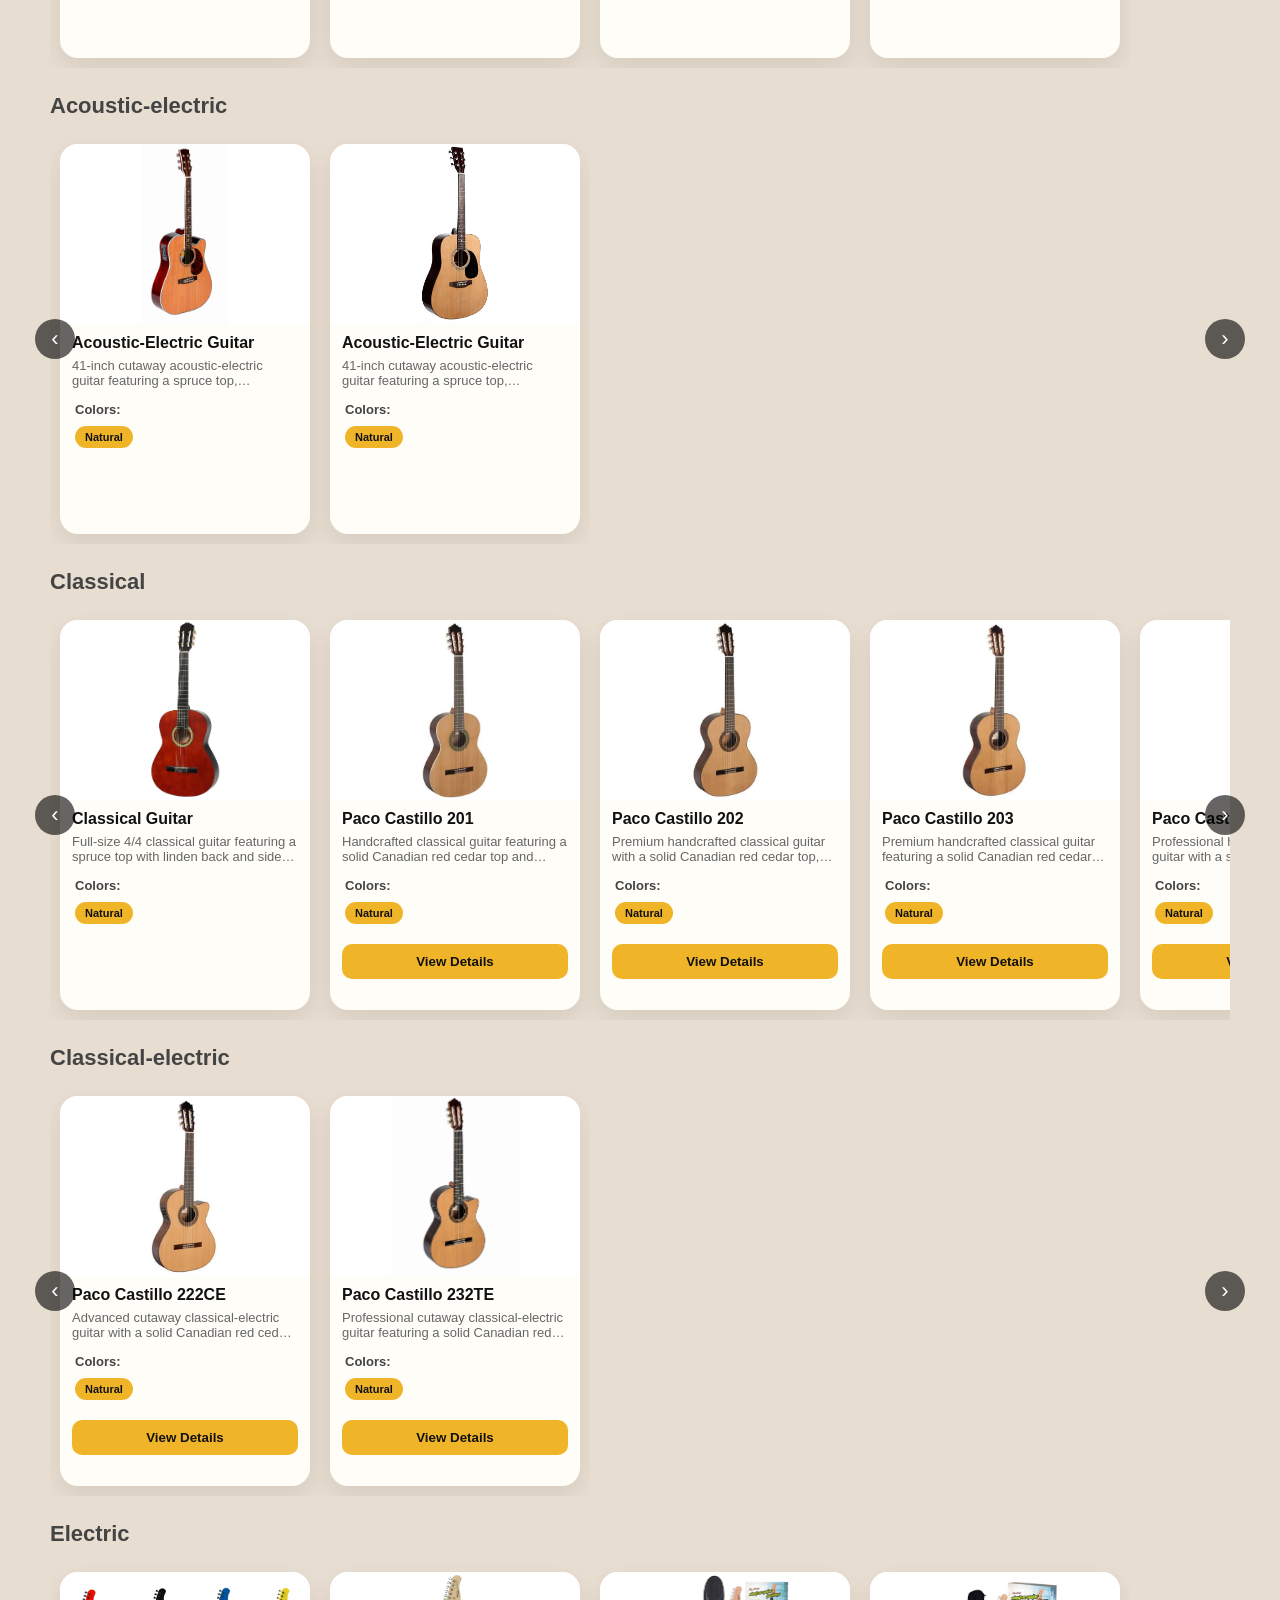
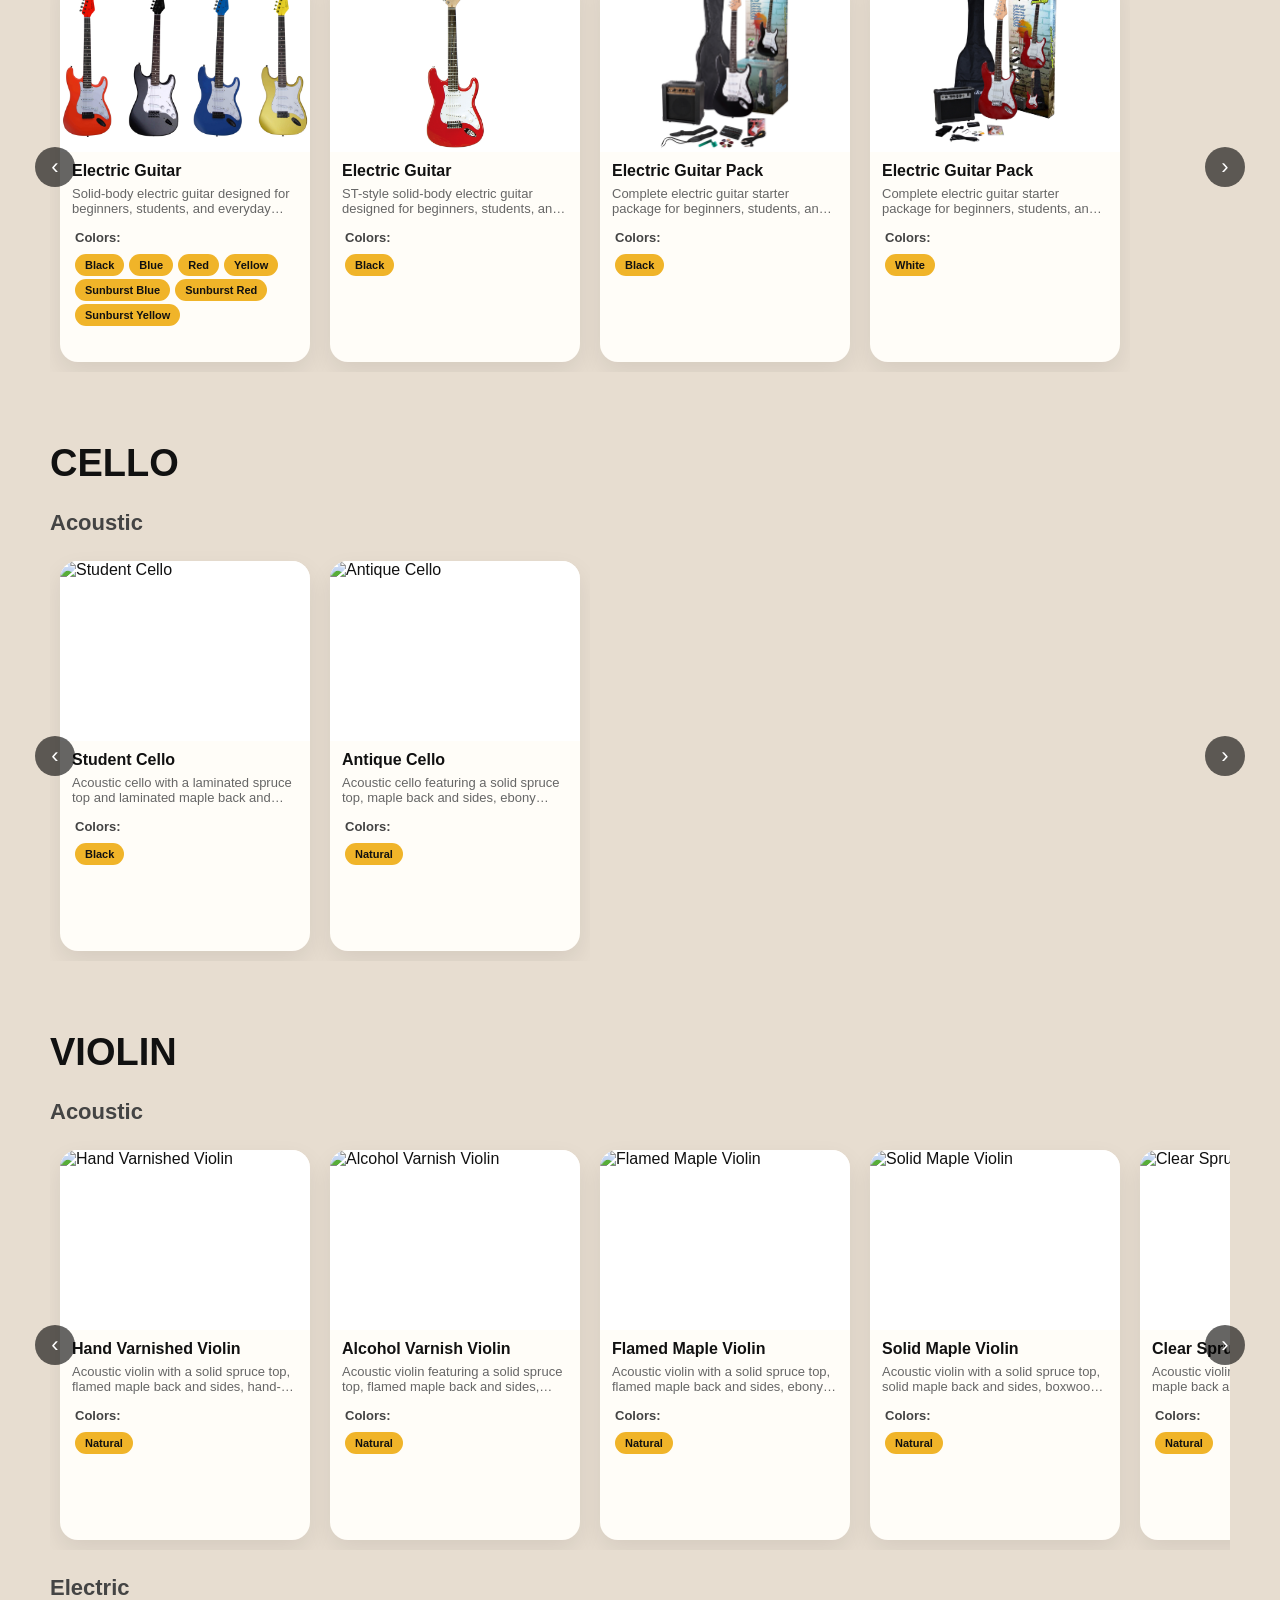
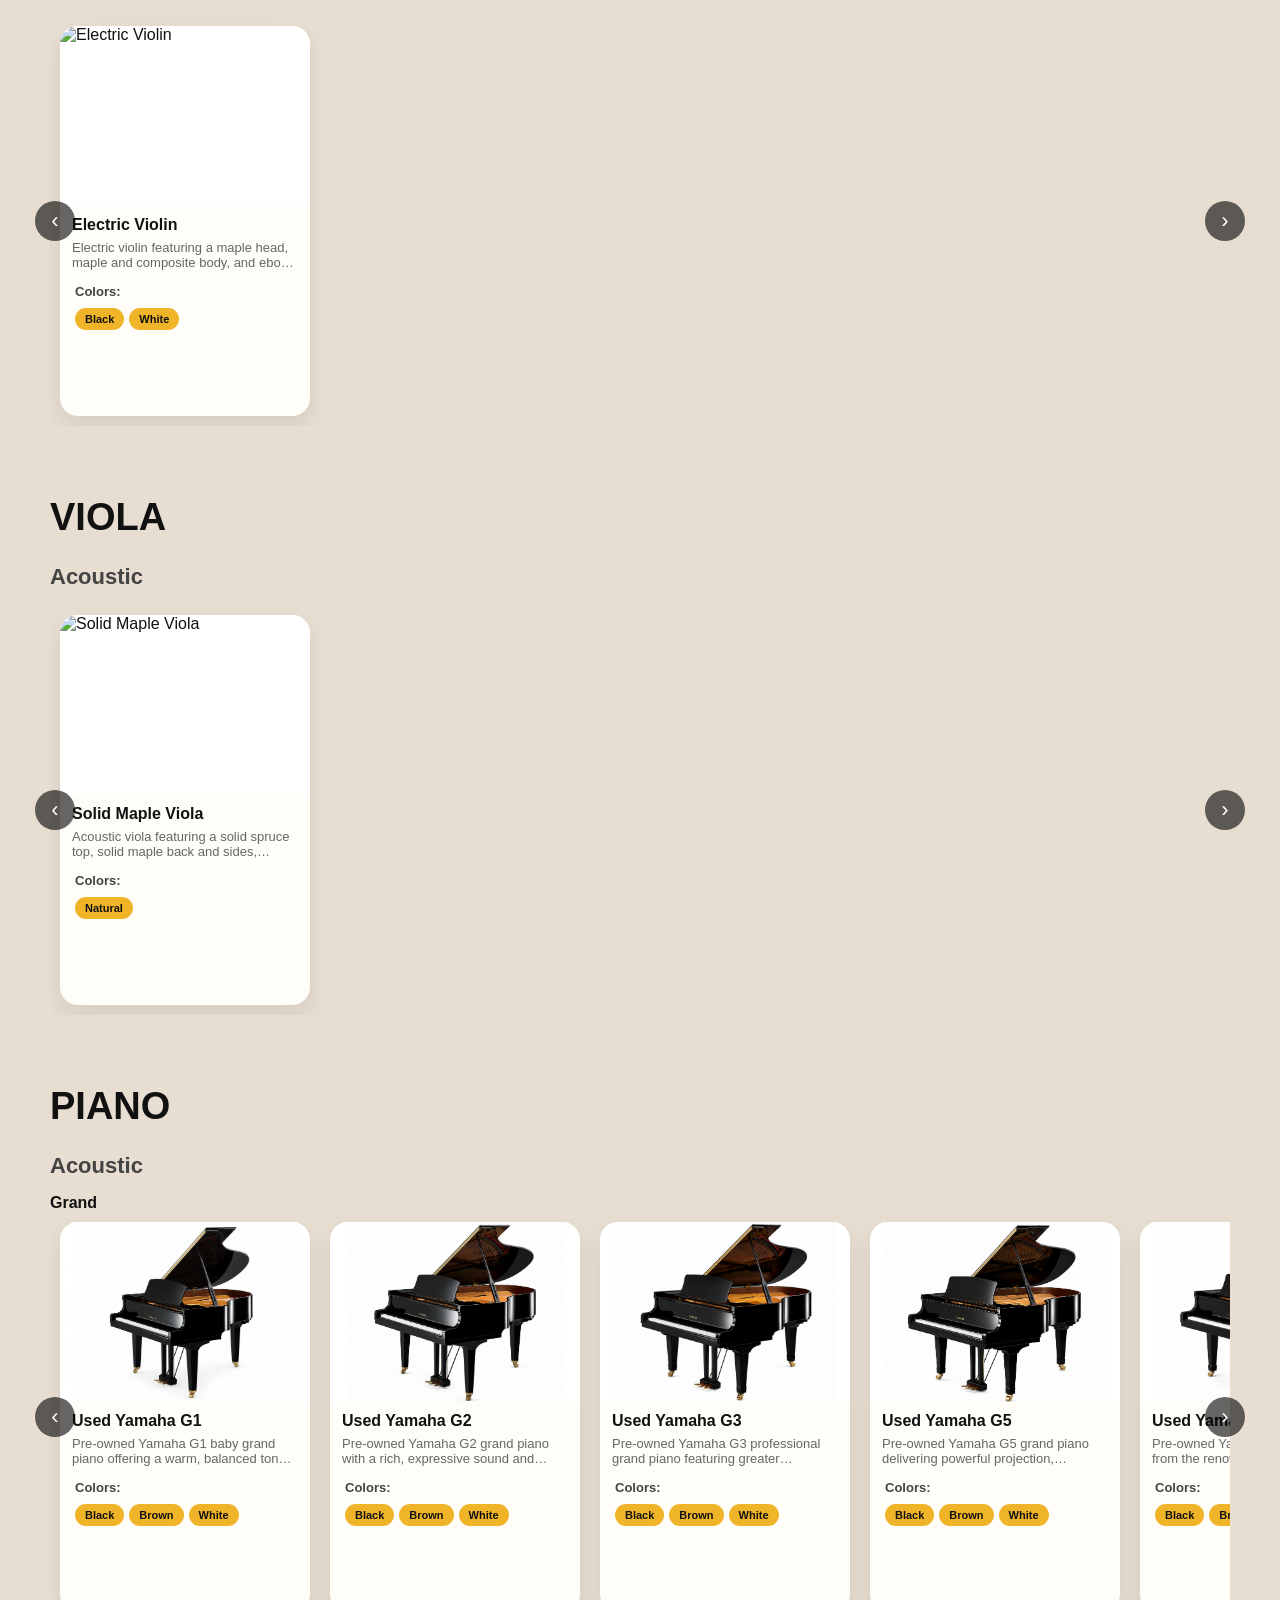
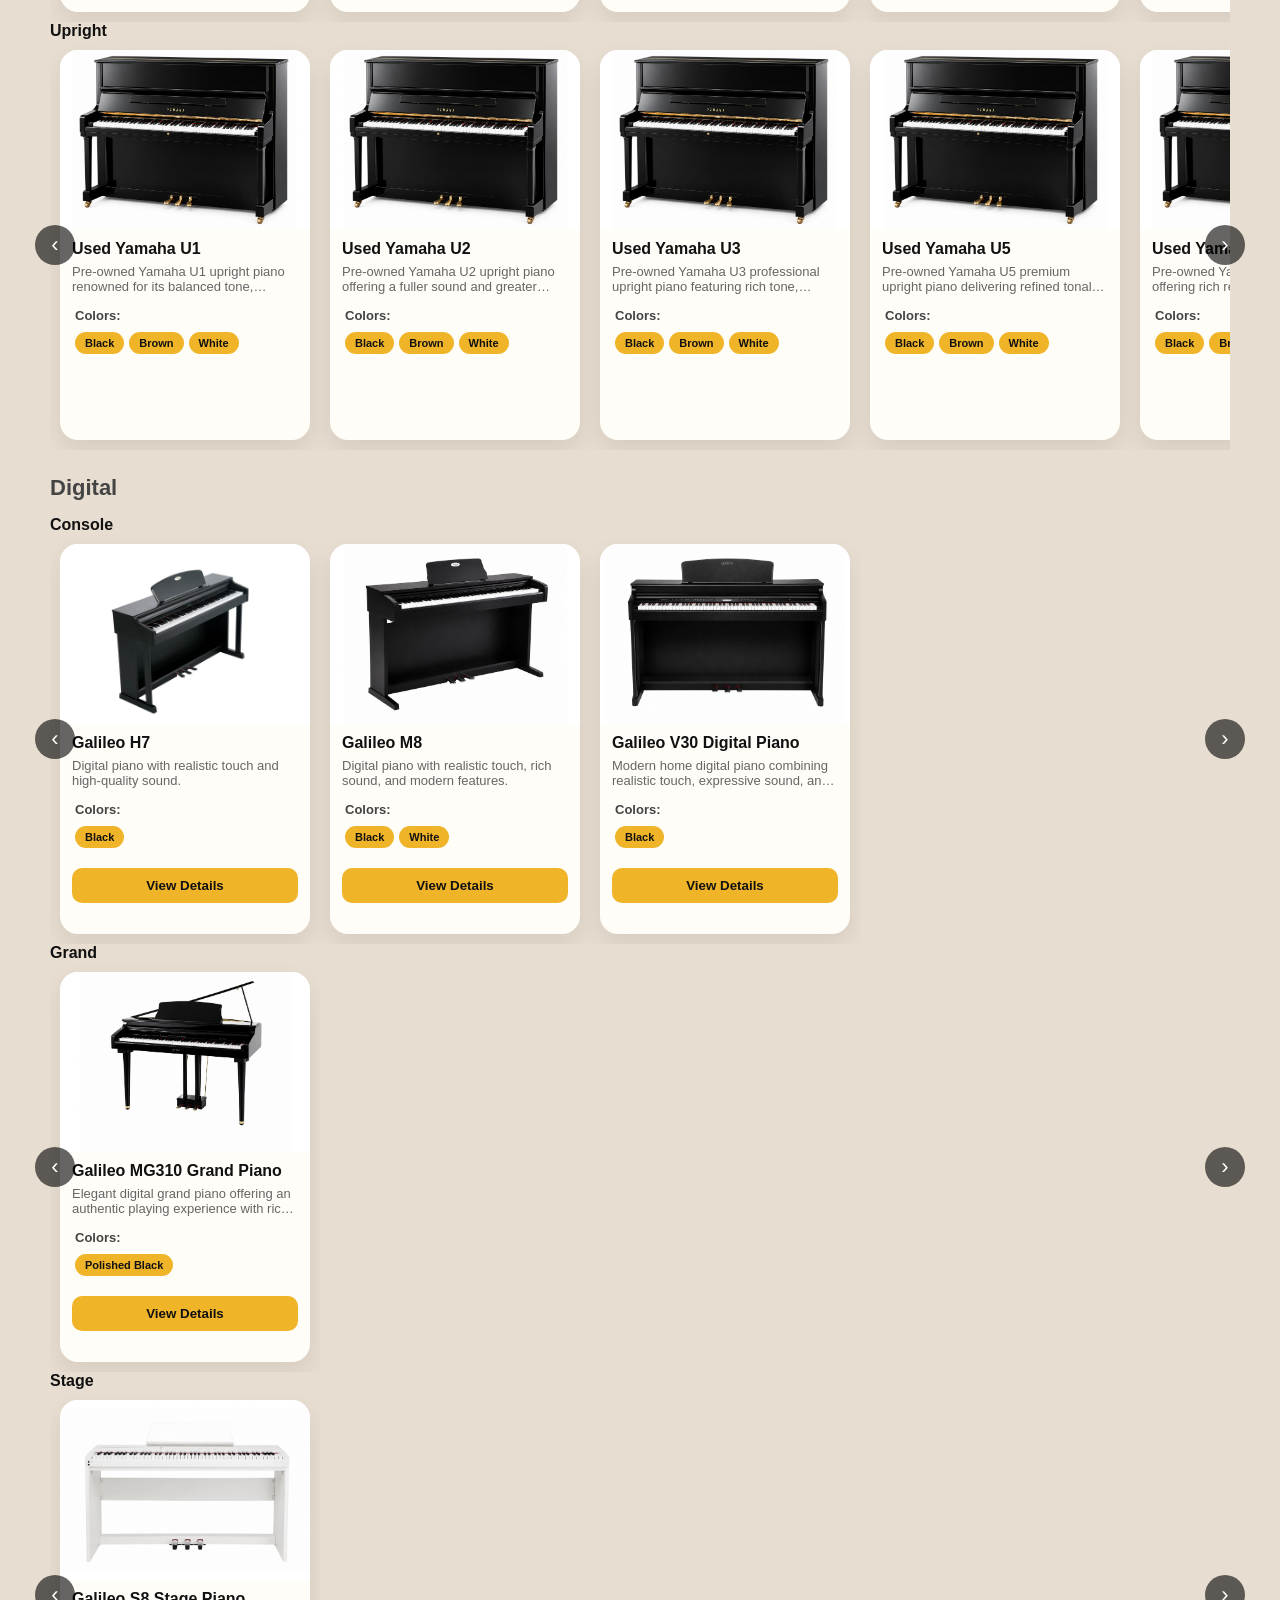
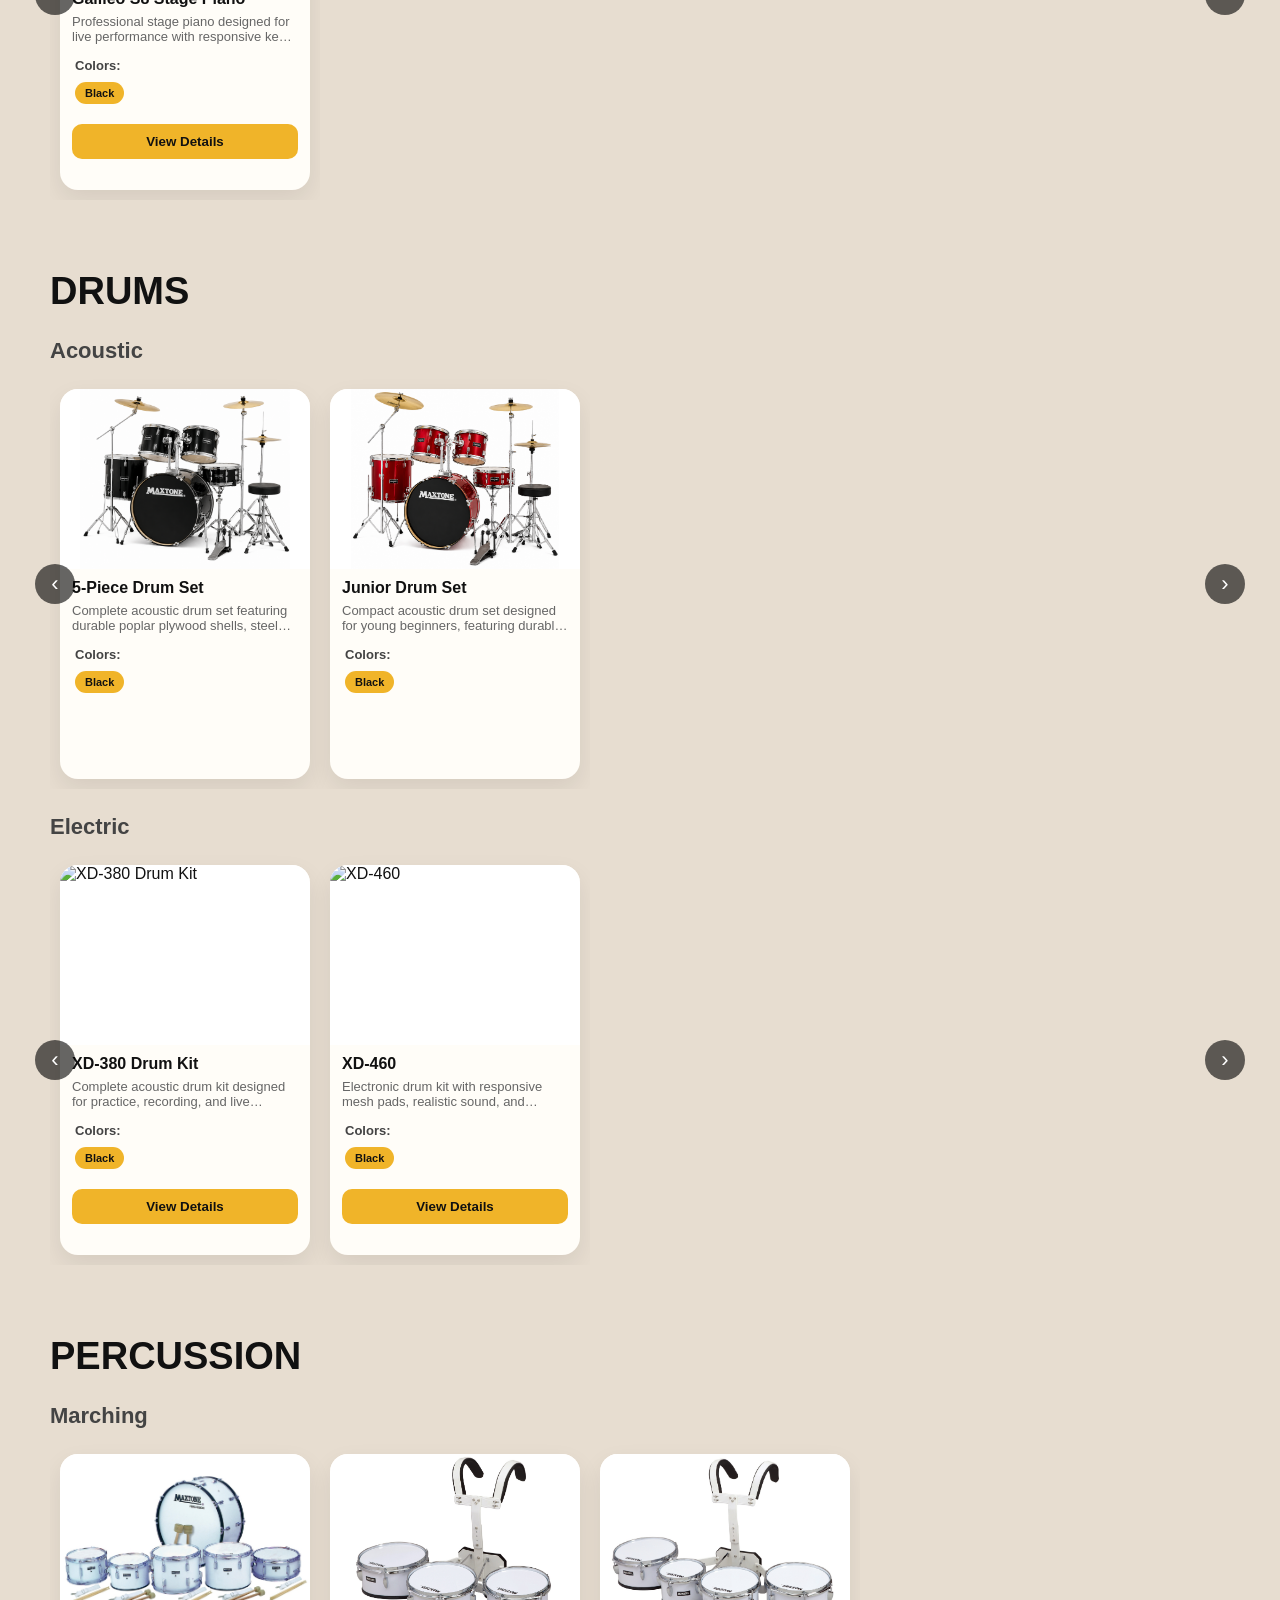
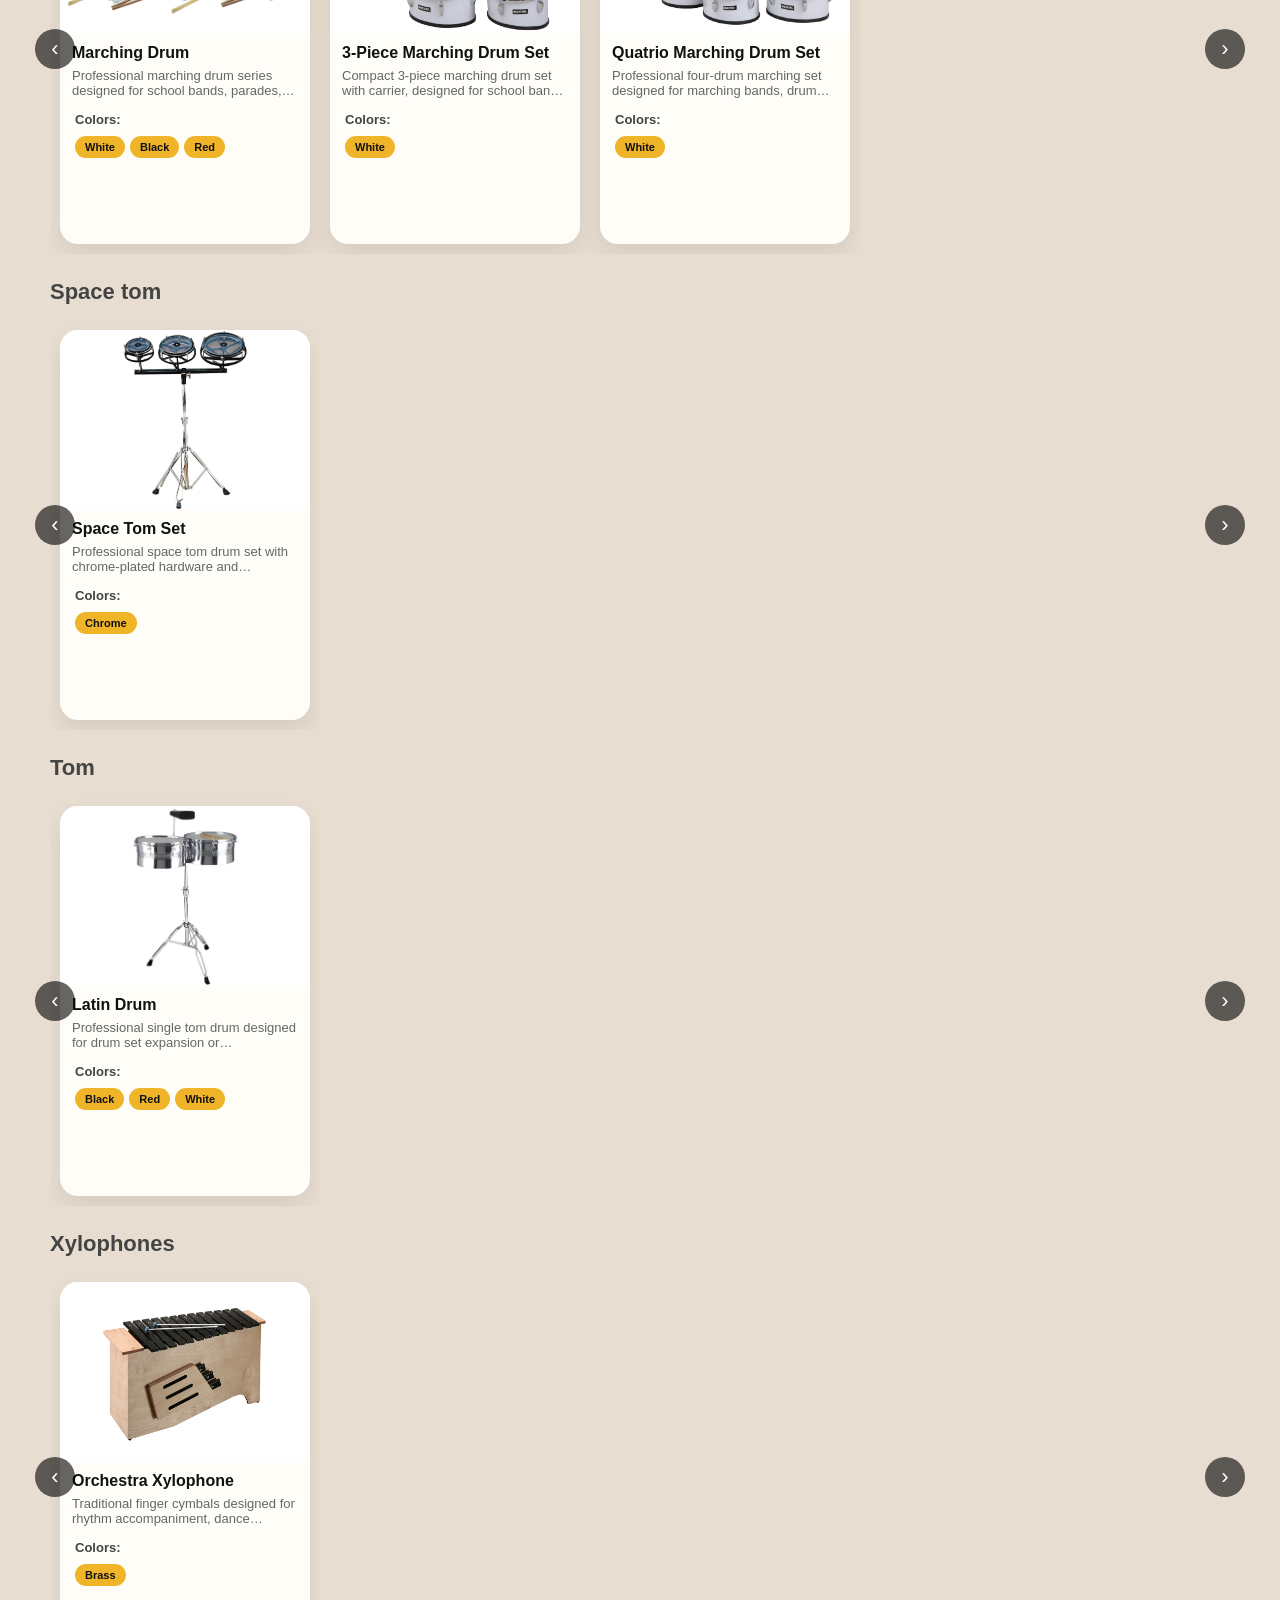
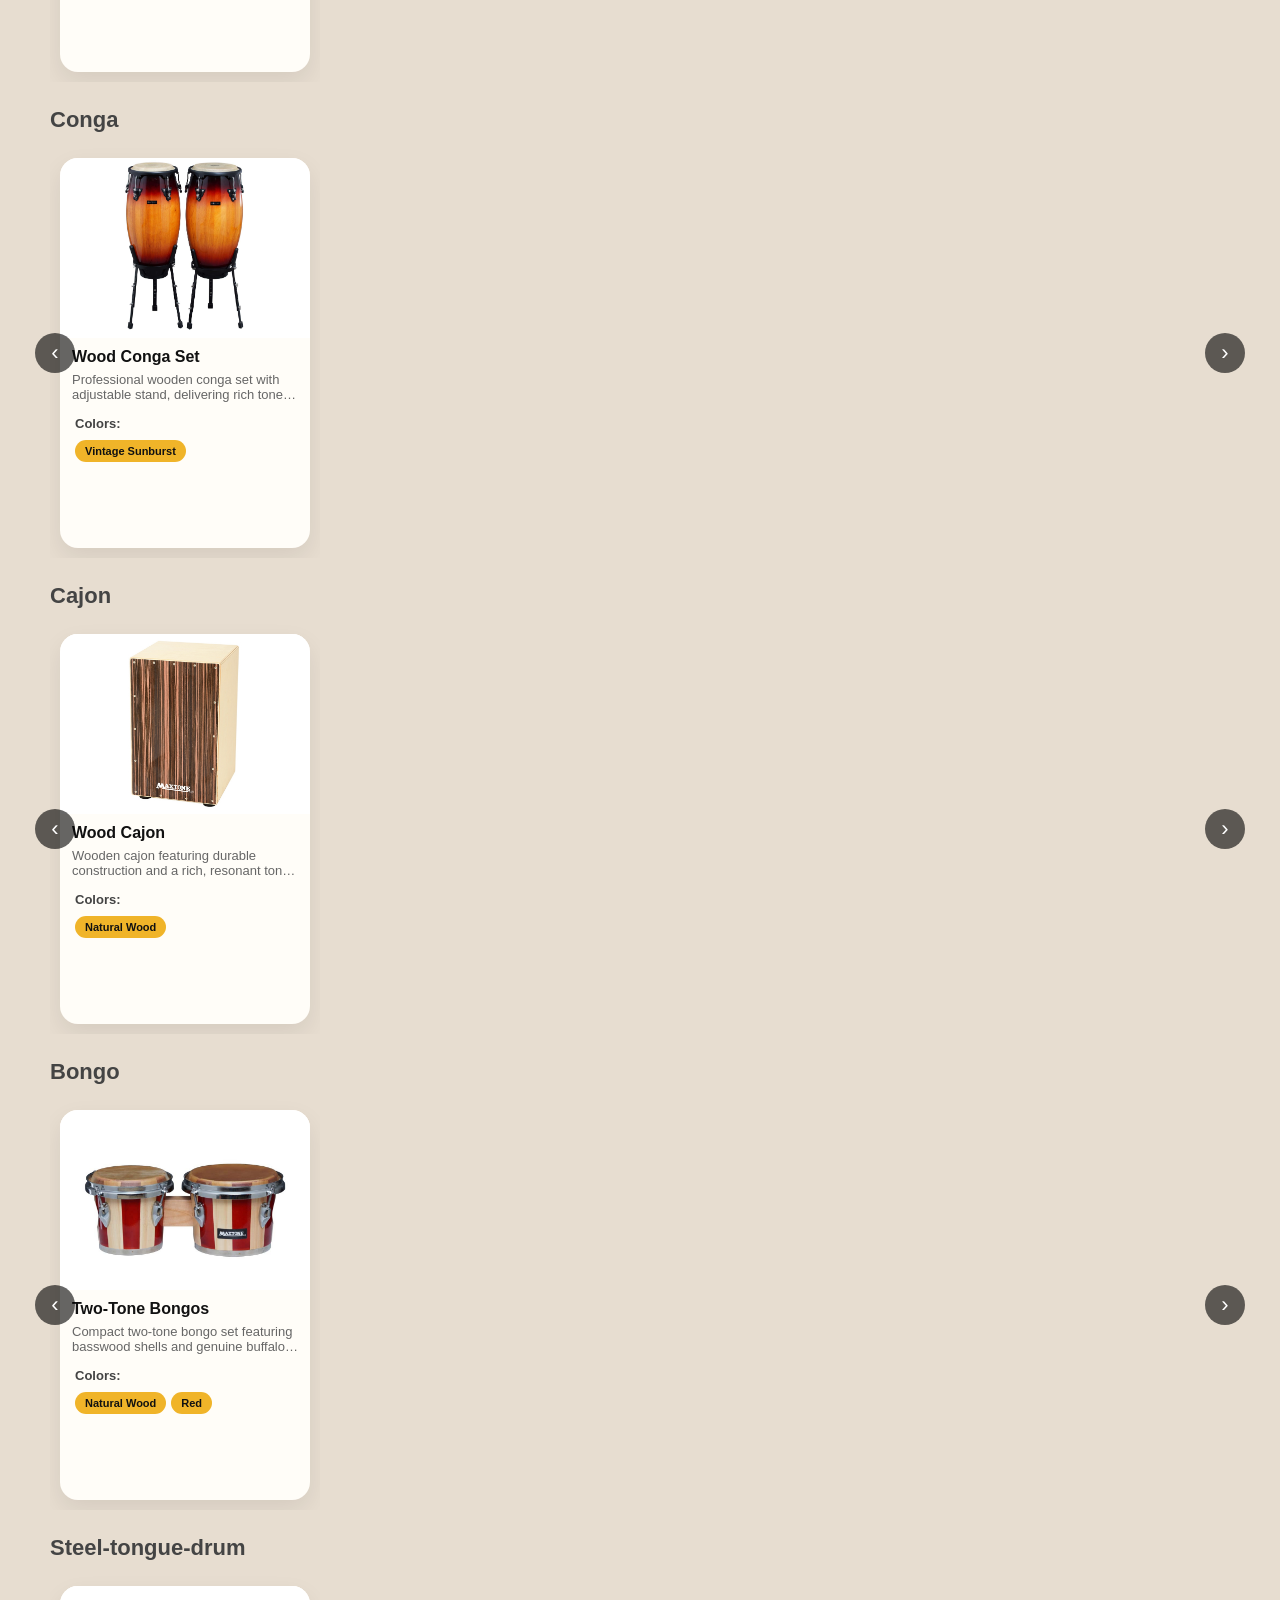
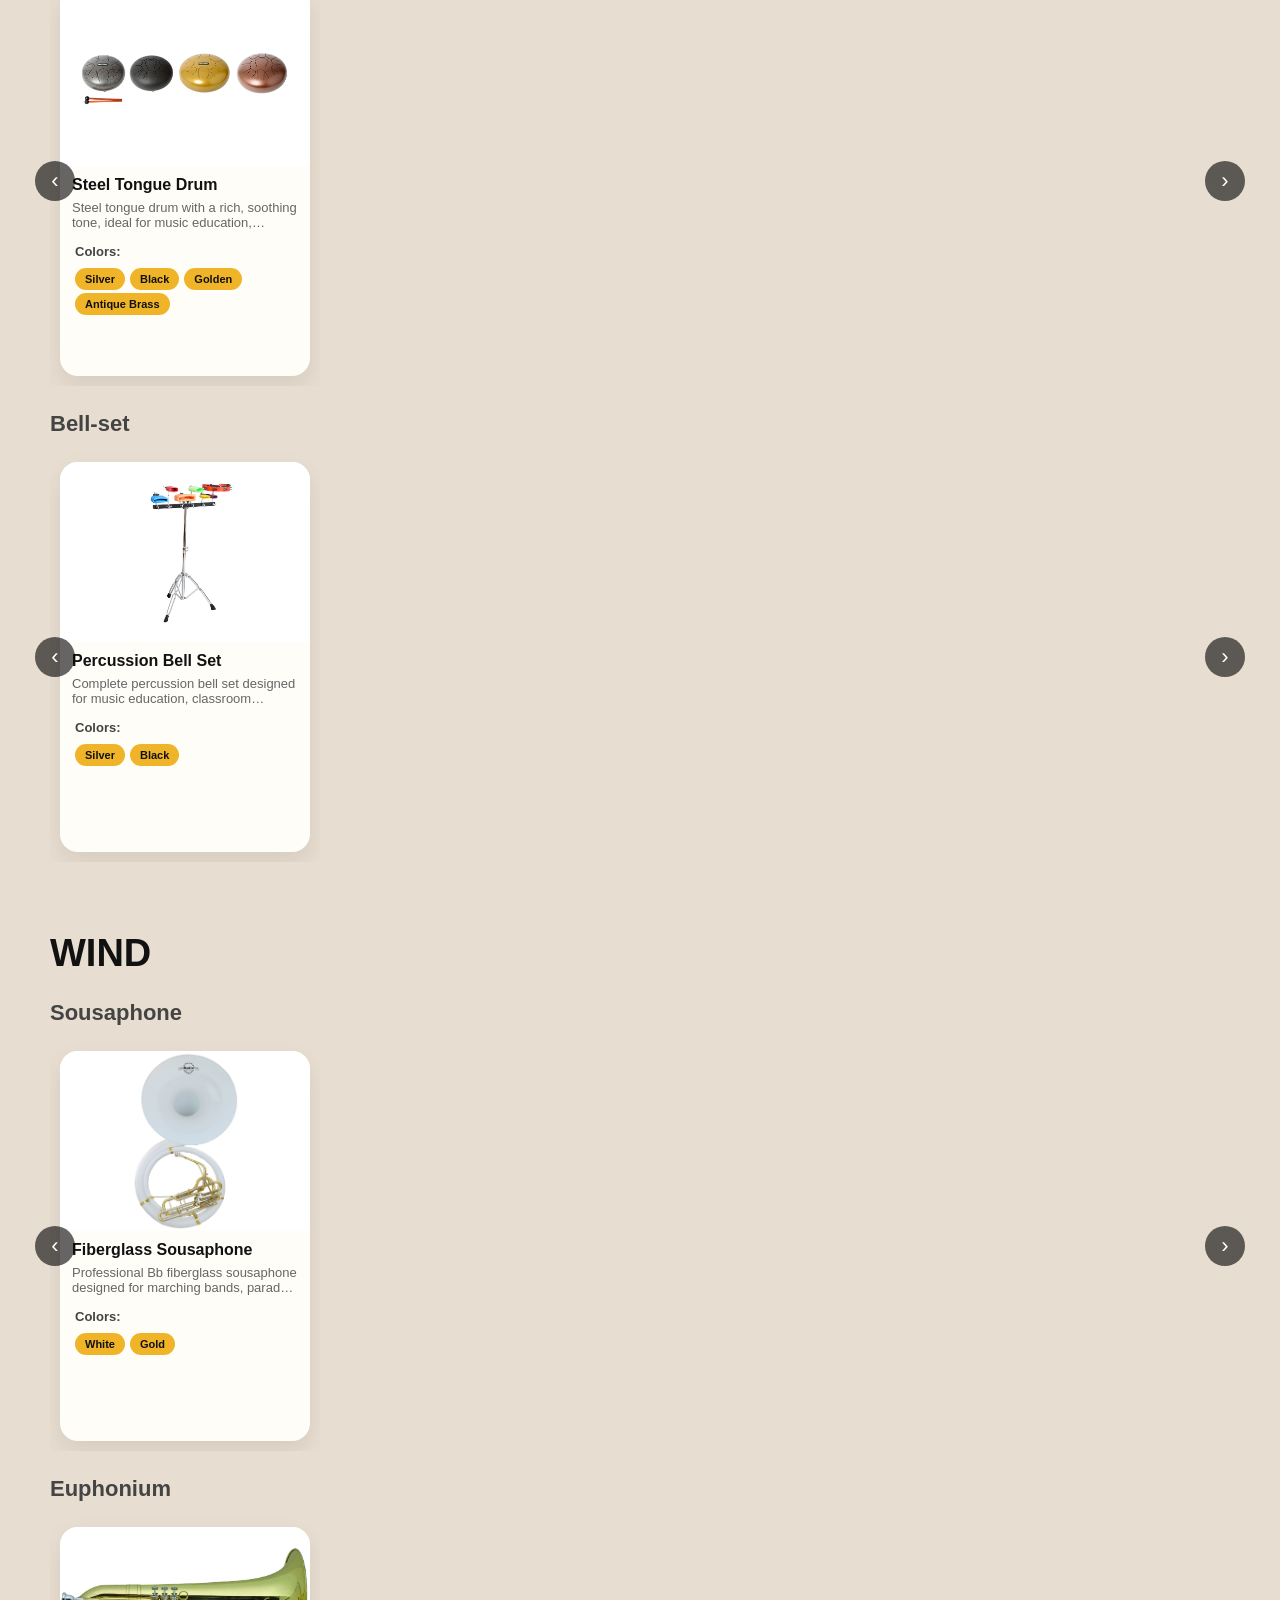
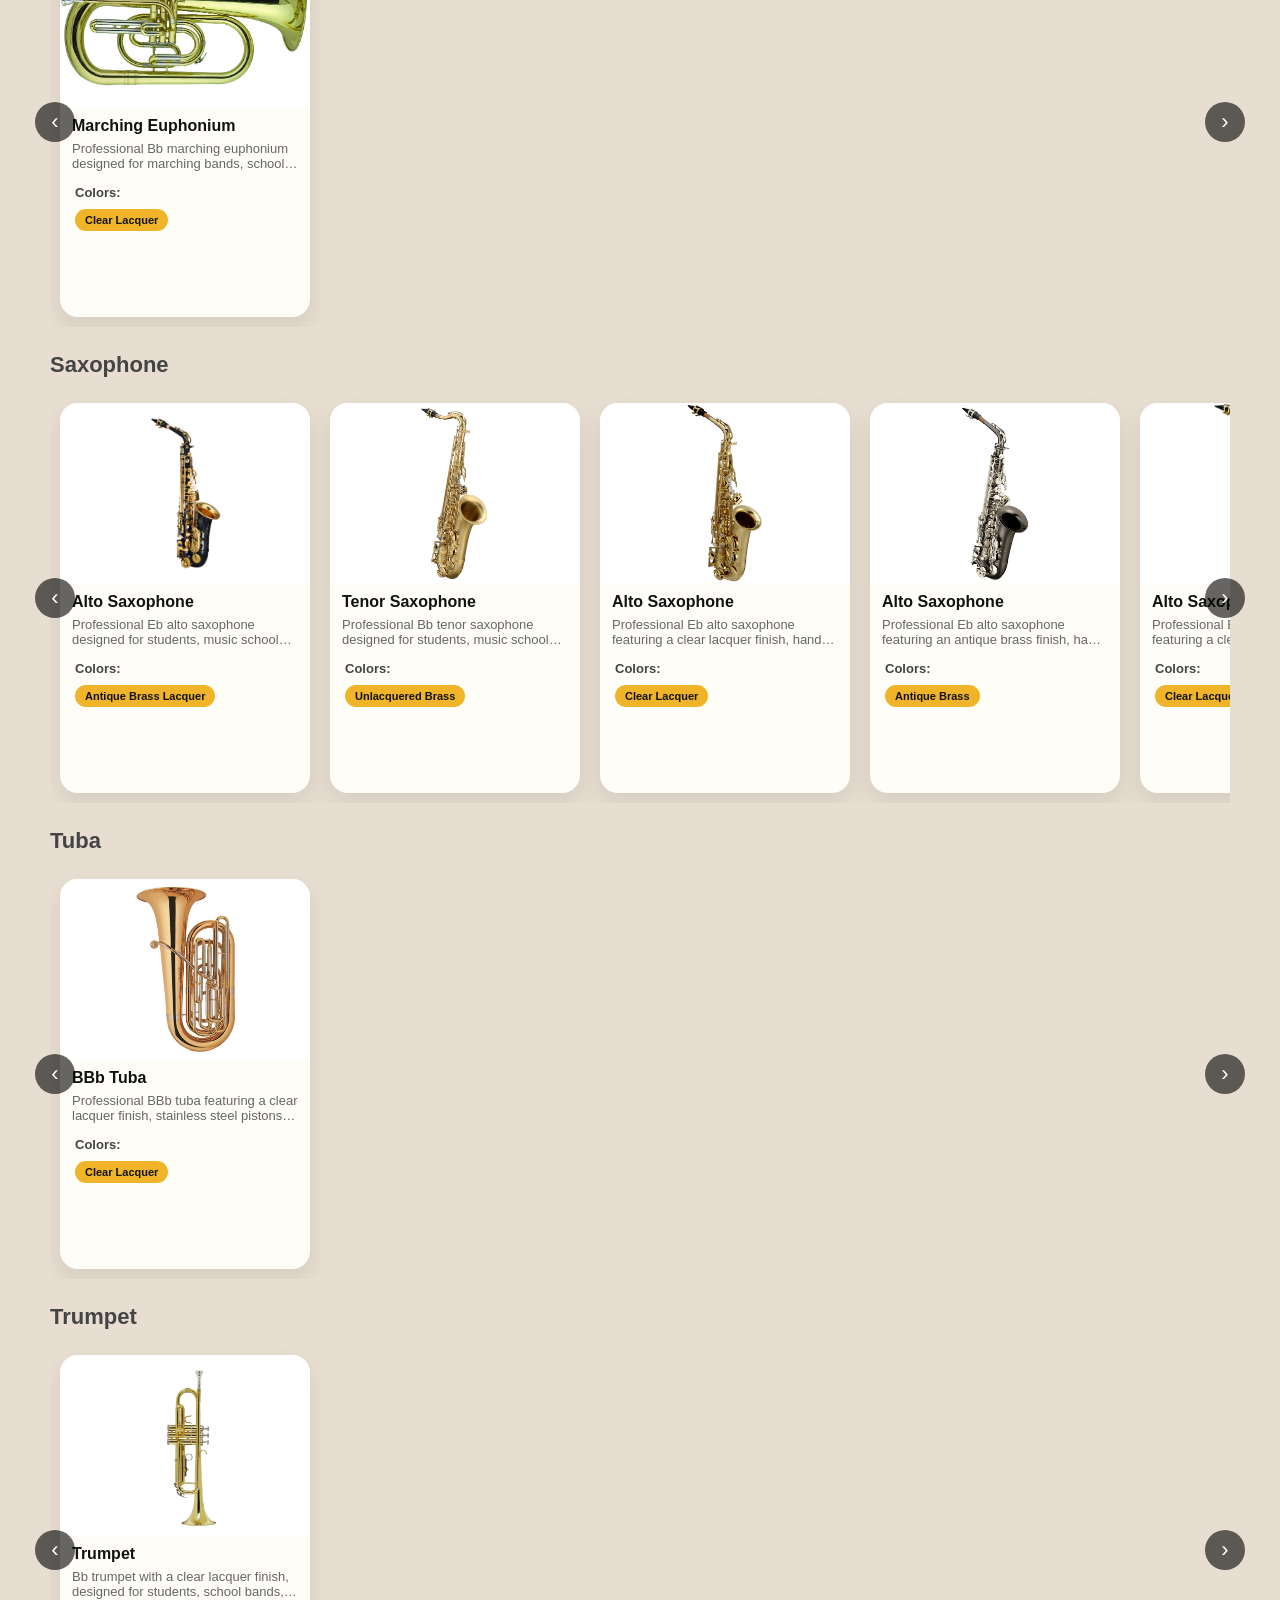
==== commit 2a7dd70d: "little update" ====
--- a/index.html
+++ b/index.html
@@ -79,6 +79,7 @@
                 <button onclick="filterProducts('guitar', this)">Guitars</button>
                 <button onclick="filterProducts('piano', this)">Pianos</button>
                 <button onclick="filterProducts('violin', this)">Violins</button>
+                <button onclick="filterProducts('cello', this)">Cellos</button>
                 <button onclick="filterProducts('drums', this)">Drums</button>
                 <button onclick="filterProducts('oriental', this)">Oriental</button>
                 <button onclick="filterProducts('wind', this)">Wind Instruments</button>
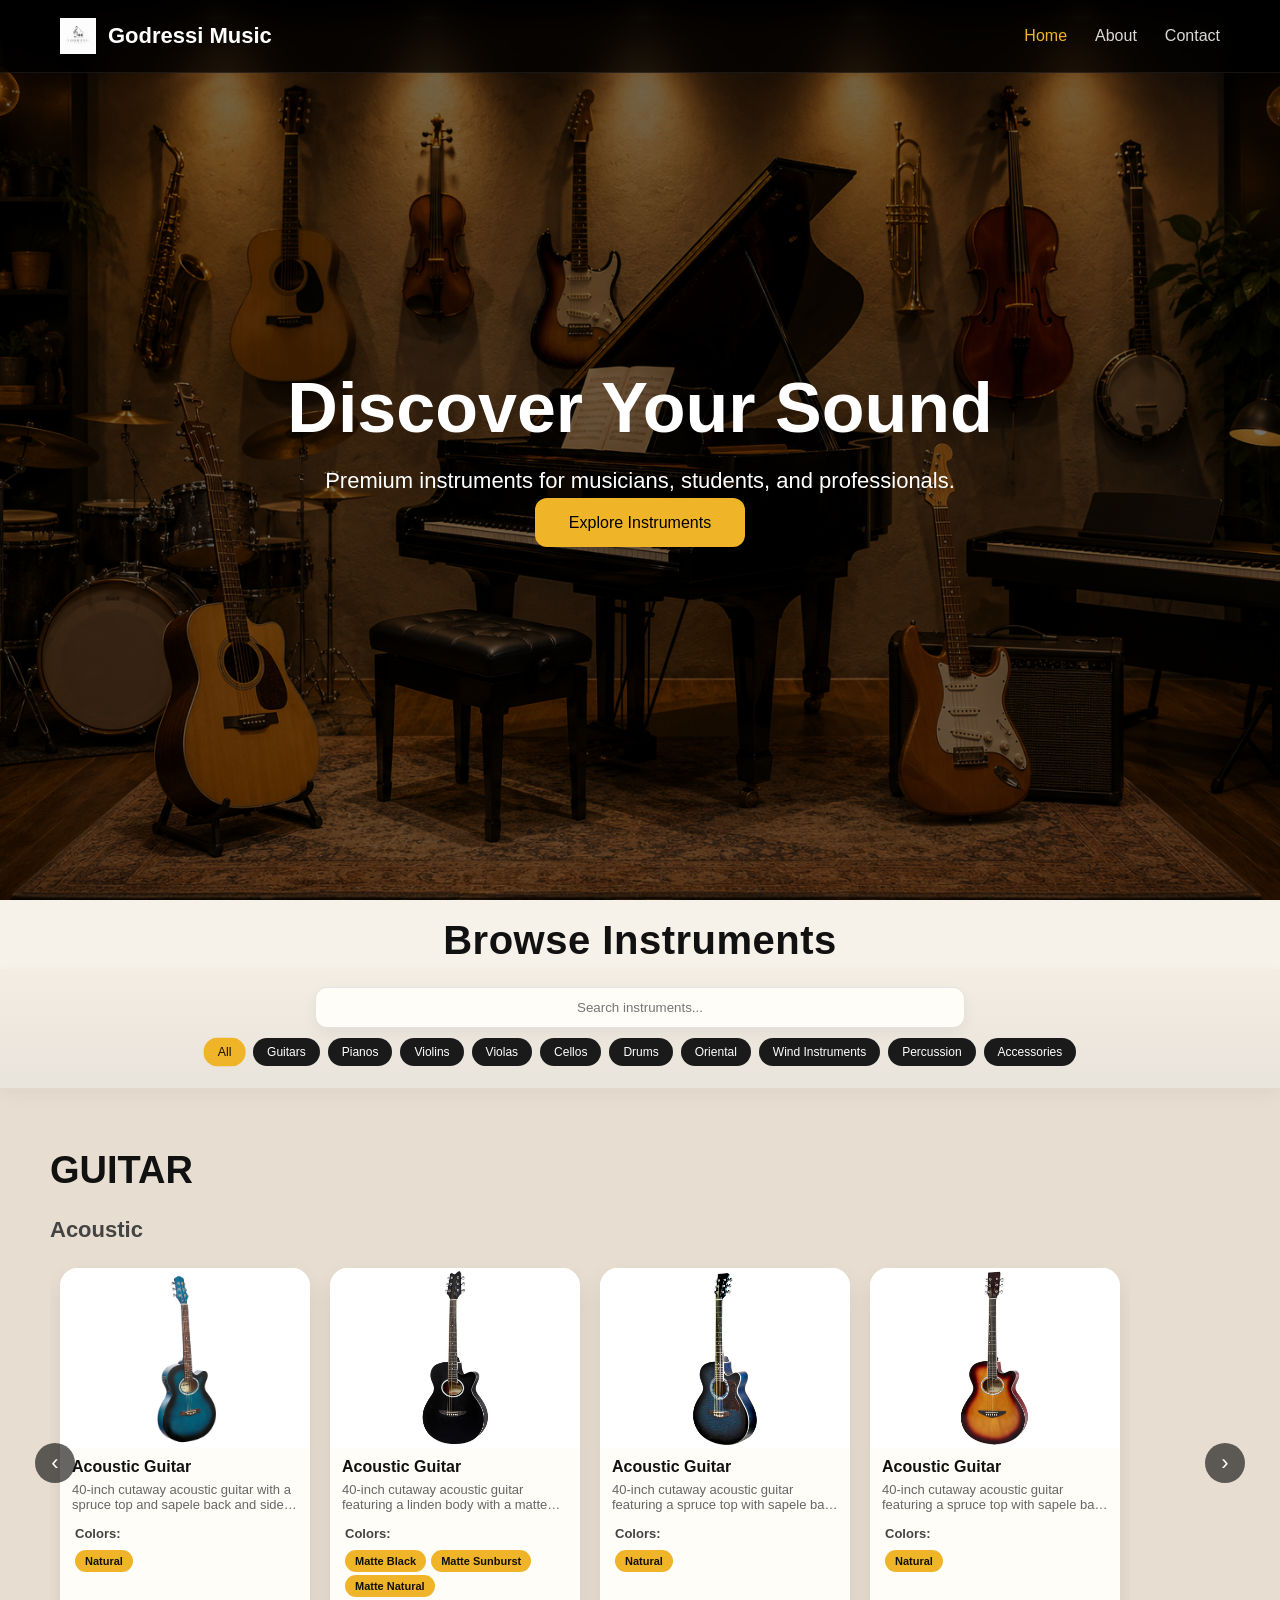
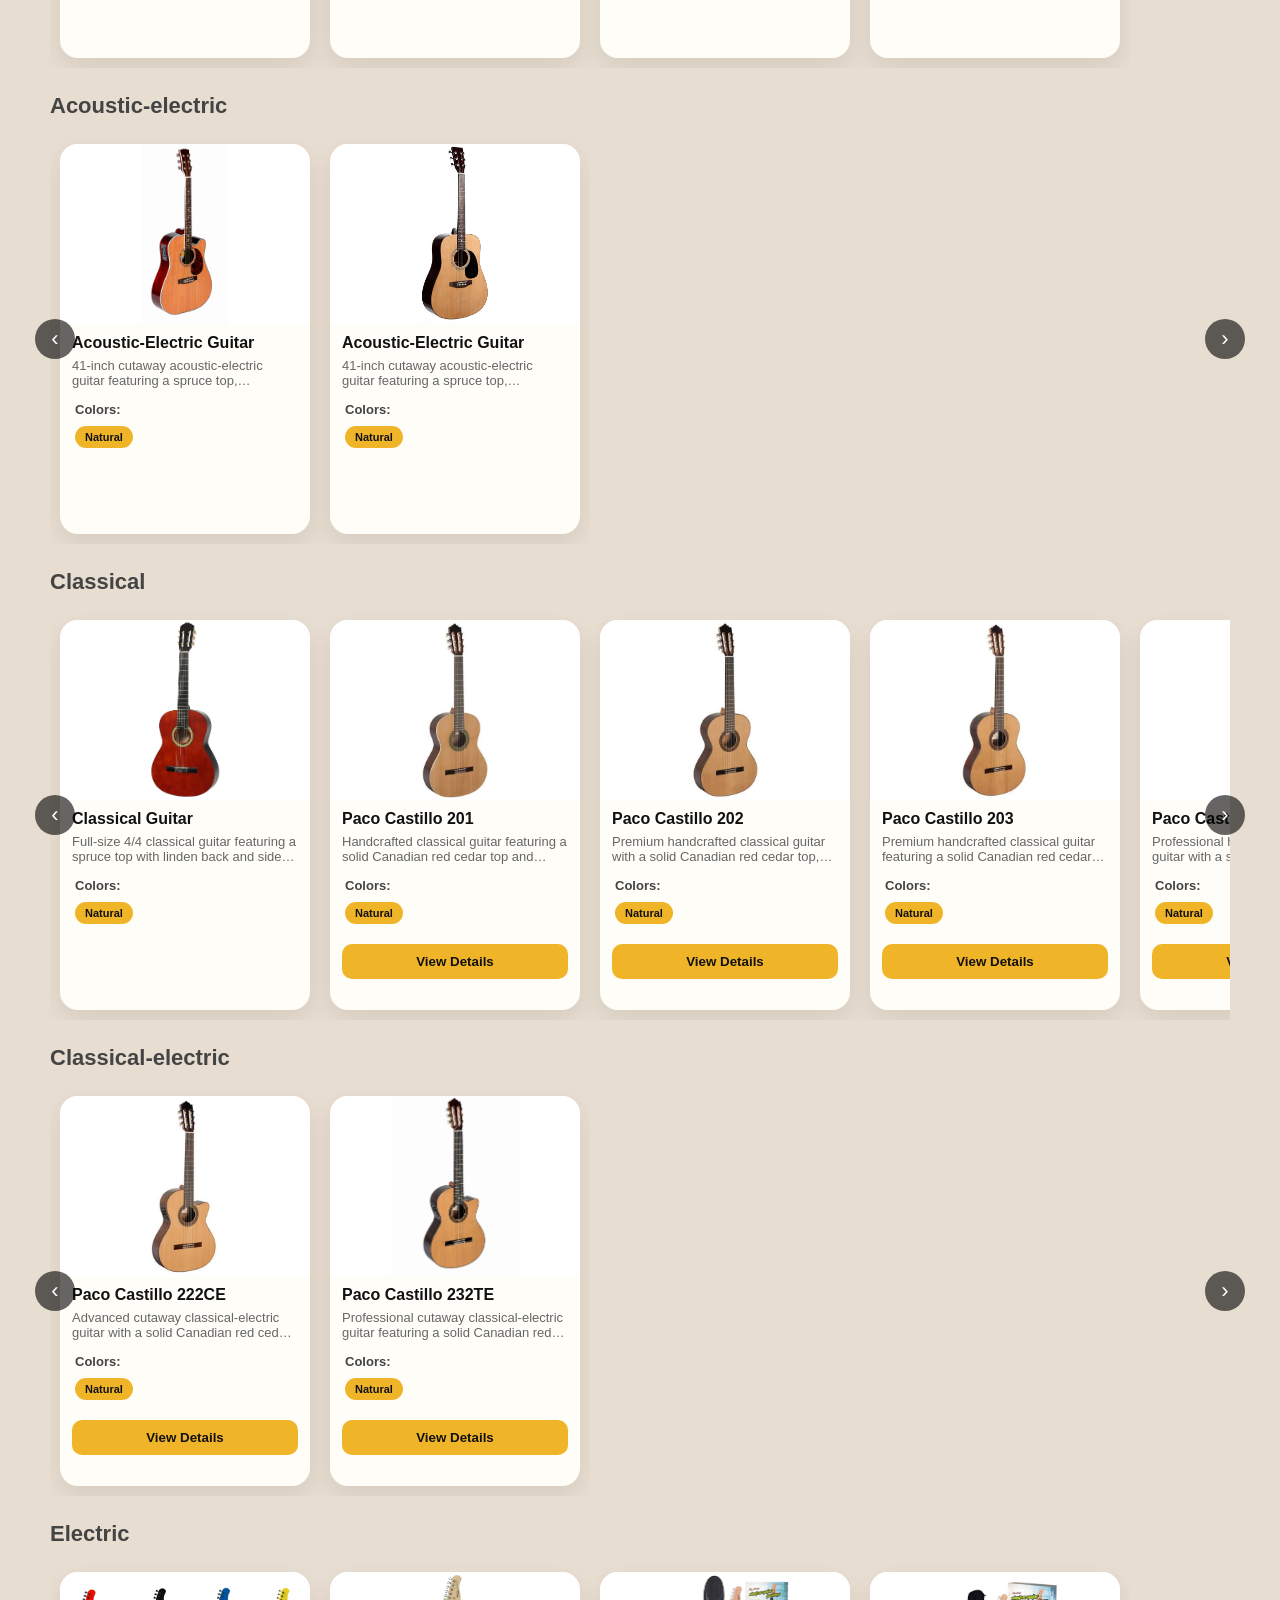
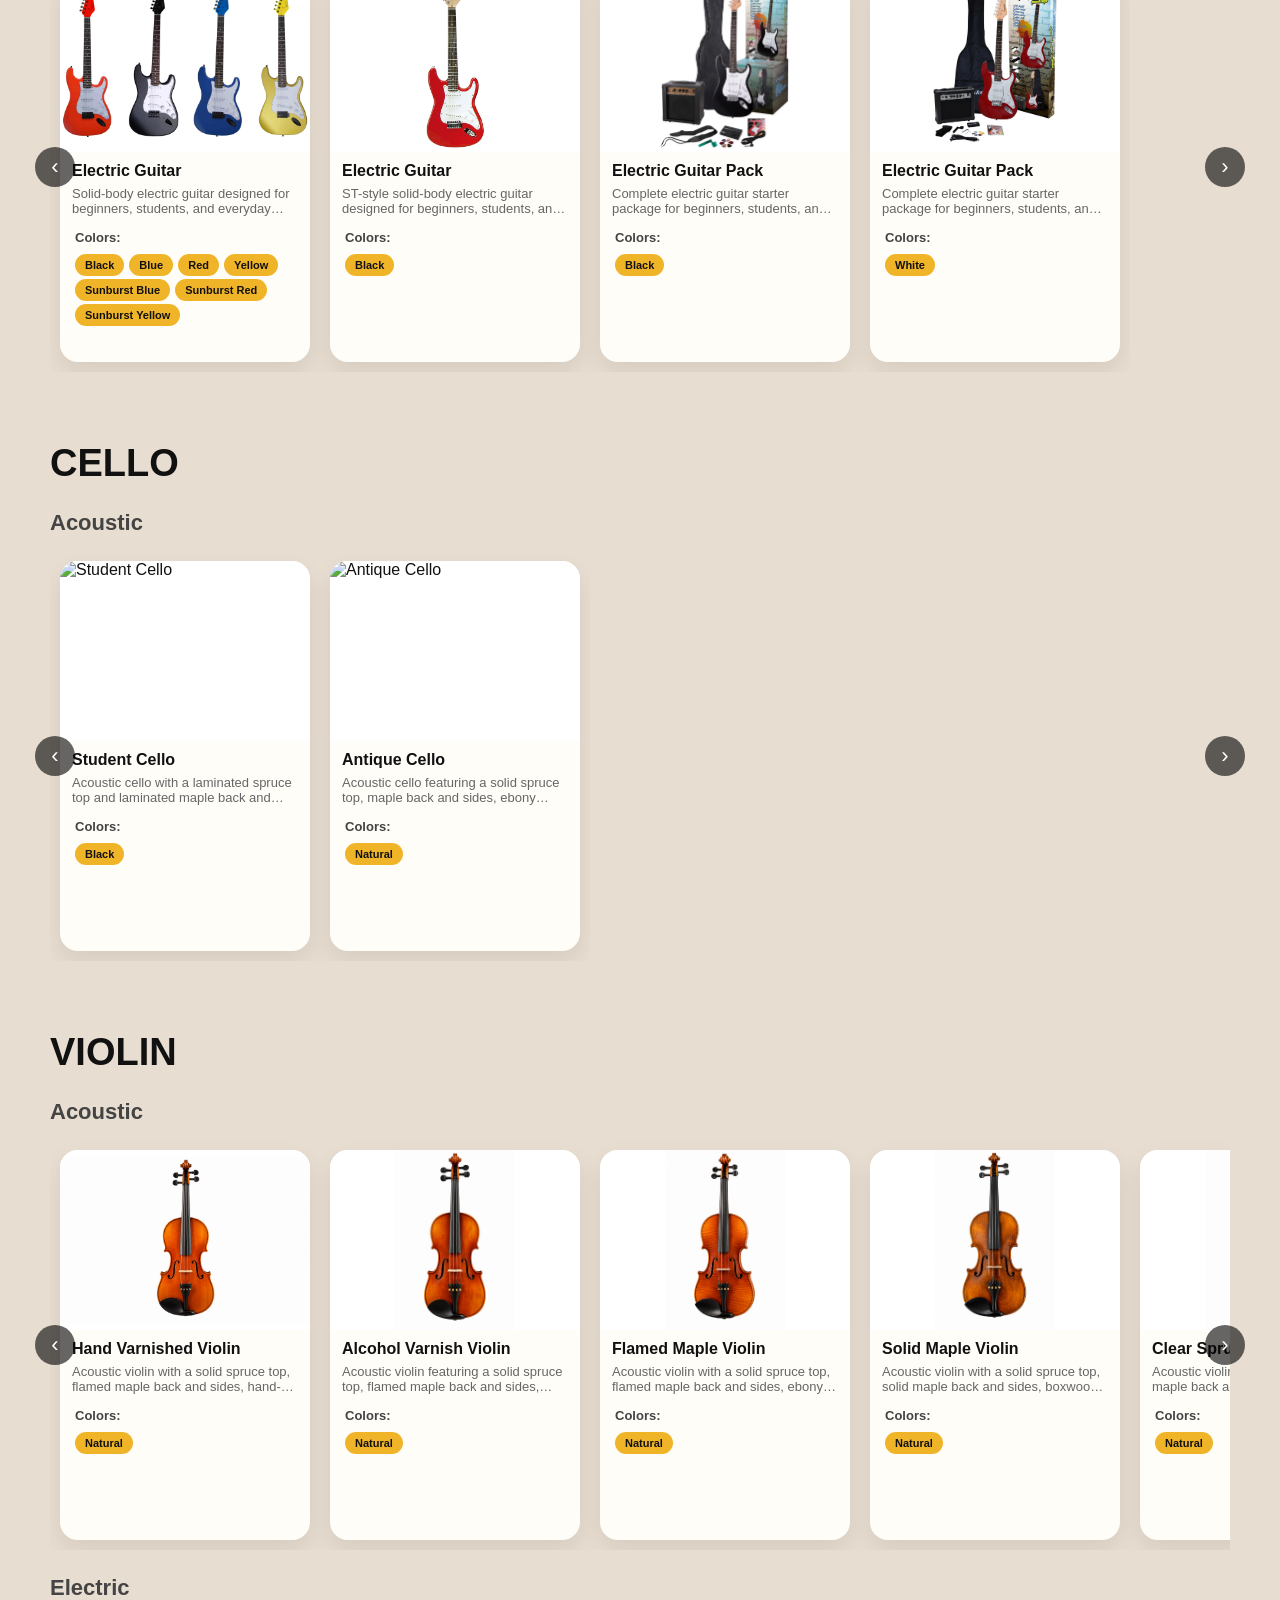
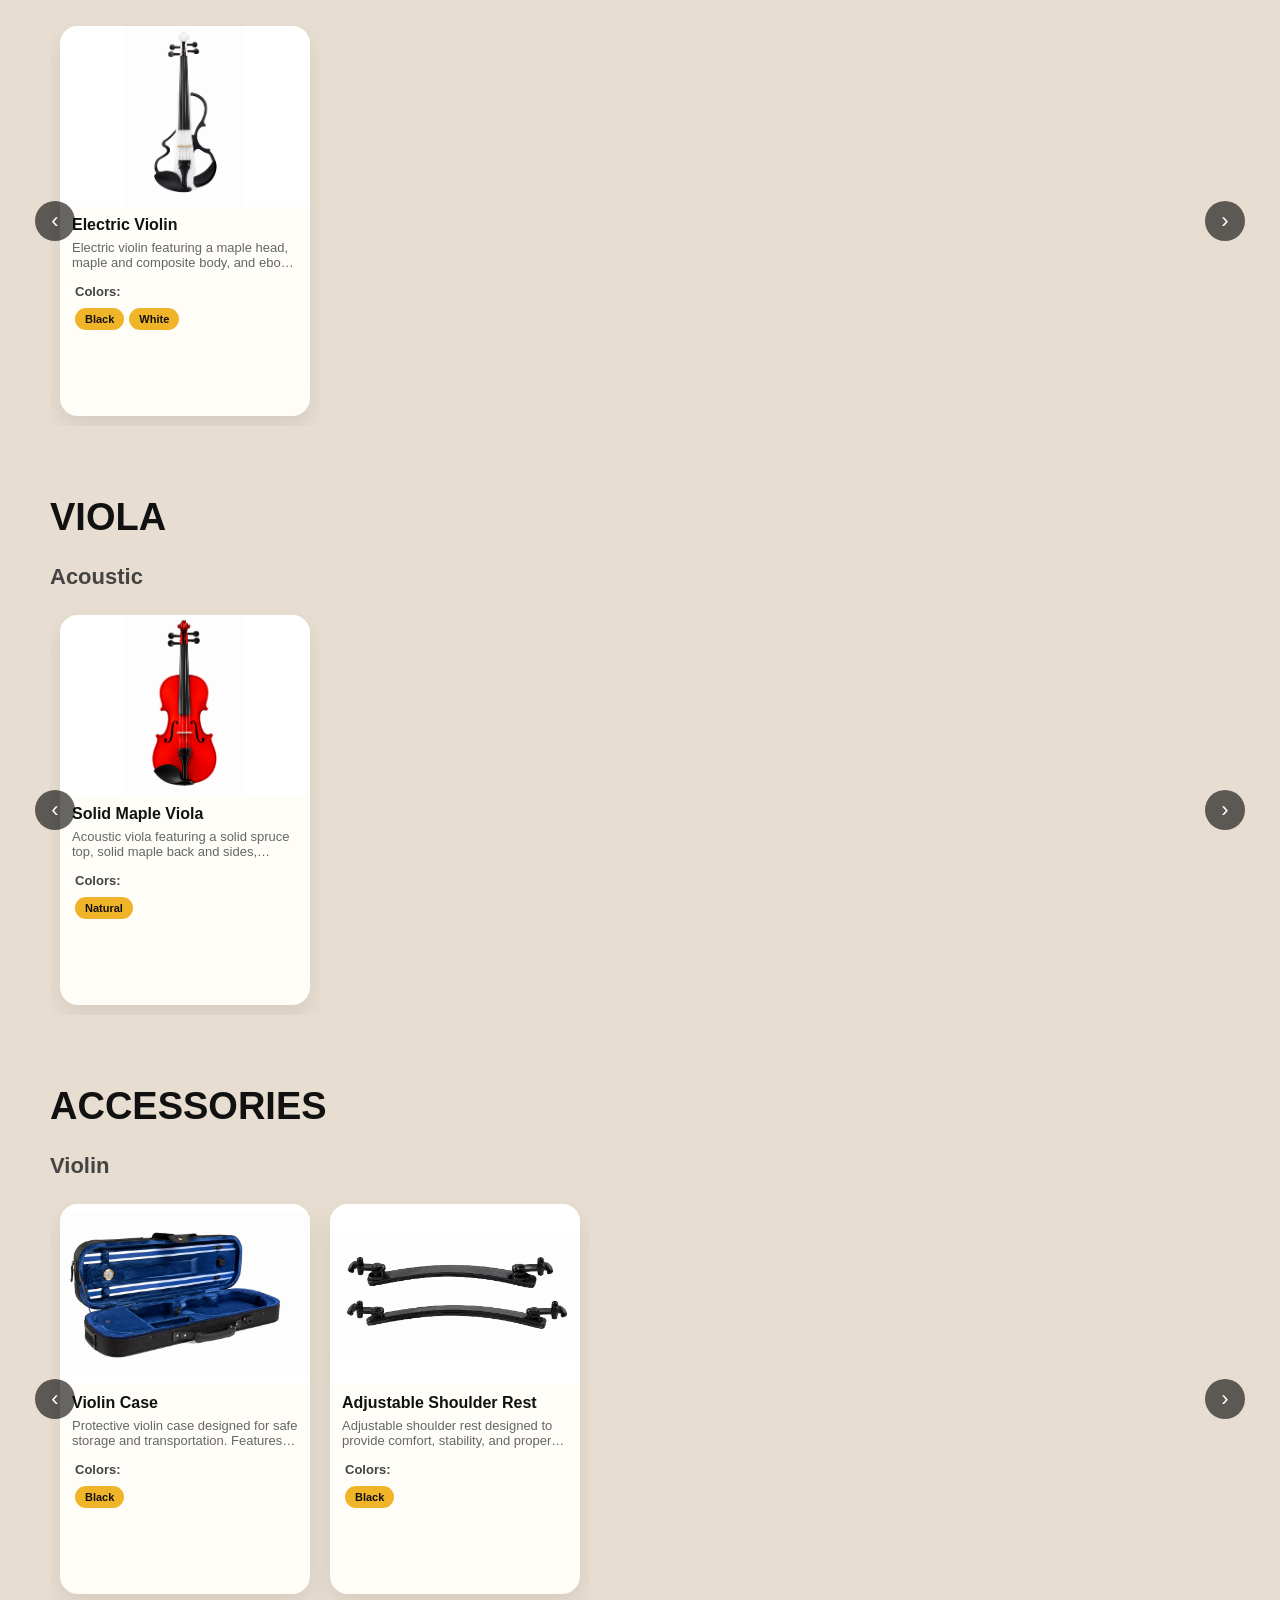
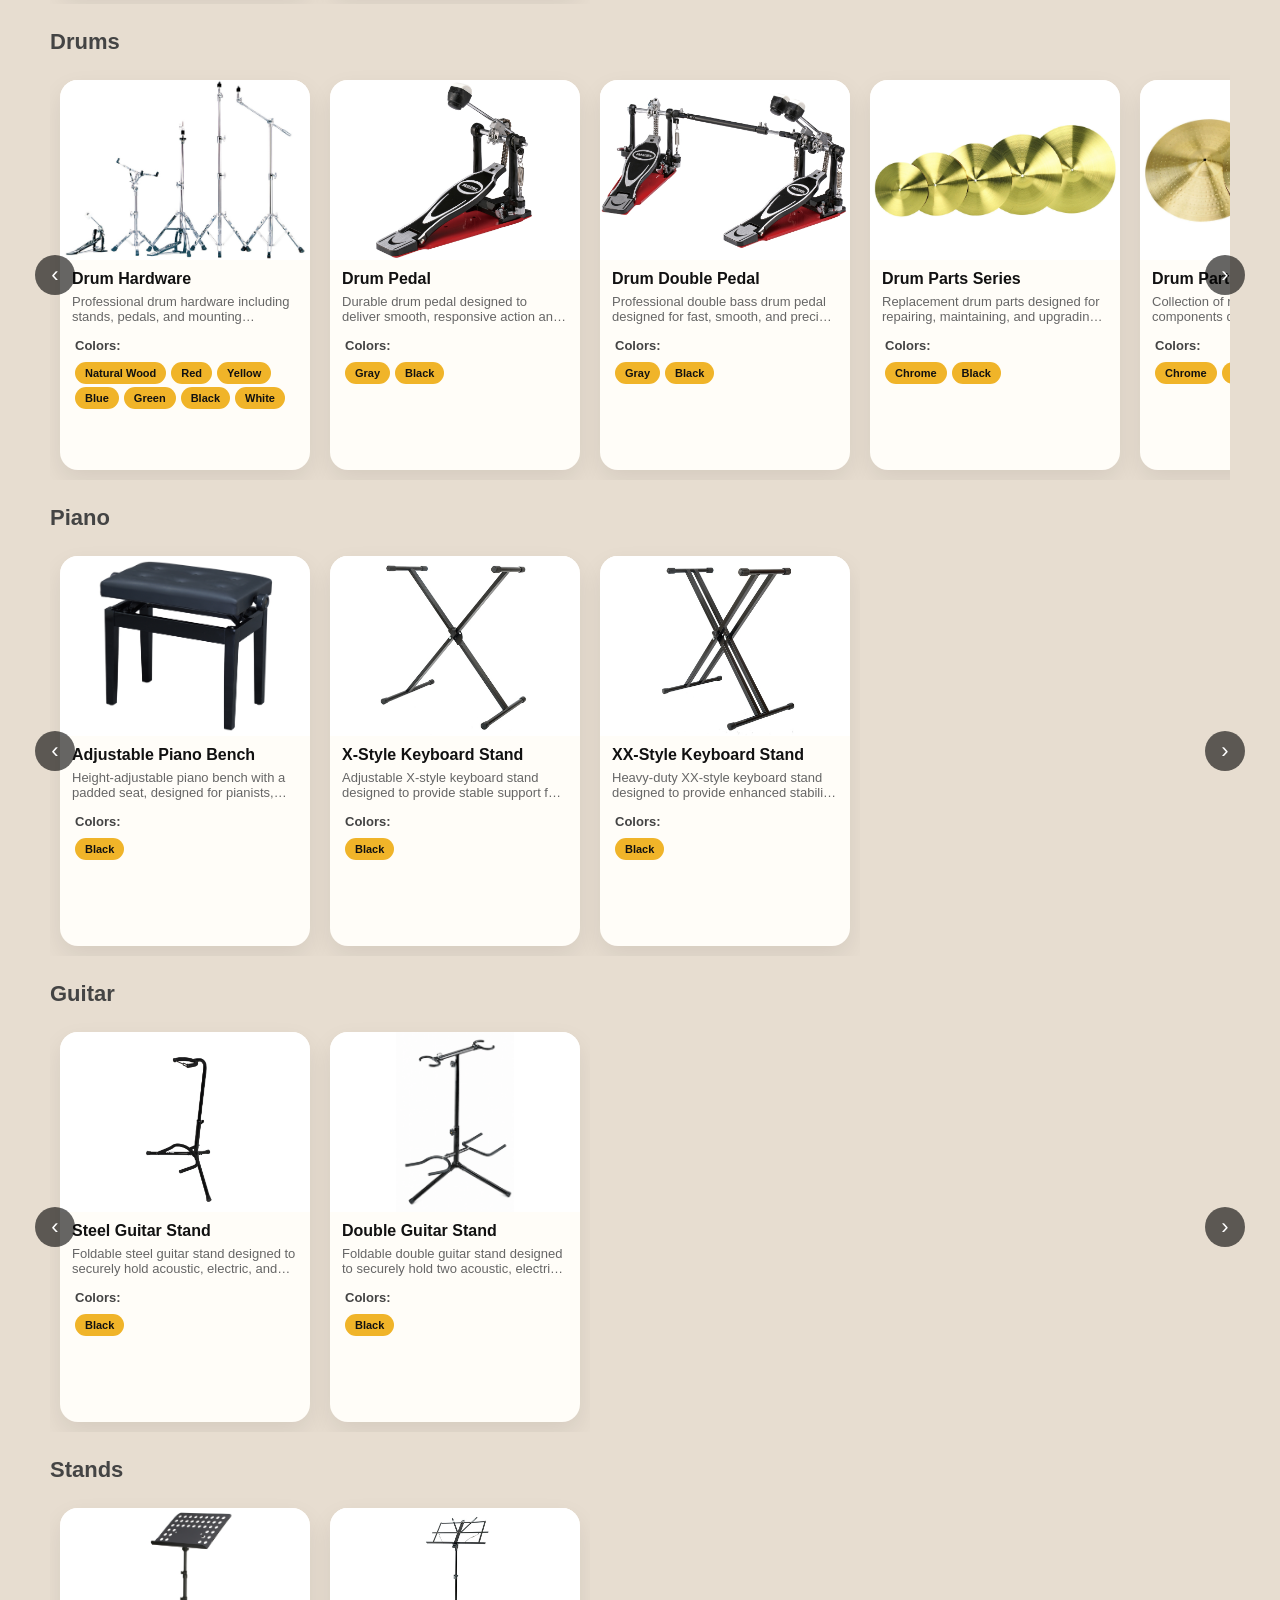
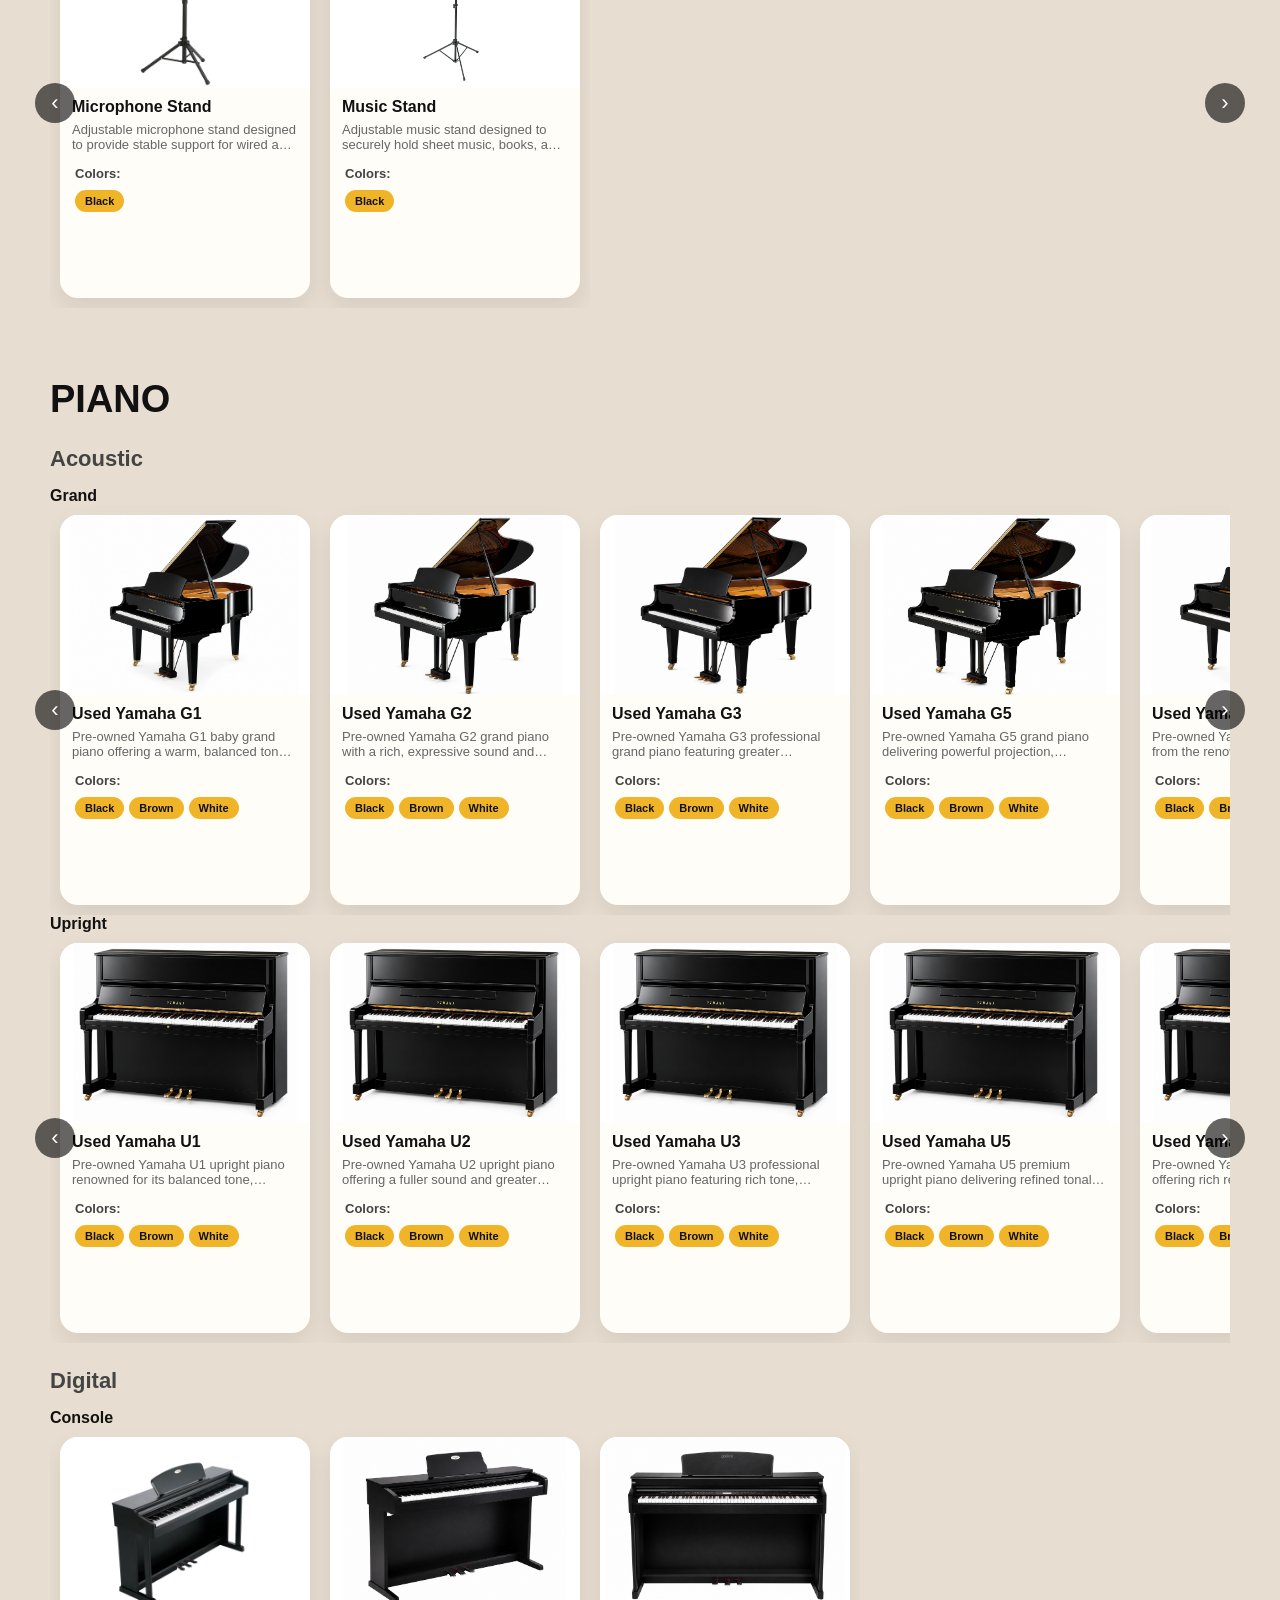
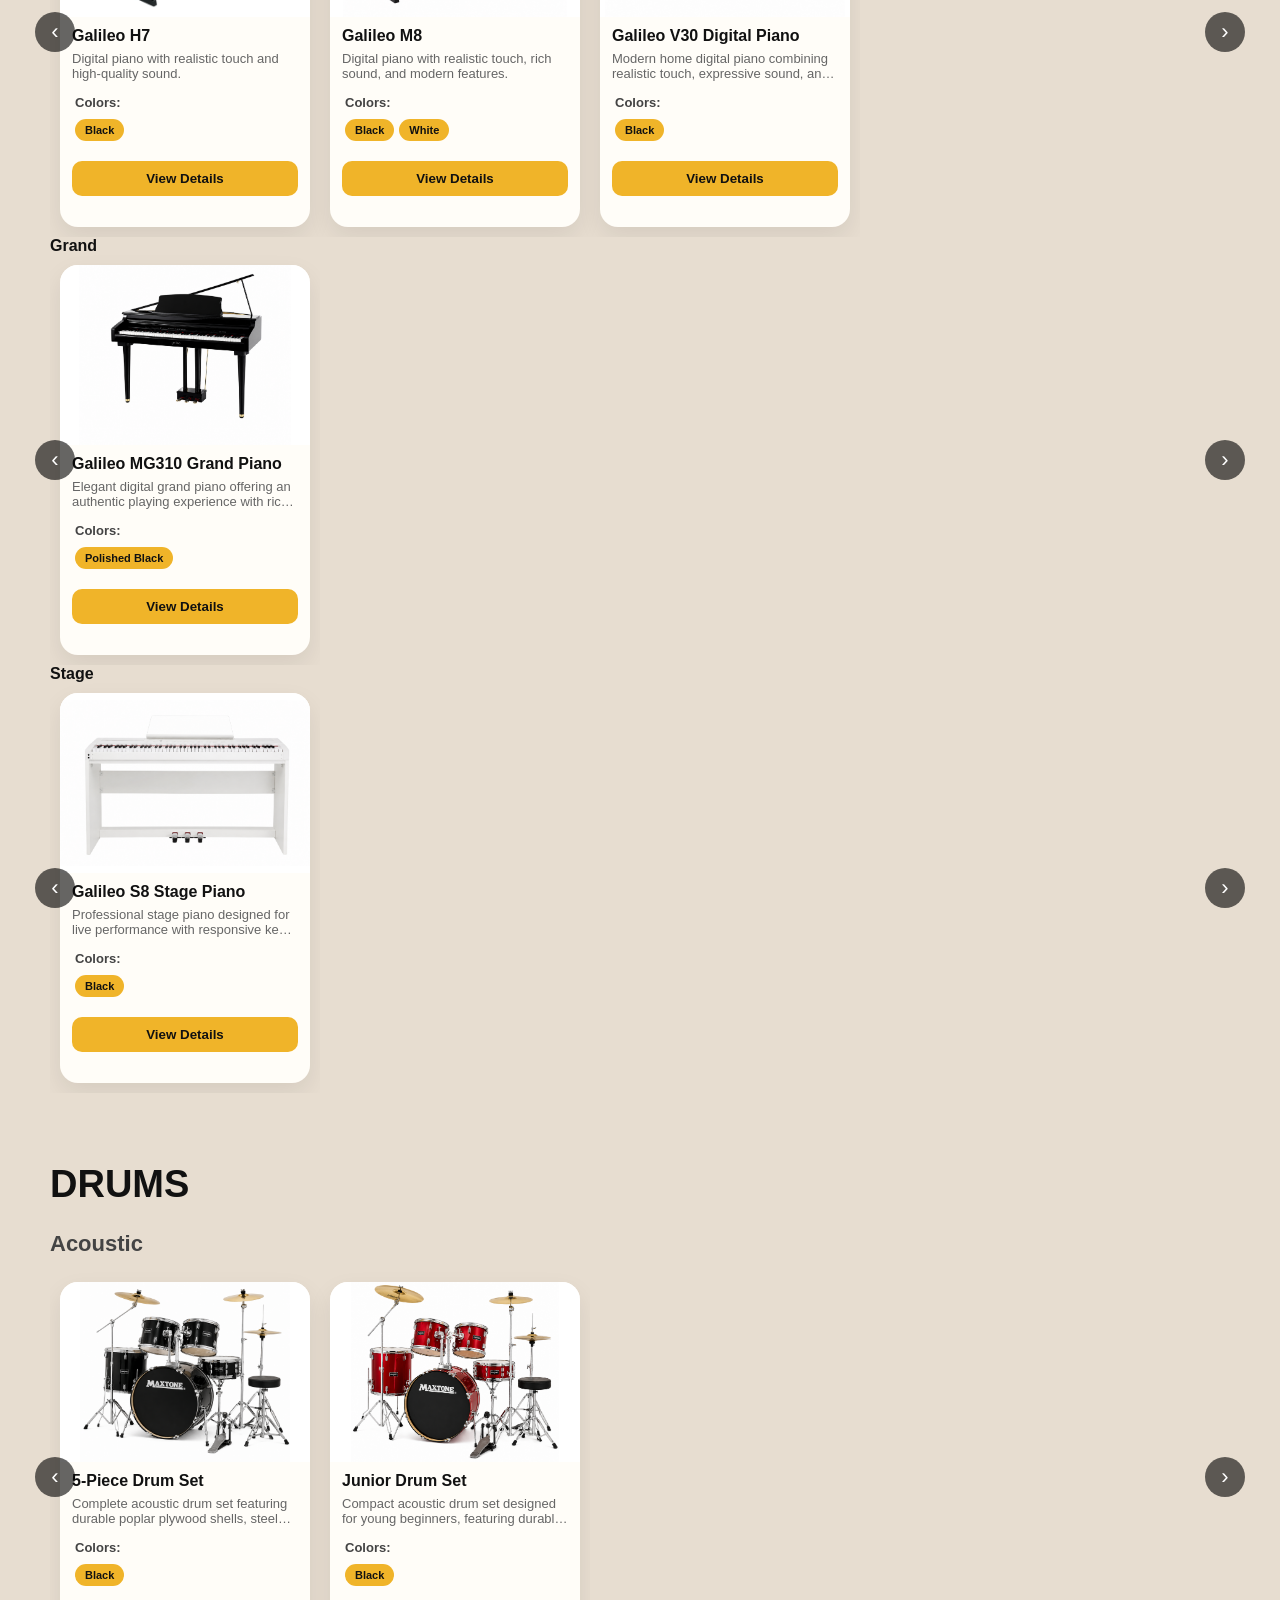
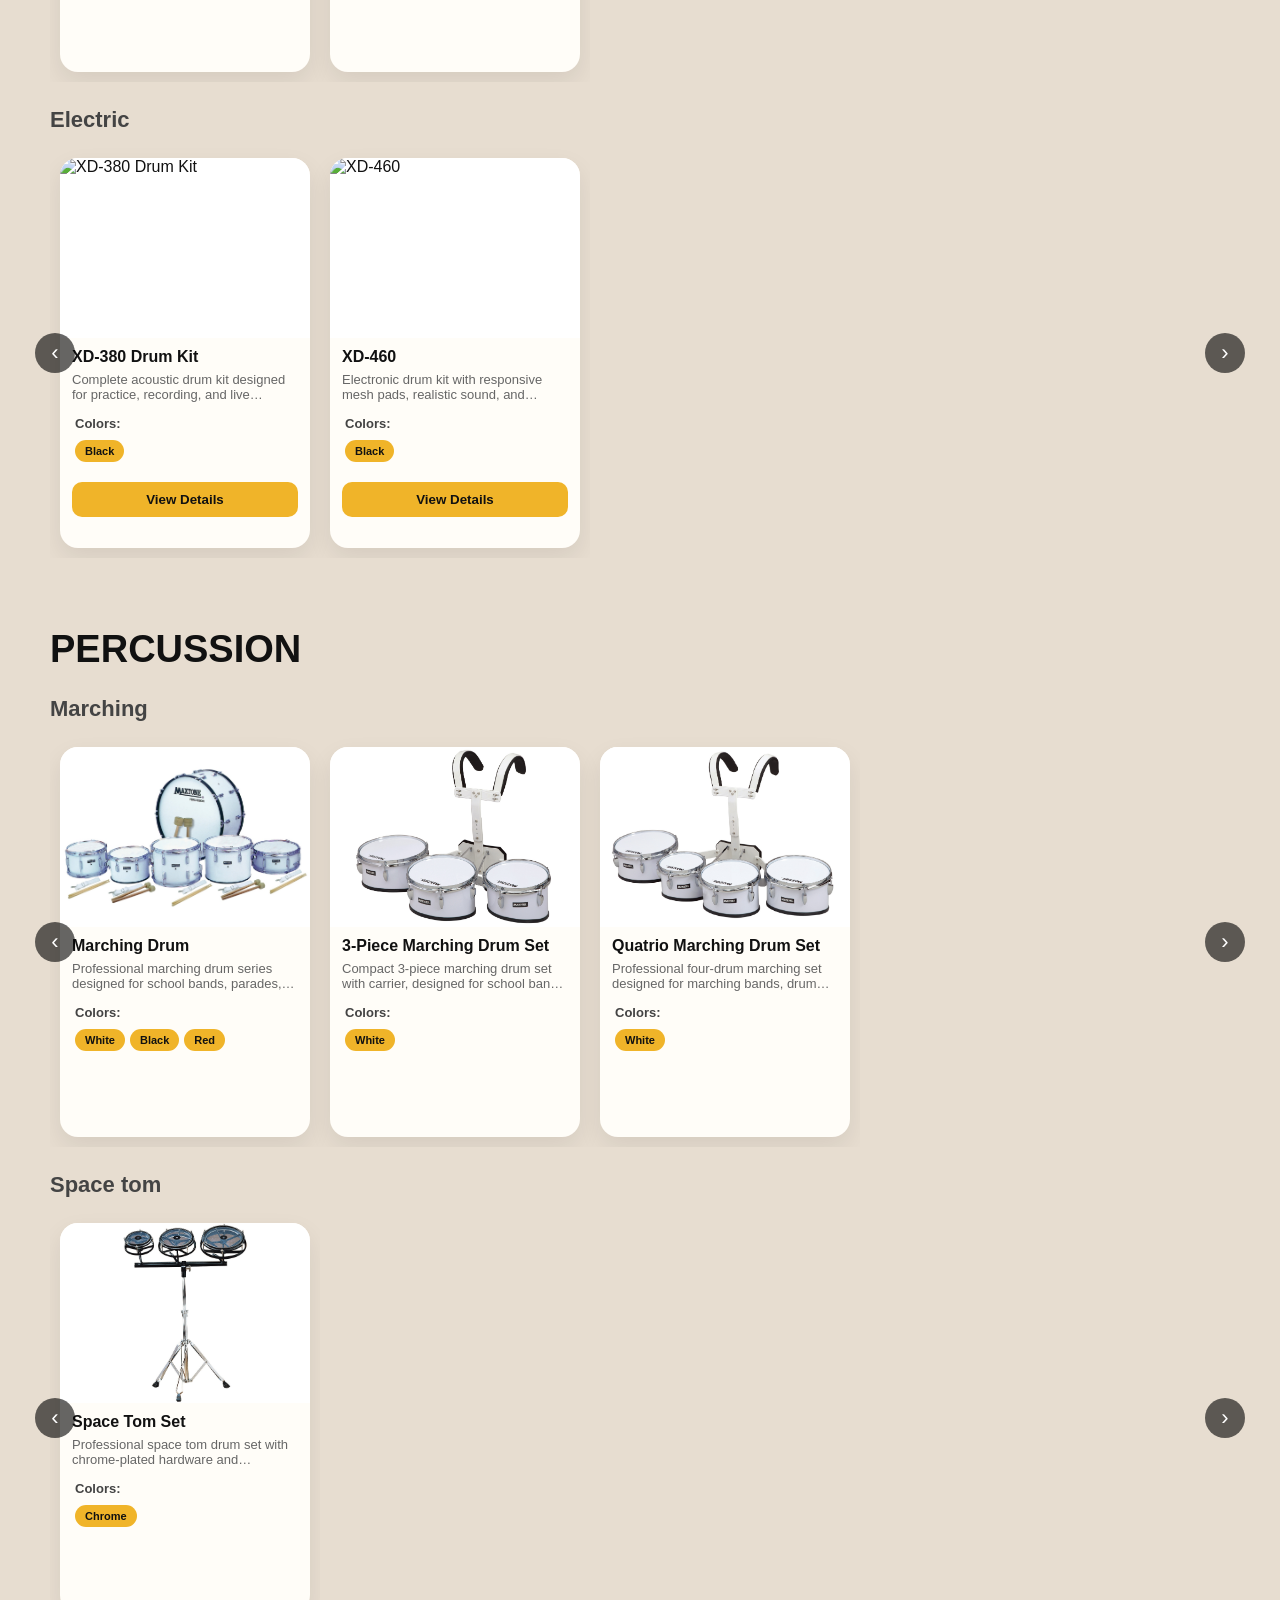
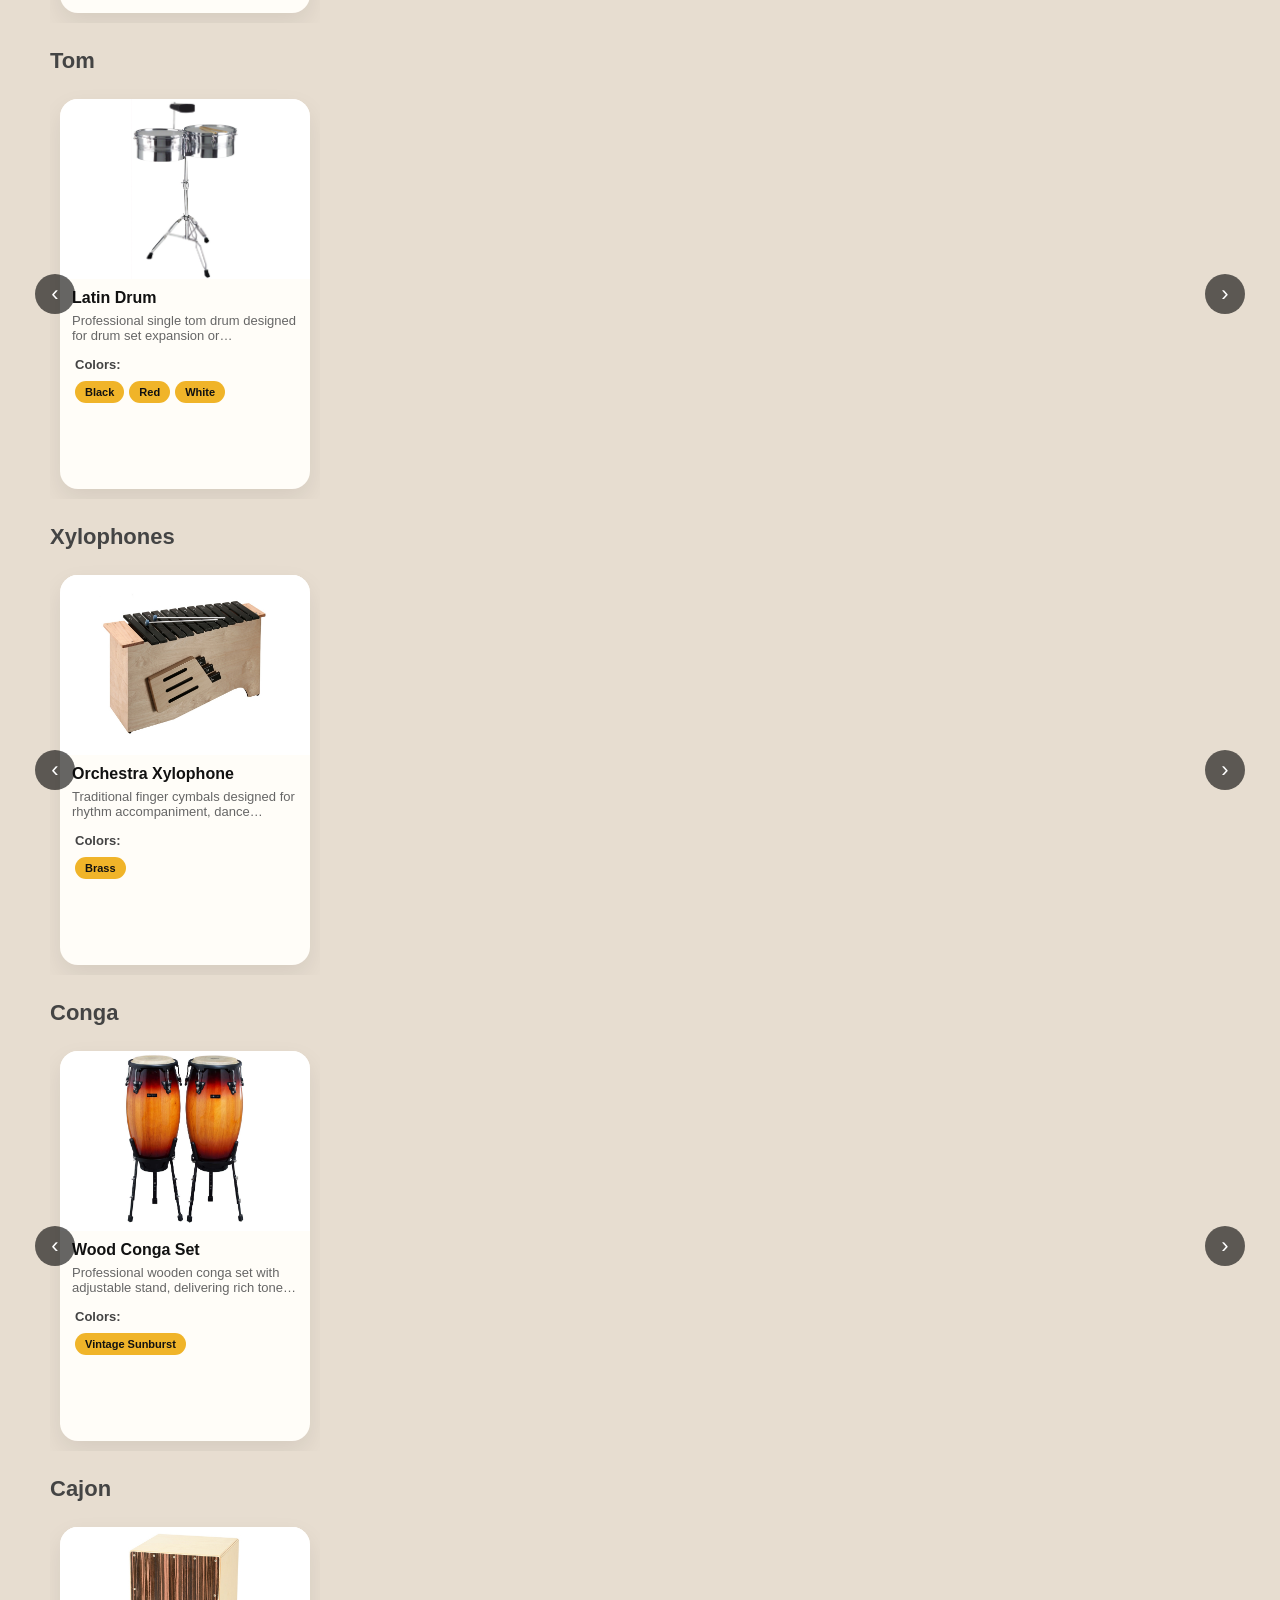
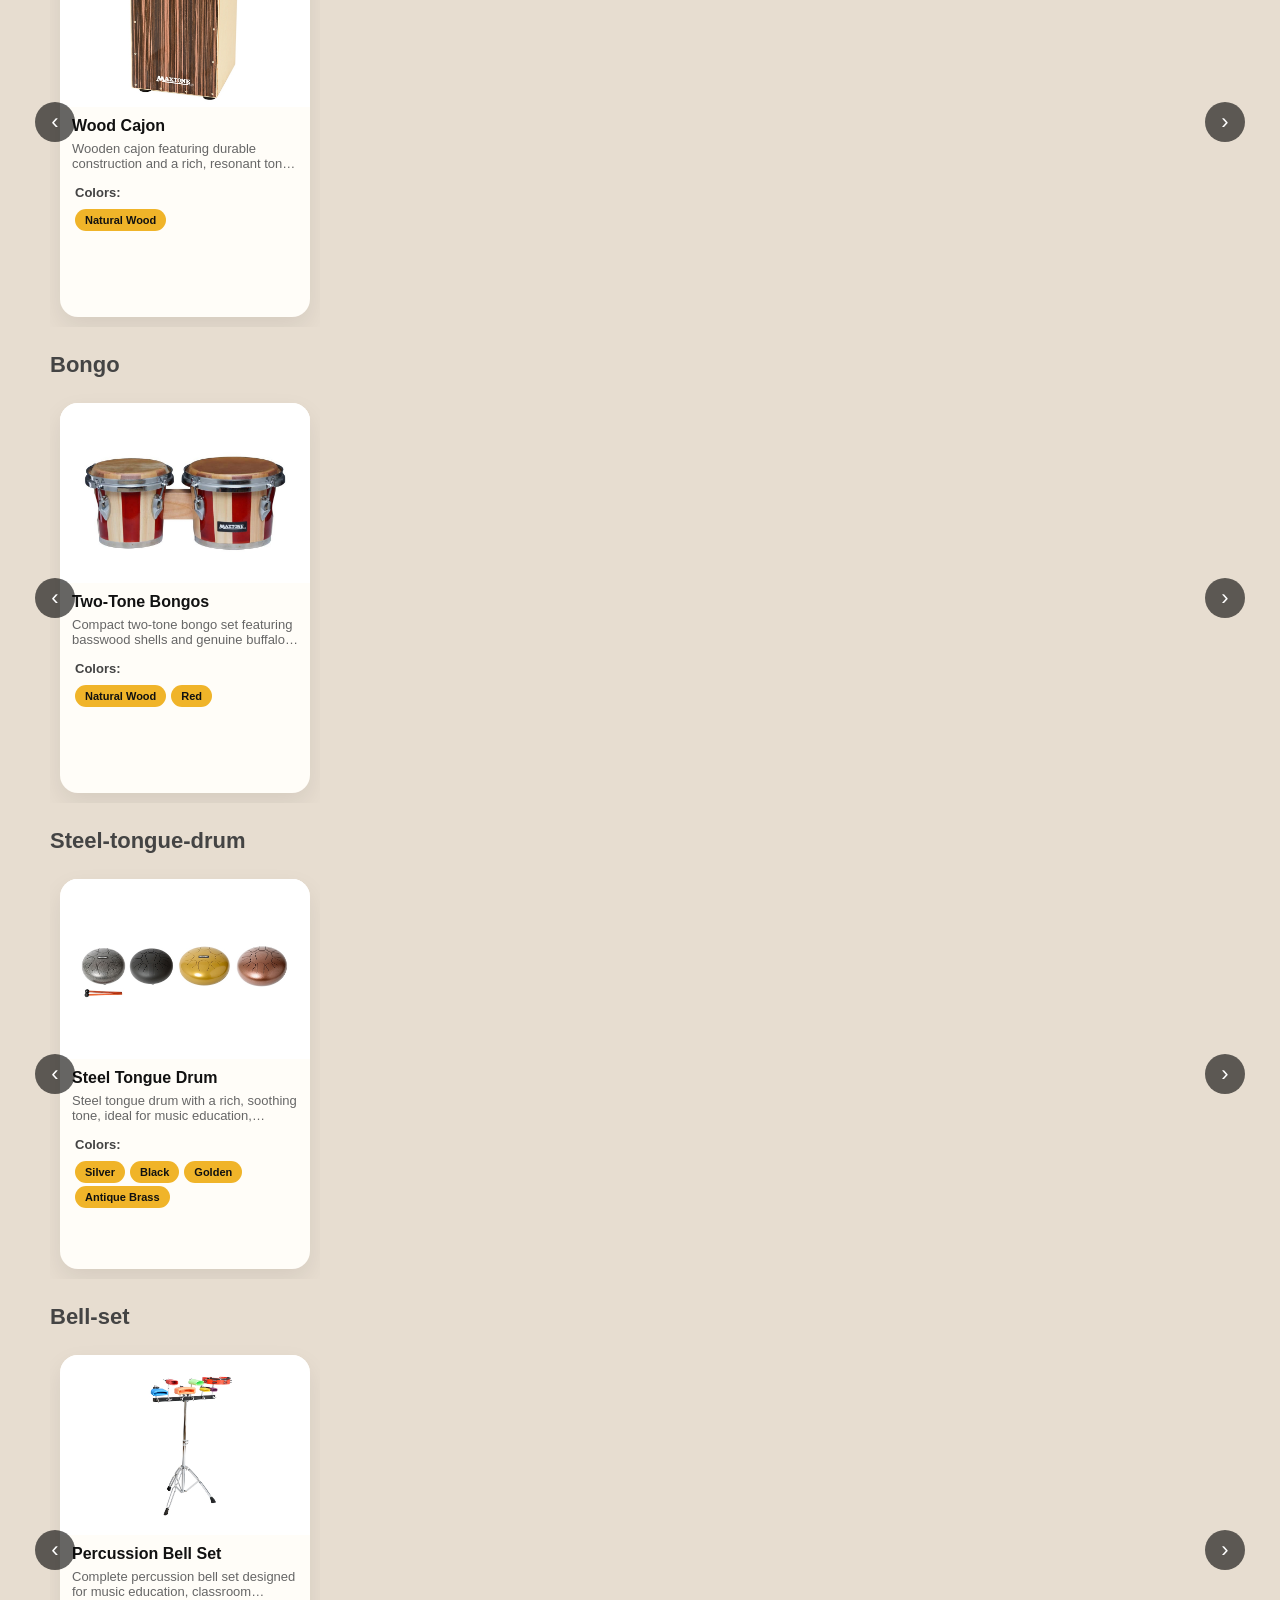
==== commit c99915e7: "added all the images of the violins and the accessories" ====
--- a/index.html
+++ b/index.html
@@ -79,6 +79,7 @@
                 <button onclick="filterProducts('guitar', this)">Guitars</button>
                 <button onclick="filterProducts('piano', this)">Pianos</button>
                 <button onclick="filterProducts('violin', this)">Violins</button>
+                <button onclick="filterProducts('viola', this)">Violas</button>
                 <button onclick="filterProducts('cello', this)">Cellos</button>
                 <button onclick="filterProducts('drums', this)">Drums</button>
                 <button onclick="filterProducts('oriental', this)">Oriental</button>
